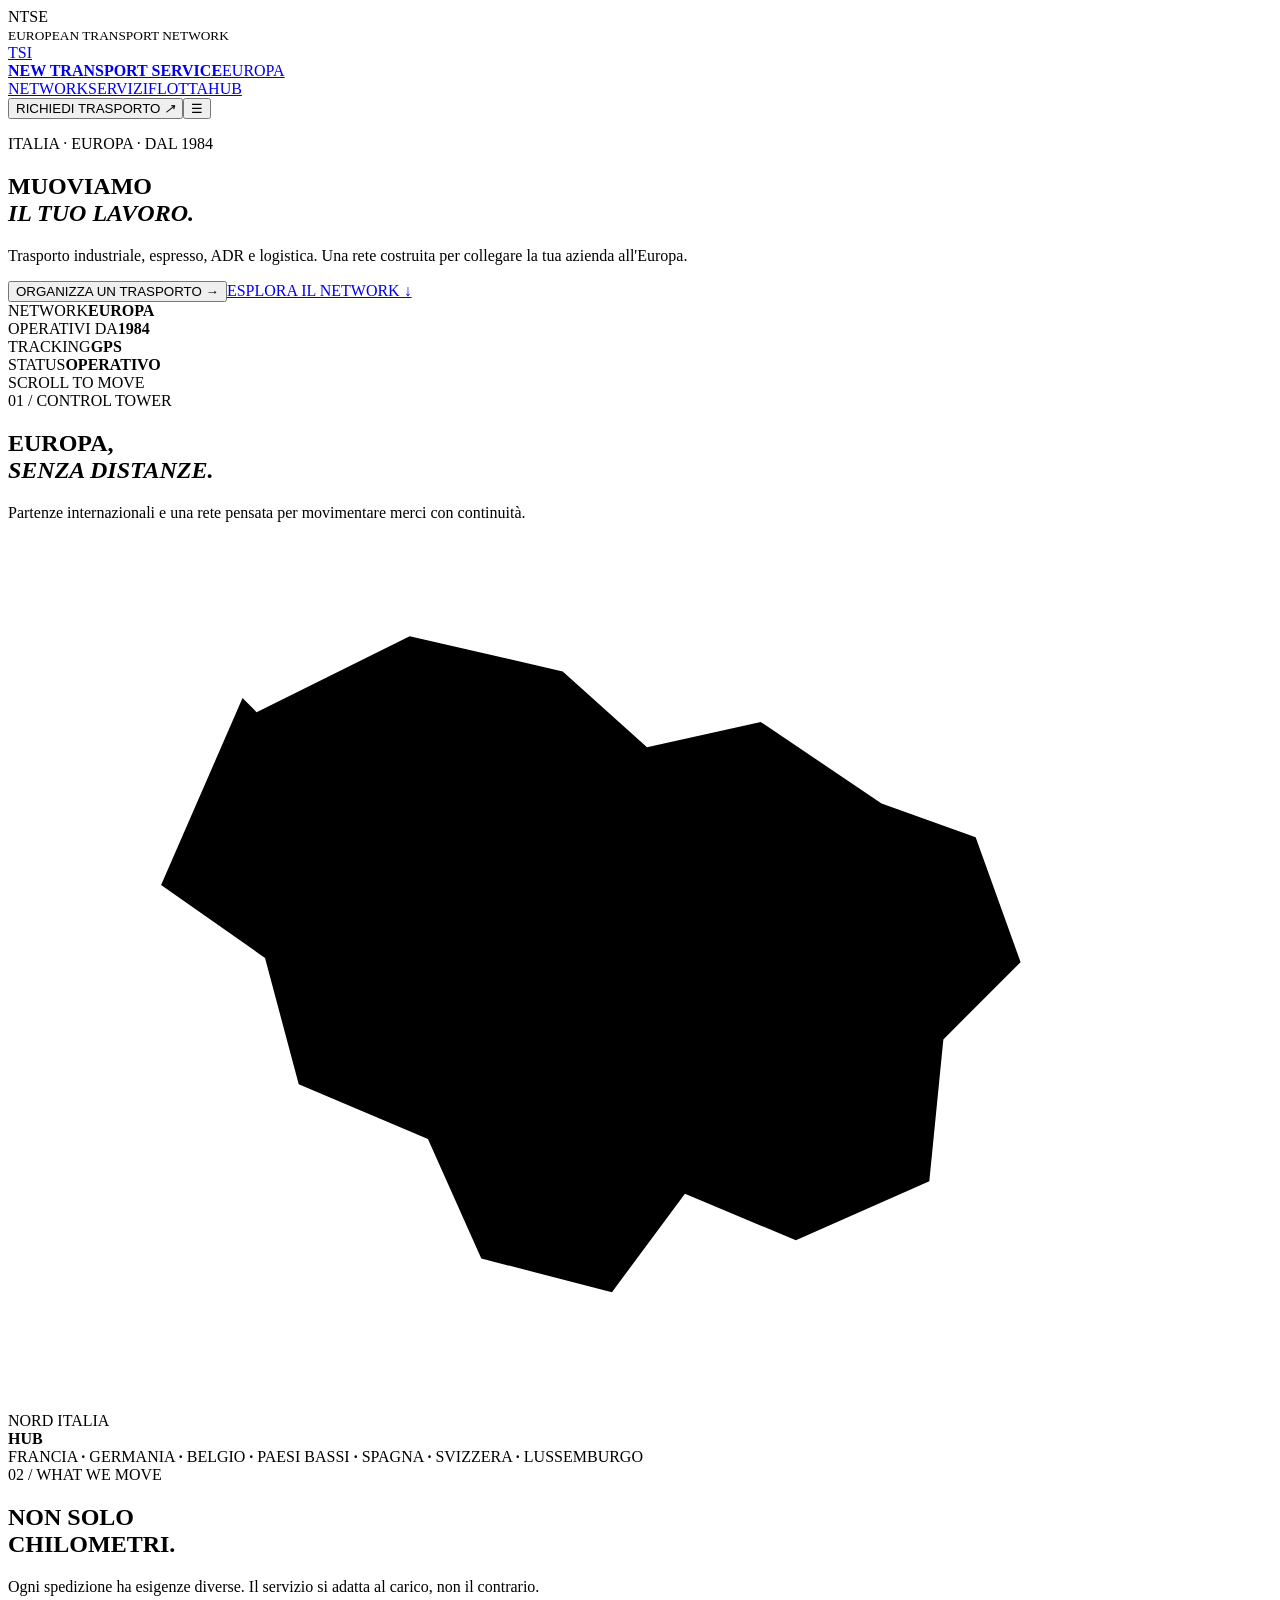
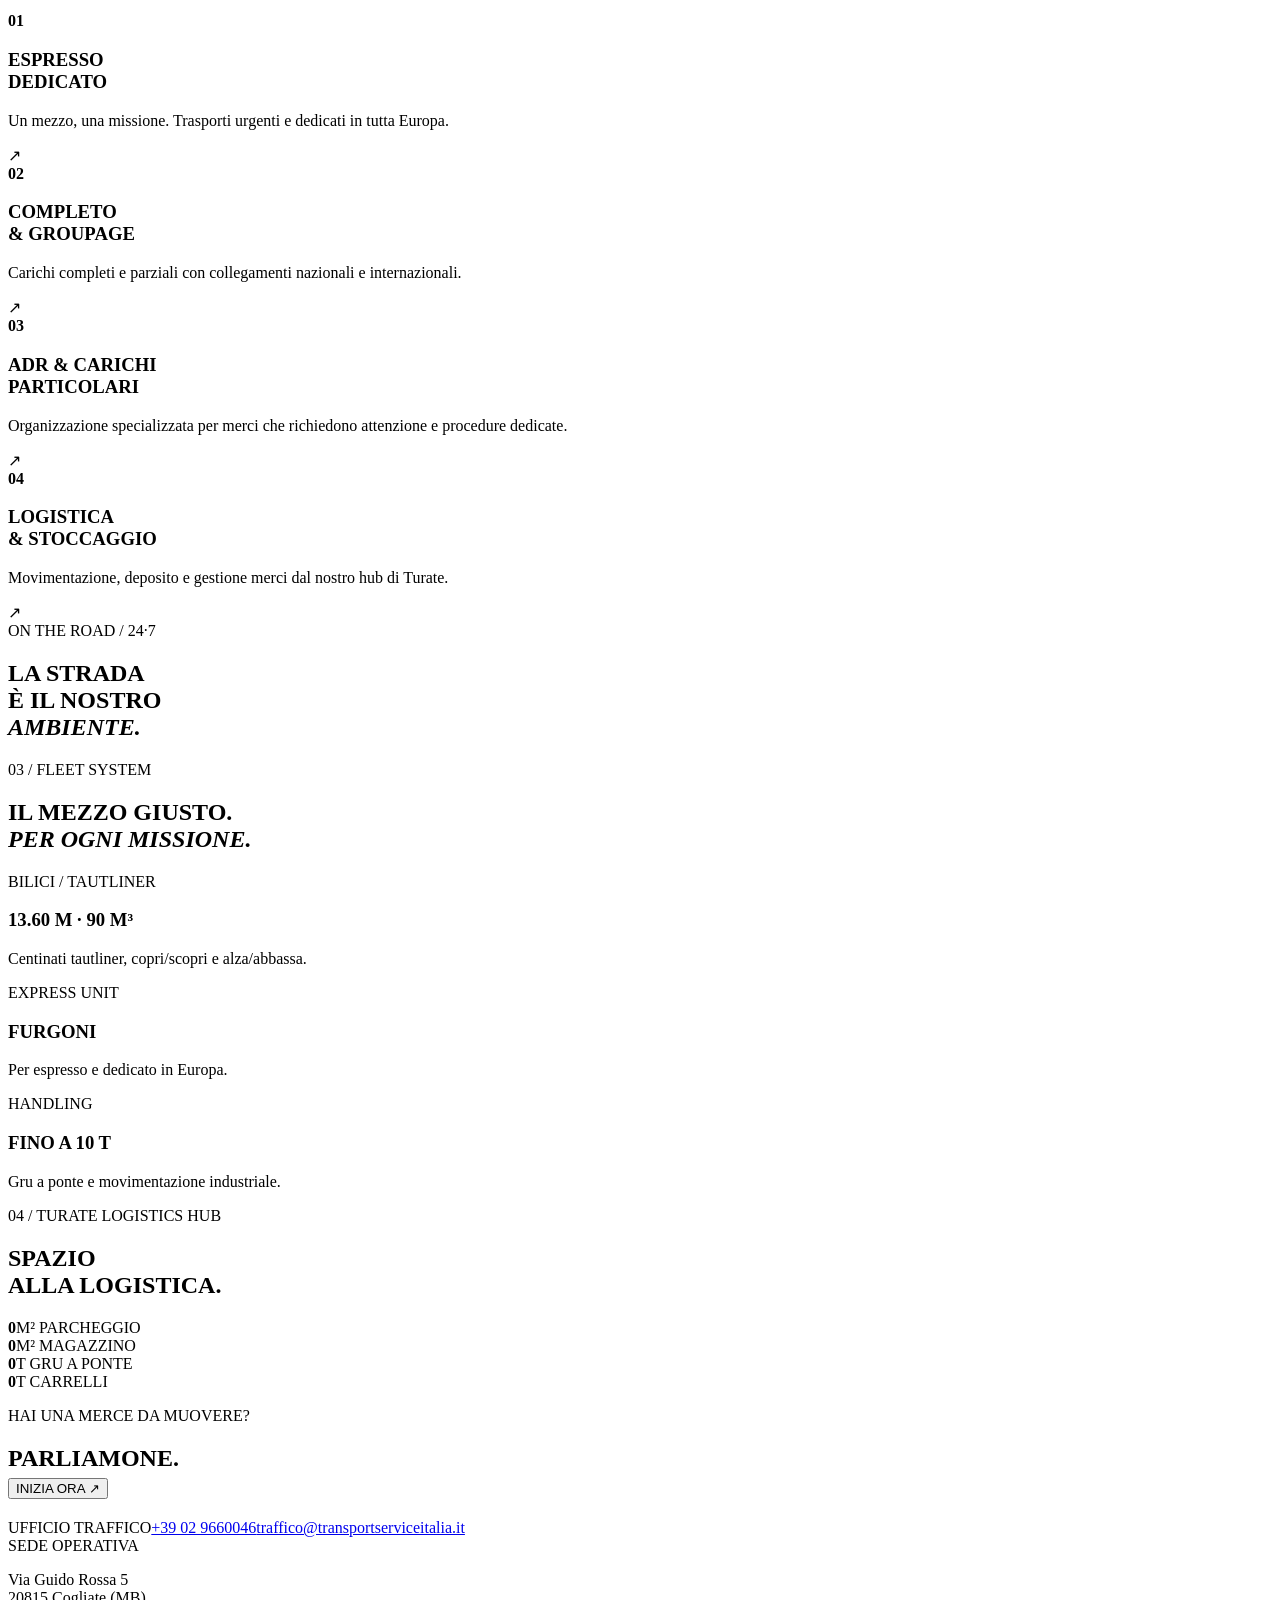
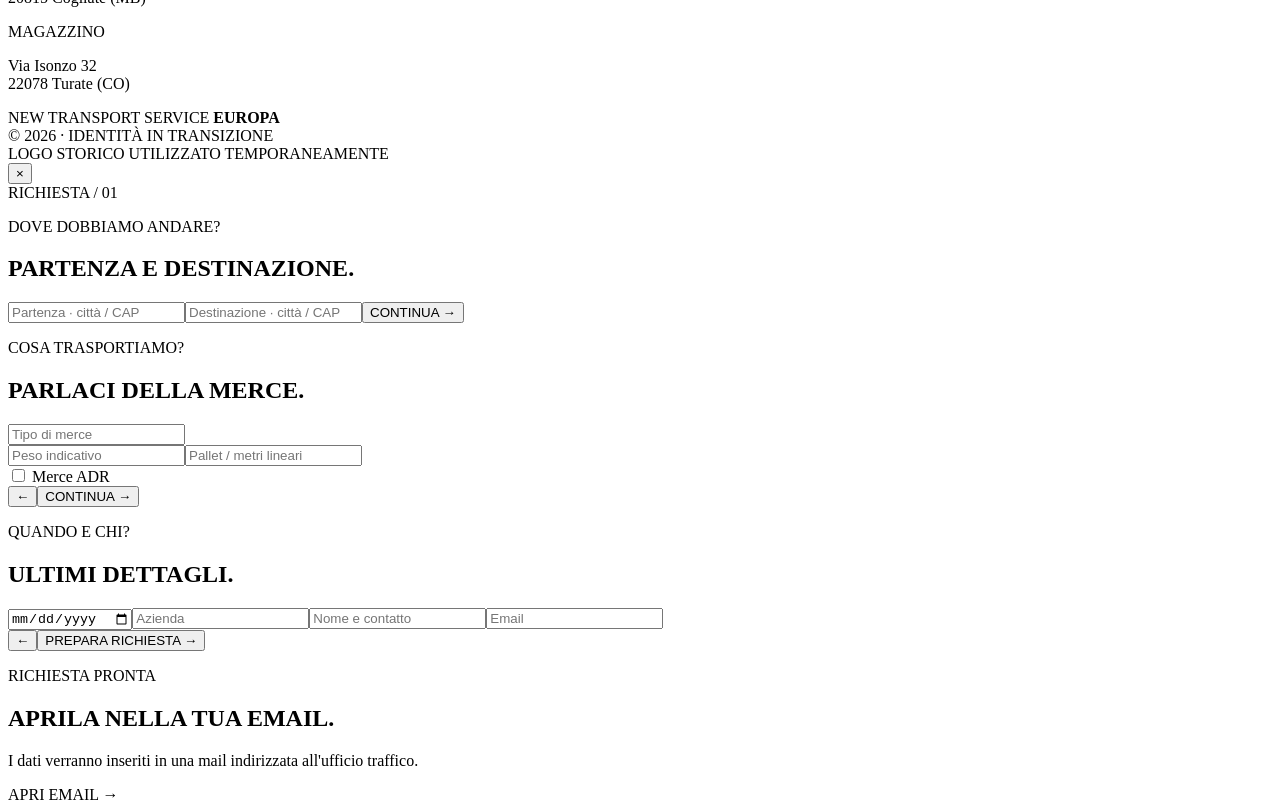
==== index.html @ 3806af00 "Add files via upload" ====
<!doctype html><html lang="it"><head><meta charset="utf-8"><meta name="viewport" content="width=device-width,initial-scale=1,viewport-fit=cover"><meta name="theme-color" content="#07090d"><title>New Transport Service Europa</title><meta name="description" content="Trasporti nazionali e internazionali, espresso, ADR, groupage e logistica in Europa."><link rel="stylesheet" href="assets/style.css"></head><body>
<div id="loader"><div class="loaderMark"><span>N</span><span>T</span><span>S</span><span>E</span></div><div class="loaderRoad"><i></i></div><small>EUROPEAN TRANSPORT NETWORK</small></div>
<div class="cursor"></div><header id="top"><a class="brand" href="#home"><div class="legacy">TSI</div><div><b>NEW TRANSPORT SERVICE</b><span>EUROPA</span></div></a><nav><a href="#network">NETWORK</a><a href="#services">SERVIZI</a><a href="#fleet">FLOTTA</a><a href="#hub">HUB</a></nav><button class="quoteOpen">RICHIEDI TRASPORTO <i>↗</i></button><button id="menu">☰</button></header>
<main><section id="home" class="hero"><div class="heroBg"></div><div class="grid"></div><div class="heroCopy"><p class="eyebrow">ITALIA · EUROPA · DAL 1984</p><h1>MUOVIAMO<br><em>IL TUO LAVORO.</em></h1><p class="lead">Trasporto industriale, espresso, ADR e logistica. Una rete costruita per collegare la tua azienda all'Europa.</p><div class="actions"><button class="primary quoteOpen">ORGANIZZA UN TRASPORTO <span>→</span></button><a href="#network">ESPLORA IL NETWORK ↓</a></div></div><div class="telemetry"><div><span>NETWORK</span><b>EUROPA</b></div><div><span>OPERATIVI DA</span><b>1984</b></div><div><span>TRACKING</span><b>GPS</b></div><div class="pulse"><i></i><span>STATUS</span><b>OPERATIVO</b></div></div><div class="scroll">SCROLL TO MOVE <i></i></div></section>
<section id="network" class="network"><div class="sectionHead"><span>01 / CONTROL TOWER</span><h2>EUROPA,<br><i>SENZA DISTANZE.</i></h2><p>Partenze internazionali e una rete pensata per movimentare merci con continuità.</p></div><div class="map"><svg viewBox="0 0 900 620" aria-label="Network europeo"><defs><filter id="glow"><feGaussianBlur stdDeviation="4" result="b"/><feMerge><feMergeNode in="b"/><feMergeNode in="SourceGraphic"/></feMerge></filter></defs><path class="continent" d="M177 124L286 70l109 25 60 54 81-18 86 58 67 24 32 89-55 55-10 101-95 42-79-33-52 70-93-24-38-85-92-39-24-90-74-52 58-133z"/><g class="routes"><path d="M440 430 Q380 340 310 265"/><path d="M440 430 Q440 310 455 190"/><path d="M440 430 Q525 330 600 250"/><path d="M440 430 Q335 390 245 370"/><path d="M440 430 Q510 400 615 400"/><path d="M440 430 Q390 290 370 210"/><path d="M440 430 Q480 350 520 330"/></g><g class="nodes"><circle cx="440" cy="430" r="9"/><circle cx="310" cy="265" r="6"/><circle cx="455" cy="190" r="6"/><circle cx="600" cy="250" r="6"/><circle cx="245" cy="370" r="6"/><circle cx="615" cy="400" r="6"/><circle cx="370" cy="210" r="6"/><circle cx="520" cy="330" r="6"/></g></svg><div class="mapLabel homeNode">NORD ITALIA<br><b>HUB</b></div><div class="countries">FRANCIA <b>·</b> GERMANIA <b>·</b> BELGIO <b>·</b> PAESI BASSI <b>·</b> SPAGNA <b>·</b> SVIZZERA <b>·</b> LUSSEMBURGO</div></div></section>
<section id="services" class="services"><div class="sticky"><span>02 / WHAT WE MOVE</span><h2>NON SOLO<br>CHILOMETRI.</h2><p>Ogni spedizione ha esigenze diverse. Il servizio si adatta al carico, non il contrario.</p></div><div class="serviceList"><article><b>01</b><div><h3>ESPRESSO<br>DEDICATO</h3><p>Un mezzo, una missione. Trasporti urgenti e dedicati in tutta Europa.</p></div><span>↗</span></article><article><b>02</b><div><h3>COMPLETO<br>& GROUPAGE</h3><p>Carichi completi e parziali con collegamenti nazionali e internazionali.</p></div><span>↗</span></article><article><b>03</b><div><h3>ADR & CARICHI<br>PARTICOLARI</h3><p>Organizzazione specializzata per merci che richiedono attenzione e procedure dedicate.</p></div><span>↗</span></article><article><b>04</b><div><h3>LOGISTICA<br>& STOCCAGGIO</h3><p>Movimentazione, deposito e gestione merci dal nostro hub di Turate.</p></div><span>↗</span></article></div></section>
<section class="cinema"><div class="photo p1"></div><div class="cinemaCopy"><span>ON THE ROAD / 24·7</span><h2>LA STRADA<br>È IL NOSTRO<br><i>AMBIENTE.</i></h2></div></section>
<section id="fleet" class="fleet"><div class="sectionHead"><span>03 / FLEET SYSTEM</span><h2>IL MEZZO GIUSTO.<br><i>PER OGNI MISSIONE.</i></h2></div><div class="fleetCards"><article class="big"><div class="fleetPhoto truck"></div><span>BILICI / TAUTLINER</span><h3>13.60 M · 90 M³</h3><p>Centinati tautliner, copri/scopri e alza/abbassa.</p></article><article><div class="fleetPhoto van"></div><span>EXPRESS UNIT</span><h3>FURGONI</h3><p>Per espresso e dedicato in Europa.</p></article><article><div class="fleetPhoto warehouse"></div><span>HANDLING</span><h3>FINO A 10 T</h3><p>Gru a ponte e movimentazione industriale.</p></article></div></section>
<section id="hub" class="hub"><div class="hubPhoto"></div><div class="hubOverlay"><span>04 / TURATE LOGISTICS HUB</span><h2>SPAZIO<br>ALLA LOGISTICA.</h2><div class="stats"><div><b data-count="4000">0</b><span>M² PARCHEGGIO</span></div><div><b data-count="1600">0</b><span>M² MAGAZZINO</span></div><div><b data-count="10">0</b><span>T GRU A PONTE</span></div><div><b data-count="5">0</b><span>T CARRELLI</span></div></div></div></section>
<section class="contact"><p>HAI UNA MERCE DA MUOVERE?</p><h2>PARLIAMONE.<br><button class="quoteOpen">INIZIA ORA ↗</button></h2><div class="contactGrid"><div><span>UFFICIO TRAFFICO</span><a href="tel:+39029660046">+39 02 9660046</a><a href="mailto:traffico@transportserviceitalia.it">traffico@transportserviceitalia.it</a></div><div><span>SEDE OPERATIVA</span><p>Via Guido Rossa 5<br>20815 Cogliate (MB)</p></div><div><span>MAGAZZINO</span><p>Via Isonzo 32<br>22078 Turate (CO)</p></div></div></section></main>
<footer><div class="footBrand">NEW TRANSPORT SERVICE <b>EUROPA</b></div><div>© 2026 · IDENTITÀ IN TRANSIZIONE</div><div>LOGO STORICO UTILIZZATO TEMPORANEAMENTE</div></footer>
<div id="quote"><button class="close">×</button><div class="quoteInner"><span id="stepLabel">RICHIESTA / 01</span><div class="progress"><i></i></div><form id="qform"><section class="qstep active"><p>DOVE DOBBIAMO ANDARE?</p><h2>PARTENZA E DESTINAZIONE.</h2><input name="partenza" required placeholder="Partenza · città / CAP"><input name="destinazione" required placeholder="Destinazione · città / CAP"><button type="button" class="next">CONTINUA →</button></section><section class="qstep"><p>COSA TRASPORTIAMO?</p><h2>PARLACI DELLA MERCE.</h2><input name="merce" required placeholder="Tipo di merce"><div class="split"><input name="peso" placeholder="Peso indicativo"><input name="pallet" placeholder="Pallet / metri lineari"></div><label class="check"><input type="checkbox" name="adr"> Merce ADR</label><div class="qnav"><button type="button" class="back">←</button><button type="button" class="next">CONTINUA →</button></div></section><section class="qstep"><p>QUANDO E CHI?</p><h2>ULTIMI DETTAGLI.</h2><input type="date" name="data"><input name="azienda" placeholder="Azienda"><input name="contatto" required placeholder="Nome e contatto"><input type="email" name="email" required placeholder="Email"><div class="qnav"><button type="button" class="back">←</button><button type="submit">PREPARA RICHIESTA →</button></div></section><section class="qstep done"><p>RICHIESTA PRONTA</p><h2>APRILA NELLA TUA EMAIL.</h2><p class="doneText">I dati verranno inseriti in una mail indirizzata all'ufficio traffico.</p><a id="mailgo" class="primary">APRI EMAIL →</a></section></form></div></div>
<script src="assets/app.js"></script></body></html>
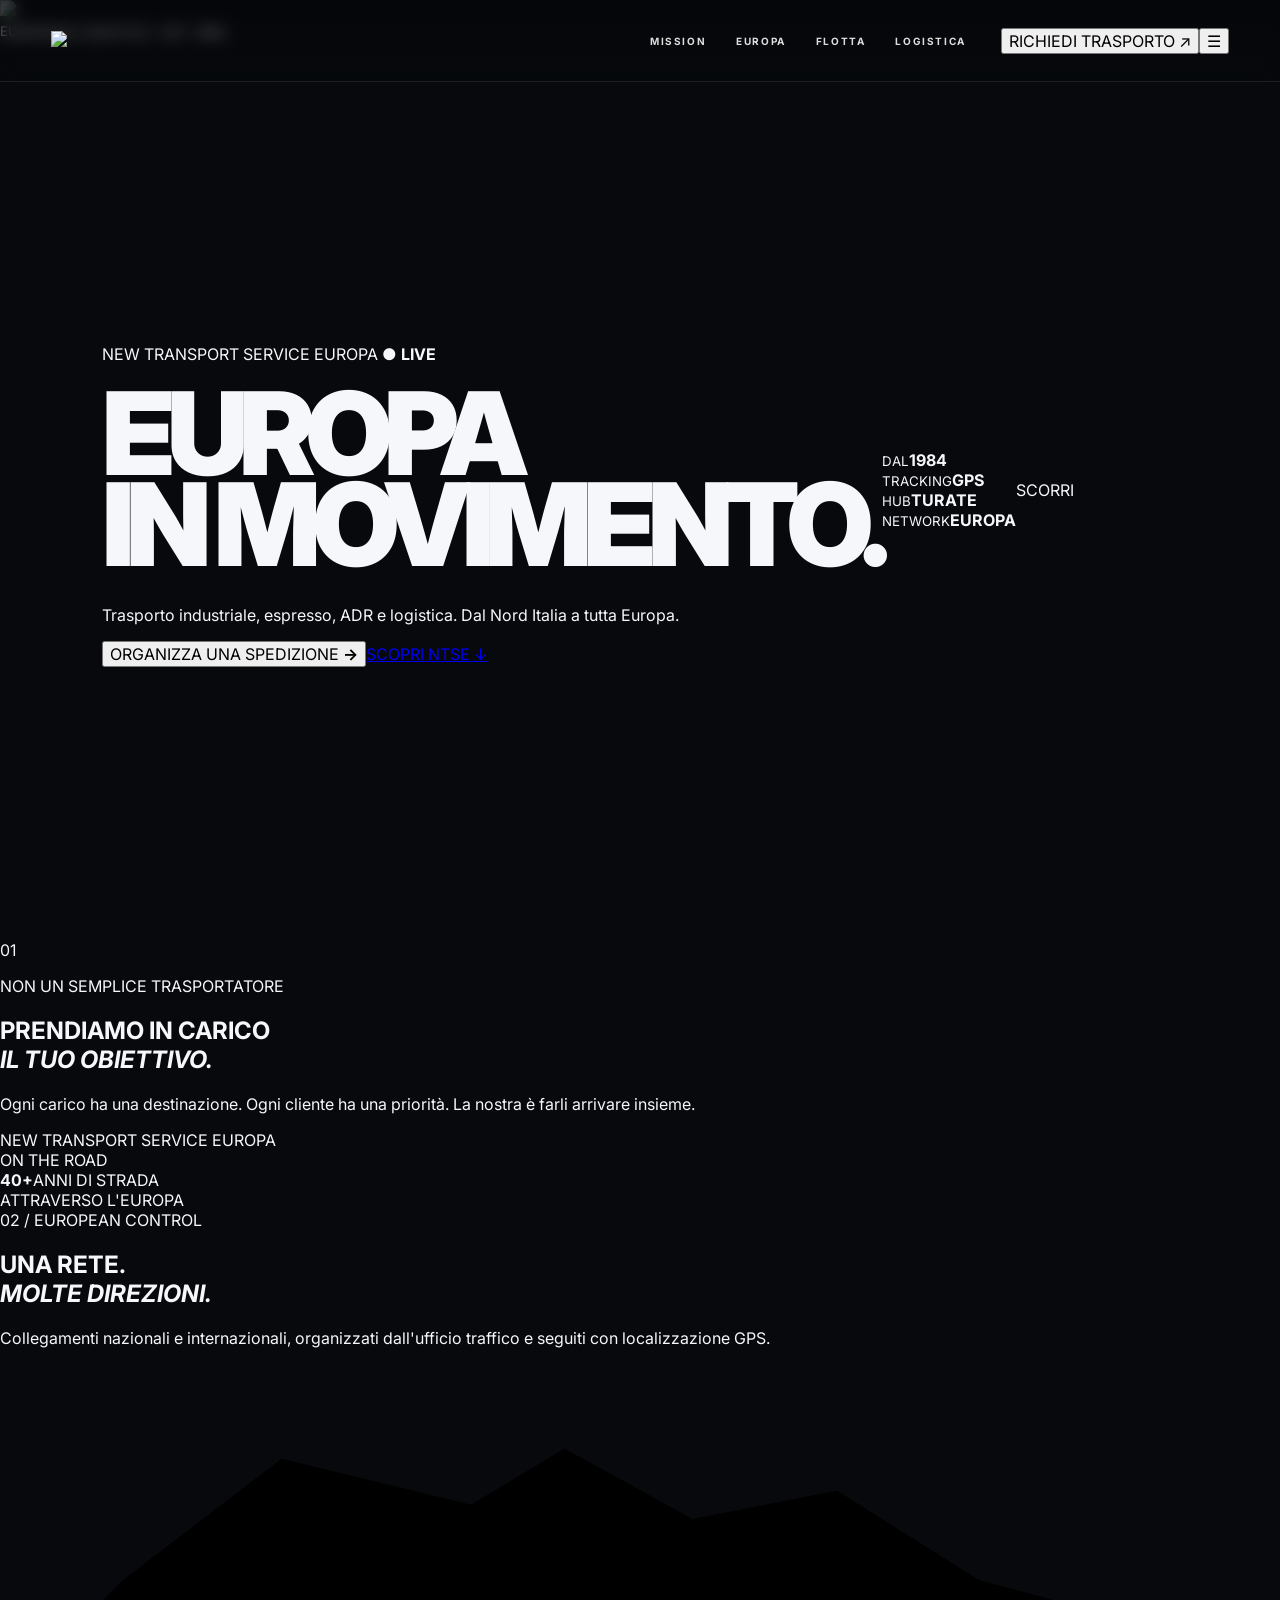
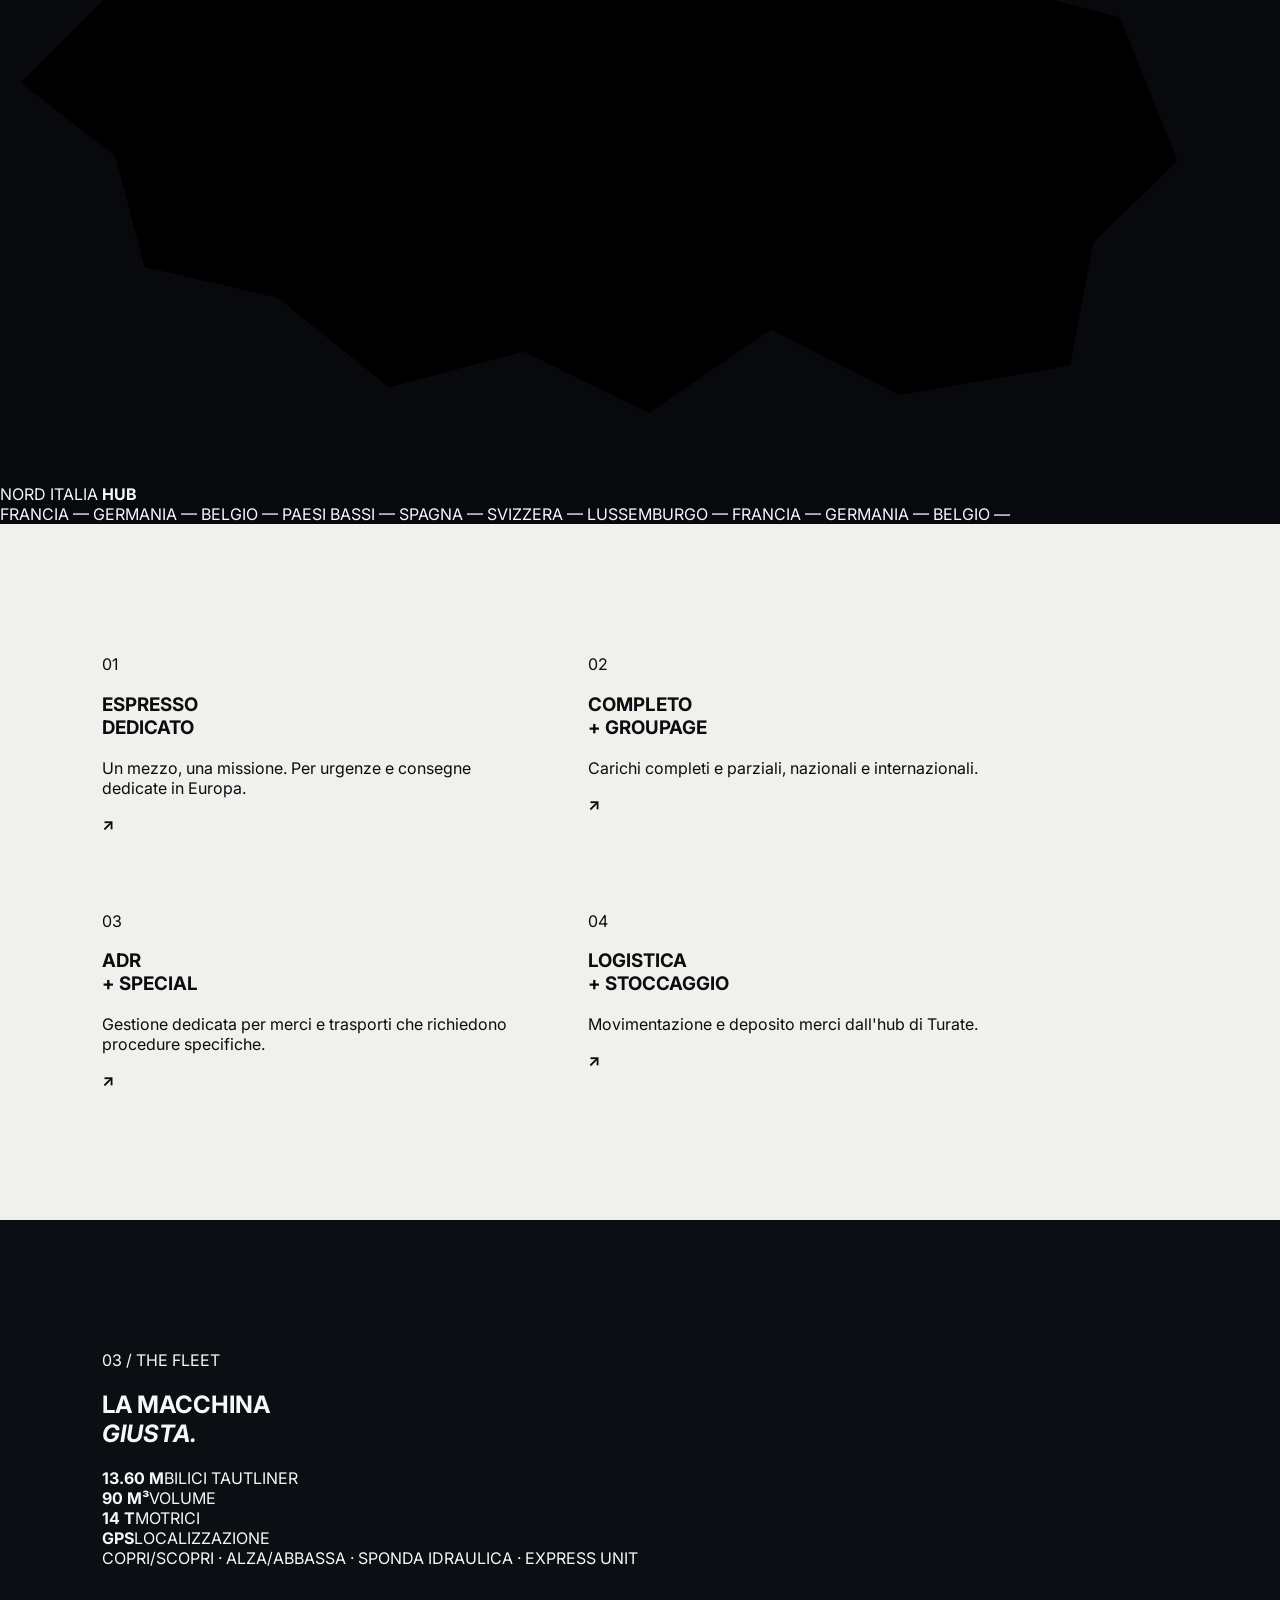
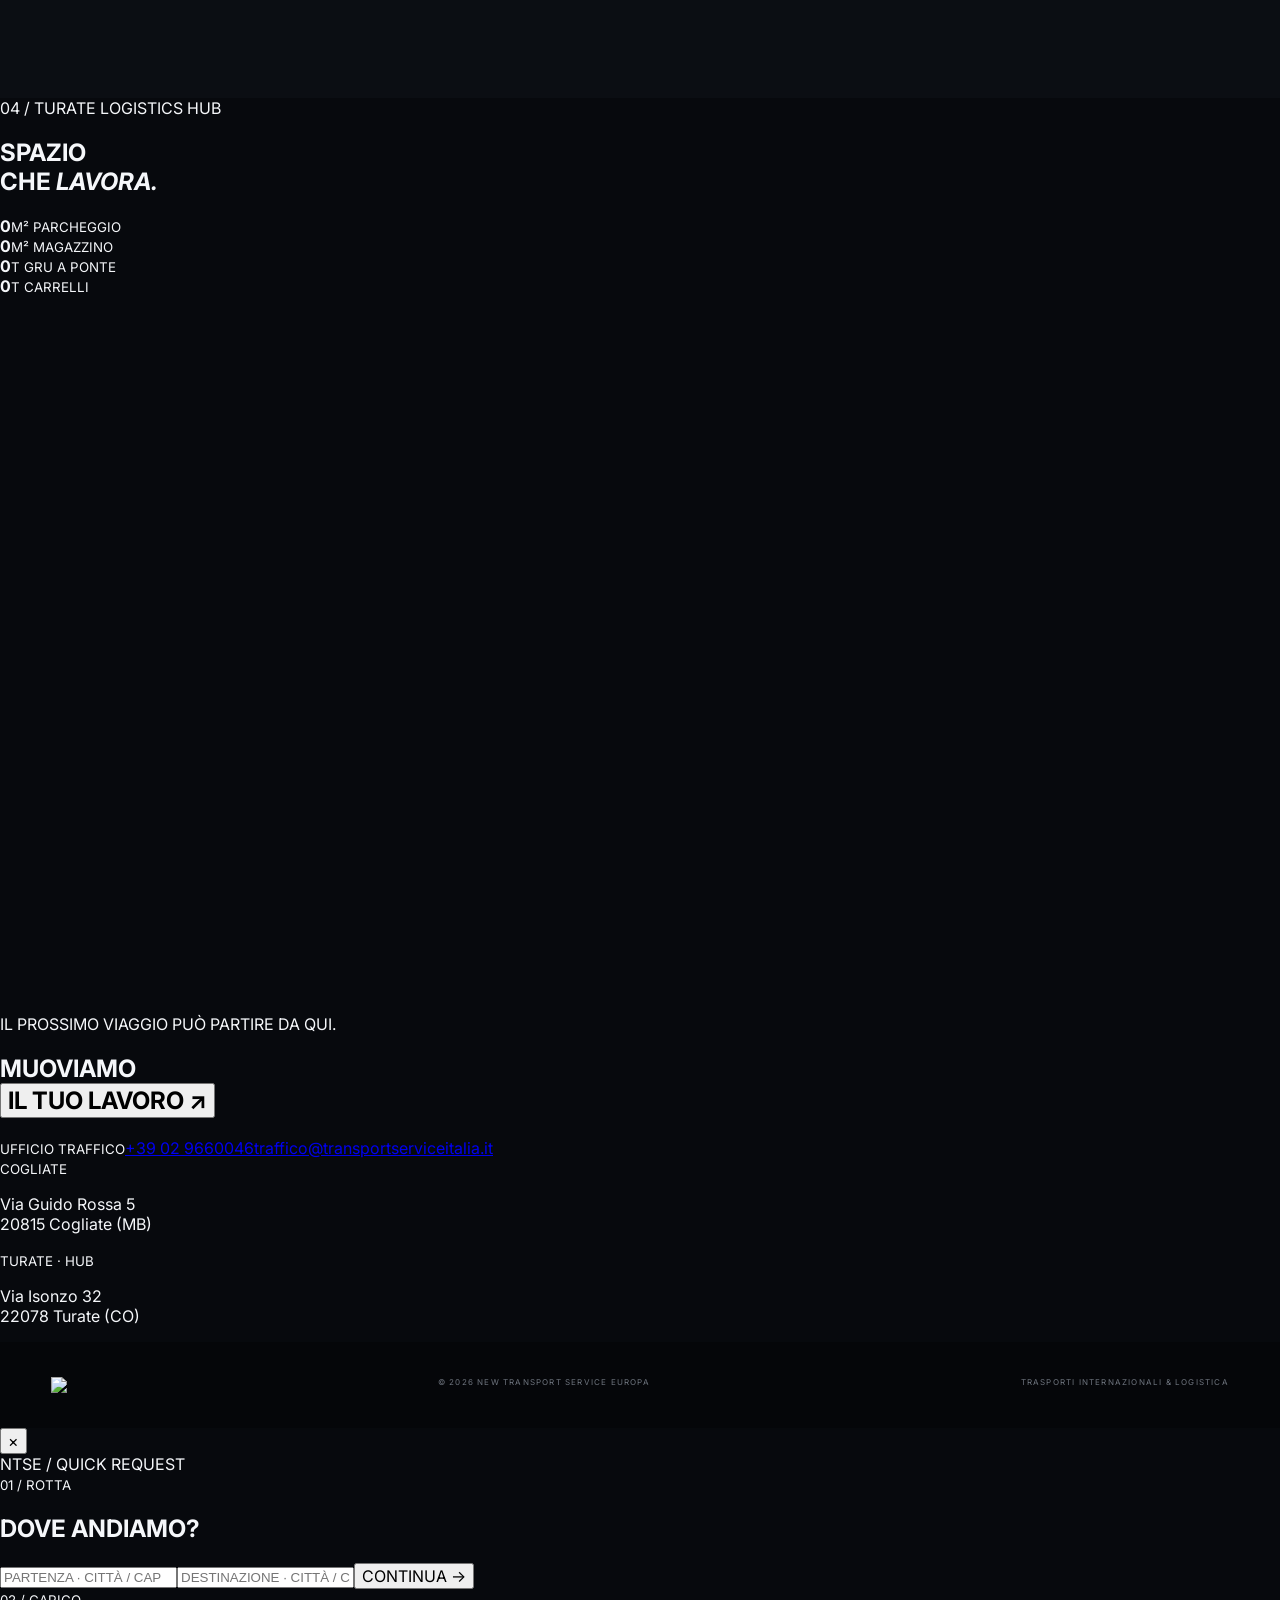
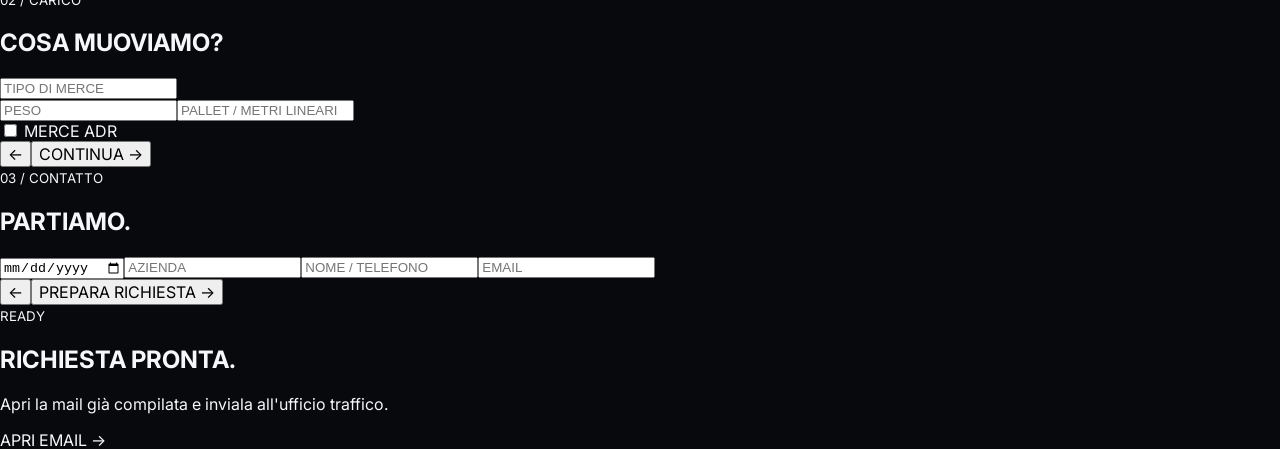
==== commit 73bedbb9: "Add files via upload" ====
--- a/index.html
+++ b/index.html
@@ -1,13 +1,12 @@
-<!doctype html><html lang="it"><head><meta charset="utf-8"><meta name="viewport" content="width=device-width,initial-scale=1,viewport-fit=cover"><meta name="theme-color" content="#07090d"><title>New Transport Service Europa</title><meta name="description" content="Trasporti nazionali e internazionali, espresso, ADR, groupage e logistica in Europa."><link rel="stylesheet" href="assets/style.css"></head><body>
-<div id="loader"><div class="loaderMark"><span>N</span><span>T</span><span>S</span><span>E</span></div><div class="loaderRoad"><i></i></div><small>EUROPEAN TRANSPORT NETWORK</small></div>
-<div class="cursor"></div><header id="top"><a class="brand" href="#home"><div class="legacy">TSI</div><div><b>NEW TRANSPORT SERVICE</b><span>EUROPA</span></div></a><nav><a href="#network">NETWORK</a><a href="#services">SERVIZI</a><a href="#fleet">FLOTTA</a><a href="#hub">HUB</a></nav><button class="quoteOpen">RICHIEDI TRASPORTO <i>↗</i></button><button id="menu">☰</button></header>
-<main><section id="home" class="hero"><div class="heroBg"></div><div class="grid"></div><div class="heroCopy"><p class="eyebrow">ITALIA · EUROPA · DAL 1984</p><h1>MUOVIAMO<br><em>IL TUO LAVORO.</em></h1><p class="lead">Trasporto industriale, espresso, ADR e logistica. Una rete costruita per collegare la tua azienda all'Europa.</p><div class="actions"><button class="primary quoteOpen">ORGANIZZA UN TRASPORTO <span>→</span></button><a href="#network">ESPLORA IL NETWORK ↓</a></div></div><div class="telemetry"><div><span>NETWORK</span><b>EUROPA</b></div><div><span>OPERATIVI DA</span><b>1984</b></div><div><span>TRACKING</span><b>GPS</b></div><div class="pulse"><i></i><span>STATUS</span><b>OPERATIVO</b></div></div><div class="scroll">SCROLL TO MOVE <i></i></div></section>
-<section id="network" class="network"><div class="sectionHead"><span>01 / CONTROL TOWER</span><h2>EUROPA,<br><i>SENZA DISTANZE.</i></h2><p>Partenze internazionali e una rete pensata per movimentare merci con continuità.</p></div><div class="map"><svg viewBox="0 0 900 620" aria-label="Network europeo"><defs><filter id="glow"><feGaussianBlur stdDeviation="4" result="b"/><feMerge><feMergeNode in="b"/><feMergeNode in="SourceGraphic"/></feMerge></filter></defs><path class="continent" d="M177 124L286 70l109 25 60 54 81-18 86 58 67 24 32 89-55 55-10 101-95 42-79-33-52 70-93-24-38-85-92-39-24-90-74-52 58-133z"/><g class="routes"><path d="M440 430 Q380 340 310 265"/><path d="M440 430 Q440 310 455 190"/><path d="M440 430 Q525 330 600 250"/><path d="M440 430 Q335 390 245 370"/><path d="M440 430 Q510 400 615 400"/><path d="M440 430 Q390 290 370 210"/><path d="M440 430 Q480 350 520 330"/></g><g class="nodes"><circle cx="440" cy="430" r="9"/><circle cx="310" cy="265" r="6"/><circle cx="455" cy="190" r="6"/><circle cx="600" cy="250" r="6"/><circle cx="245" cy="370" r="6"/><circle cx="615" cy="400" r="6"/><circle cx="370" cy="210" r="6"/><circle cx="520" cy="330" r="6"/></g></svg><div class="mapLabel homeNode">NORD ITALIA<br><b>HUB</b></div><div class="countries">FRANCIA <b>·</b> GERMANIA <b>·</b> BELGIO <b>·</b> PAESI BASSI <b>·</b> SPAGNA <b>·</b> SVIZZERA <b>·</b> LUSSEMBURGO</div></div></section>
-<section id="services" class="services"><div class="sticky"><span>02 / WHAT WE MOVE</span><h2>NON SOLO<br>CHILOMETRI.</h2><p>Ogni spedizione ha esigenze diverse. Il servizio si adatta al carico, non il contrario.</p></div><div class="serviceList"><article><b>01</b><div><h3>ESPRESSO<br>DEDICATO</h3><p>Un mezzo, una missione. Trasporti urgenti e dedicati in tutta Europa.</p></div><span>↗</span></article><article><b>02</b><div><h3>COMPLETO<br>& GROUPAGE</h3><p>Carichi completi e parziali con collegamenti nazionali e internazionali.</p></div><span>↗</span></article><article><b>03</b><div><h3>ADR & CARICHI<br>PARTICOLARI</h3><p>Organizzazione specializzata per merci che richiedono attenzione e procedure dedicate.</p></div><span>↗</span></article><article><b>04</b><div><h3>LOGISTICA<br>& STOCCAGGIO</h3><p>Movimentazione, deposito e gestione merci dal nostro hub di Turate.</p></div><span>↗</span></article></div></section>
-<section class="cinema"><div class="photo p1"></div><div class="cinemaCopy"><span>ON THE ROAD / 24·7</span><h2>LA STRADA<br>È IL NOSTRO<br><i>AMBIENTE.</i></h2></div></section>
-<section id="fleet" class="fleet"><div class="sectionHead"><span>03 / FLEET SYSTEM</span><h2>IL MEZZO GIUSTO.<br><i>PER OGNI MISSIONE.</i></h2></div><div class="fleetCards"><article class="big"><div class="fleetPhoto truck"></div><span>BILICI / TAUTLINER</span><h3>13.60 M · 90 M³</h3><p>Centinati tautliner, copri/scopri e alza/abbassa.</p></article><article><div class="fleetPhoto van"></div><span>EXPRESS UNIT</span><h3>FURGONI</h3><p>Per espresso e dedicato in Europa.</p></article><article><div class="fleetPhoto warehouse"></div><span>HANDLING</span><h3>FINO A 10 T</h3><p>Gru a ponte e movimentazione industriale.</p></article></div></section>
-<section id="hub" class="hub"><div class="hubPhoto"></div><div class="hubOverlay"><span>04 / TURATE LOGISTICS HUB</span><h2>SPAZIO<br>ALLA LOGISTICA.</h2><div class="stats"><div><b data-count="4000">0</b><span>M² PARCHEGGIO</span></div><div><b data-count="1600">0</b><span>M² MAGAZZINO</span></div><div><b data-count="10">0</b><span>T GRU A PONTE</span></div><div><b data-count="5">0</b><span>T CARRELLI</span></div></div></div></section>
-<section class="contact"><p>HAI UNA MERCE DA MUOVERE?</p><h2>PARLIAMONE.<br><button class="quoteOpen">INIZIA ORA ↗</button></h2><div class="contactGrid"><div><span>UFFICIO TRAFFICO</span><a href="tel:+39029660046">+39 02 9660046</a><a href="mailto:traffico@transportserviceitalia.it">traffico@transportserviceitalia.it</a></div><div><span>SEDE OPERATIVA</span><p>Via Guido Rossa 5<br>20815 Cogliate (MB)</p></div><div><span>MAGAZZINO</span><p>Via Isonzo 32<br>22078 Turate (CO)</p></div></div></section></main>
-<footer><div class="footBrand">NEW TRANSPORT SERVICE <b>EUROPA</b></div><div>© 2026 · IDENTITÀ IN TRANSIZIONE</div><div>LOGO STORICO UTILIZZATO TEMPORANEAMENTE</div></footer>
-<div id="quote"><button class="close">×</button><div class="quoteInner"><span id="stepLabel">RICHIESTA / 01</span><div class="progress"><i></i></div><form id="qform"><section class="qstep active"><p>DOVE DOBBIAMO ANDARE?</p><h2>PARTENZA E DESTINAZIONE.</h2><input name="partenza" required placeholder="Partenza · città / CAP"><input name="destinazione" required placeholder="Destinazione · città / CAP"><button type="button" class="next">CONTINUA →</button></section><section class="qstep"><p>COSA TRASPORTIAMO?</p><h2>PARLACI DELLA MERCE.</h2><input name="merce" required placeholder="Tipo di merce"><div class="split"><input name="peso" placeholder="Peso indicativo"><input name="pallet" placeholder="Pallet / metri lineari"></div><label class="check"><input type="checkbox" name="adr"> Merce ADR</label><div class="qnav"><button type="button" class="back">←</button><button type="button" class="next">CONTINUA →</button></div></section><section class="qstep"><p>QUANDO E CHI?</p><h2>ULTIMI DETTAGLI.</h2><input type="date" name="data"><input name="azienda" placeholder="Azienda"><input name="contatto" required placeholder="Nome e contatto"><input type="email" name="email" required placeholder="Email"><div class="qnav"><button type="button" class="back">←</button><button type="submit">PREPARA RICHIESTA →</button></div></section><section class="qstep done"><p>RICHIESTA PRONTA</p><h2>APRILA NELLA TUA EMAIL.</h2><p class="doneText">I dati verranno inseriti in una mail indirizzata all'ufficio traffico.</p><a id="mailgo" class="primary">APRI EMAIL →</a></section></form></div></div>
-<script src="assets/app.js"></script></body></html>
+<!doctype html><html lang="it"><head><meta charset="utf-8"><meta name="viewport" content="width=device-width,initial-scale=1,viewport-fit=cover"><meta name="theme-color" content="#070707"><title>New Transport Service Europa</title><meta name="description" content="New Transport Service Europa — trasporti internazionali, espresso, ADR, groupage e logistica."><link rel="stylesheet" href="assets/style.css"></head><body>
+<div class="boot"><img src="assets/img/ntse-logo.jpg"><div class="bootline"><i></i></div><small>EUROPEAN LOGISTICS · EST. 1984</small></div><div class="noise"></div><header><a href="#home" class="mark"><img src="assets/img/ntse-logo.jpg"></a><nav><a href="#mission">MISSION</a><a href="#network">EUROPA</a><a href="#fleet">FLOTTA</a><a href="#hub">LOGISTICA</a></nav><button class="cta openQuote">RICHIEDI TRASPORTO ↗</button><button class="burger">☰</button></header>
+<main><section class="hero" id="home"><div class="heroMedia"></div><div class="heroShade"></div><div class="route routeA"></div><div class="heroCopy"><div class="kicker">NEW TRANSPORT SERVICE EUROPA <b>● LIVE</b></div><h1><span>EUROPA</span><br>IN MOVIMENTO.</h1><p>Trasporto industriale, espresso, ADR e logistica. Dal Nord Italia a tutta Europa.</p><div class="heroActions"><button class="openQuote">ORGANIZZA UNA SPEDIZIONE <b>→</b></button><a href="#mission">SCOPRI NTSE ↓</a></div></div><div class="hud"><div><small>DAL</small><strong>1984</strong></div><div><small>TRACKING</small><strong>GPS</strong></div><div><small>HUB</small><strong>TURATE</strong></div><div><small>NETWORK</small><strong>EUROPA</strong></div></div><div class="scrollCue">SCORRI <i></i></div></section>
+<section class="manifest" id="mission"><div class="manifestNo">01</div><p class="over">NON UN SEMPLICE TRASPORTATORE</p><h2>PRENDIAMO IN CARICO<br><em>IL TUO OBIETTIVO.</em></h2><div class="manifestText"><p>Ogni carico ha una destinazione. Ogni cliente ha una priorità. La nostra è farli arrivare insieme.</p><span>NEW TRANSPORT SERVICE EUROPA</span></div></section>
+<section class="film"><div class="filmMedia"></div><div class="filmWord">ON THE ROAD</div><div class="filmCaption"><b>40+</b><span>ANNI DI STRADA<br>ATTRAVERSO L'EUROPA</span></div></section>
+<section class="control" id="network"><div class="controlTop"><div><span>02 / EUROPEAN CONTROL</span><h2>UNA RETE.<br><i>MOLTE DIREZIONI.</i></h2></div><p>Collegamenti nazionali e internazionali, organizzati dall'ufficio traffico e seguiti con localizzazione GPS.</p></div><div class="mapstage"><div class="radar"></div><svg viewBox="0 0 1000 560"><path class="land" d="M96 169L220 74l148 36 73-44 100 55 113-22 111 70 110 29 45 112-66 64-18 96-133 23-101-51-95 65-98-48-105 28-87-70-104-24-23-87-74-57z"/><g class="lines"><path d="M500 418 Q350 320 245 250"/><path d="M500 418 Q430 260 470 145"/><path d="M500 418 Q570 280 710 210"/><path d="M500 418 Q650 350 805 360"/><path d="M500 418 Q370 390 220 390"/><path d="M500 418 Q520 330 575 305"/></g><g class="dots"><circle cx="500" cy="418" r="10"/><circle cx="245" cy="250" r="5"/><circle cx="470" cy="145" r="5"/><circle cx="710" cy="210" r="5"/><circle cx="805" cy="360" r="5"/><circle cx="220" cy="390" r="5"/><circle cx="575" cy="305" r="5"/></g></svg><div class="hubtag">NORD ITALIA <b>HUB</b></div><div class="ticker"><div>FRANCIA — GERMANIA — BELGIO — PAESI BASSI — SPAGNA — SVIZZERA — LUSSEMBURGO — FRANCIA — GERMANIA — BELGIO —</div></div></div></section>
+<section class="services"><article><span>01</span><h3>ESPRESSO<br>DEDICATO</h3><p>Un mezzo, una missione. Per urgenze e consegne dedicate in Europa.</p><b>↗</b></article><article><span>02</span><h3>COMPLETO<br>+ GROUPAGE</h3><p>Carichi completi e parziali, nazionali e internazionali.</p><b>↗</b></article><article><span>03</span><h3>ADR<br>+ SPECIAL</h3><p>Gestione dedicata per merci e trasporti che richiedono procedure specifiche.</p><b>↗</b></article><article><span>04</span><h3>LOGISTICA<br>+ STOCCAGGIO</h3><p>Movimentazione e deposito merci dall'hub di Turate.</p><b>↗</b></article></section>
+<section class="fleet" id="fleet"><div class="fleetBg"></div><div class="fleetHead"><span>03 / THE FLEET</span><h2>LA MACCHINA<br><i>GIUSTA.</i></h2></div><div class="specs"><div><b>13.60 M</b><span>BILICI TAUTLINER</span></div><div><b>90 M³</b><span>VOLUME</span></div><div><b>14 T</b><span>MOTRICI</span></div><div><b>GPS</b><span>LOCALIZZAZIONE</span></div></div><div class="fleetNote">COPRI/SCOPRI · ALZA/ABBASSA · SPONDA IDRAULICA · EXPRESS UNIT</div></section>
+<section class="hub" id="hub"><div class="hubVisual"></div><div class="hubContent"><span>04 / TURATE LOGISTICS HUB</span><h2>SPAZIO<br>CHE <i>LAVORA.</i></h2><div class="numbers"><div><strong data-n="4000">0</strong><small>M² PARCHEGGIO</small></div><div><strong data-n="1600">0</strong><small>M² MAGAZZINO</small></div><div><strong data-n="10">0</strong><small>T GRU A PONTE</small></div><div><strong data-n="5">0</strong><small>T CARRELLI</small></div></div></div></section>
+<section class="final"><p>IL PROSSIMO VIAGGIO PUÒ PARTIRE DA QUI.</p><h2>MUOVIAMO<br><button class="openQuote">IL TUO LAVORO ↗</button></h2><div class="contacts"><div><small>UFFICIO TRAFFICO</small><a href="tel:+39029660046">+39 02 9660046</a><a href="mailto:traffico@transportserviceitalia.it">traffico@transportserviceitalia.it</a></div><div><small>COGLIATE</small><p>Via Guido Rossa 5<br>20815 Cogliate (MB)</p></div><div><small>TURATE · HUB</small><p>Via Isonzo 32<br>22078 Turate (CO)</p></div></div></section></main>
+<footer><img src="assets/img/ntse-logo.jpg"><span>© 2026 NEW TRANSPORT SERVICE EUROPA</span><span>TRASPORTI INTERNAZIONALI & LOGISTICA</span></footer>
+<div class="quote"><button class="qclose">×</button><div class="qwrap"><div class="qtop"><span>NTSE / QUICK REQUEST</span><i><b></b></i></div><form><section class="step on"><small>01 / ROTTA</small><h2>DOVE ANDIAMO?</h2><input name="from" required placeholder="PARTENZA · CITTÀ / CAP"><input name="to" required placeholder="DESTINAZIONE · CITTÀ / CAP"><button type="button" class="next">CONTINUA →</button></section><section class="step"><small>02 / CARICO</small><h2>COSA MUOVIAMO?</h2><input name="cargo" required placeholder="TIPO DI MERCE"><div class="twocol"><input name="weight" placeholder="PESO"><input name="pallet" placeholder="PALLET / METRI LINEARI"></div><label><input type="checkbox" name="adr"> MERCE ADR</label><div><button type="button" class="back">←</button><button type="button" class="next">CONTINUA →</button></div></section><section class="step"><small>03 / CONTATTO</small><h2>PARTIAMO.</h2><input type="date" name="date"><input name="company" placeholder="AZIENDA"><input name="name" required placeholder="NOME / TELEFONO"><input type="email" name="email" required placeholder="EMAIL"><div><button type="button" class="back">←</button><button type="submit">PREPARA RICHIESTA →</button></div></section><section class="step done"><small>READY</small><h2>RICHIESTA PRONTA.</h2><p>Apri la mail già compilata e inviala all'ufficio traffico.</p><a class="send">APRI EMAIL →</a></section></form></div></div><script src="assets/app.js"></script></body></html>
--- a/assets/style.css
+++ b/assets/style.css
@@ -0,0 +1 @@
+@import url('https://fonts.googleapis.com/css2?family=Inter:wght@400;500;600;700;800;900&display=swap');*{box-sizing:border-box}html{scroll-behavior:smooth}body{margin:0;background:#07090d;color:#f5f7fa;font-family:Inter,Arial,sans-serif;overflow-x:hidden}body.lock{overflow:hidden}::selection{background:#ff3b22;color:#fff}button,a{font:inherit}.cursor{position:fixed;width:18px;height:18px;border:1px solid #ff4b31;border-radius:50%;pointer-events:none;z-index:1000;transform:translate(-50%,-50%);transition:.08s;display:none}@media(pointer:fine){.cursor{display:block}}#loader{position:fixed;inset:0;background:#050609;z-index:9999;display:flex;flex-direction:column;align-items:center;justify-content:center;gap:25px;transition:opacity .8s,visibility .8s}.loaderMark{display:flex;gap:5px;font-weight:900;font-size:clamp(38px,7vw,90px);letter-spacing:-.08em}.loaderMark span{opacity:0;transform:translateY(25px);animation:loadletter .5s forwards}.loaderMark span:nth-child(2){animation-delay:.1s}.loaderMark span:nth-child(3){animation-delay:.2s}.loaderMark span:nth-child(4){animation-delay:.3s}@keyframes loadletter{to{opacity:1;transform:none}}.loaderRoad{width:260px;height:2px;background:#222;overflow:hidden}.loaderRoad i{display:block;height:100%;background:#ff452c;animation:road 1.2s ease forwards}@keyframes road{from{width:0}to{width:100%}}#loader small{letter-spacing:.35em;color:#727782;font-size:9px}header{position:fixed;z-index:100;left:0;right:0;top:0;height:82px;display:flex;align-items:center;padding:0 4vw;border-bottom:1px solid #ffffff18;background:linear-gradient(#050609cc,transparent);backdrop-filter:blur(8px);transition:.3s}header.scrolled{height:68px;background:#07090def}.brand{display:flex;align-items:center;gap:12px;color:#fff;text-decoration:none}.legacy{border:2px solid #ef3d28;color:#ef3d28;font-weight:900;font-style:italic;padding:7px 8px;transform:skew(-8deg)}.brand div:last-child{display:flex;flex-direction:column}.brand b{font-size:12px;letter-spacing:.04em}.brand span{font-size:9px;letter-spacing:.42em;color:#ff543c;margin-top:3px}nav{display:flex;gap:30px;margin-left:auto;margin-right:35px}nav a{font-size:10px;font-weight:700;letter-spacing:.16em;color:#ddd;text-decoration:none}.quoteOpen{background:none;color:#fff;border:1px solid #ffffff55;padding:13px 16px;font-size:10px;letter-spacing:.12em;font-weight:800;cursor:pointer}.quoteOpen i{color:#ff5038;font-style:normal;margin-left:12px}#menu{display:none;background:none;border:0;color:#fff;font-size:25px}.hero{height:100svh;min-height:650px;position:relative;overflow:hidden;display:flex;align-items:center}.heroBg,.photo,.fleetPhoto,.hubPhoto{background-size:cover;background-position:center}.heroBg{position:absolute;inset:-5%;background-image:linear-gradient(90deg,#050609f5 5%,#0506099e 48%,#05060935 80%),url('https://www.transportserviceitalia.it/wp-content/uploads/2024/10/Immagine-2024-10-15-090943-1500x630.jpg');transform:scale(1.05);animation:herozoom 15s ease-out forwards}@keyframes herozoom{to{transform:scale(1)}}.grid{position:absolute;inset:0;background-image:linear-gradient(#ffffff08 1px,transparent 1px),linear-gradient(90deg,#ffffff08 1px,transparent 1px);background-size:8.33vw 100%;mask-image:linear-gradient(90deg,#000,transparent 75%)}.heroCopy{position:relative;z-index:2;margin-left:8vw;max-width:1000px;padding-top:30px}.eyebrow,.sectionHead>span,.sticky>span,.hubOverlay>span{font-size:10px;letter-spacing:.28em;color:#ff5239;font-weight:800}.hero h1{font-size:clamp(62px,9vw,145px);line-height:.79;letter-spacing:-.075em;margin:24px 0 35px;font-weight:900}.hero h1 em,.sectionHead h2 i{font-style:normal;color:transparent;-webkit-text-stroke:1px #d6d8dc}.lead{font-size:clamp(15px,1.35vw,21px);line-height:1.55;color:#c6c9ce;max-width:650px}.actions{display:flex;align-items:center;gap:32px;margin-top:35px}.primary{border:0;background:#ef432d;color:#fff;padding:18px 22px;font-size:11px;font-weight:800;letter-spacing:.12em;text-decoration:none;cursor:pointer}.primary span{margin-left:20px}.actions>a{color:#c8cbd0;text-decoration:none;font-size:10px;letter-spacing:.15em}.telemetry{position:absolute;bottom:0;right:0;z-index:3;display:flex;background:#090c11df;border-top:1px solid #ffffff18}.telemetry div{width:150px;padding:18px 20px;border-left:1px solid #ffffff15;display:flex;flex-direction:column}.telemetry span{font-size:8px;letter-spacing:.2em;color:#777}.telemetry b{font-size:13px;margin-top:7px}.pulse i{width:6px;height:6px;border-radius:50%;background:#53d77a;position:absolute;margin-left:-10px;margin-top:3px;box-shadow:0 0 10px #53d77a}.scroll{position:absolute;bottom:30px;left:3vw;writing-mode:vertical-rl;font-size:8px;letter-spacing:.2em;color:#777}.scroll i{display:block;height:45px;border-left:1px solid #555;margin-top:10px}.network{min-height:900px;padding:130px 8vw 80px;background:radial-gradient(circle at 70% 45%,#18202b 0,#090c11 32%,#07090d 60%);position:relative}.sectionHead{max-width:800px}.sectionHead h2,.sticky h2{font-size:clamp(55px,7vw,110px);line-height:.88;letter-spacing:-.06em;margin:20px 0 25px}.sectionHead p,.sticky p{color:#90959e;max-width:500px;line-height:1.7}.map{height:570px;position:relative;margin-top:-100px;margin-left:32%}.map svg{width:100%;height:100%;overflow:visible}.continent{fill:#0c1118;stroke:#313a46;stroke-width:1}.routes path{fill:none;stroke:#ef4a33;stroke-width:2;stroke-dasharray:8 10;filter:url(#glow);animation:dash 8s linear infinite}@keyframes dash{to{stroke-dashoffset:-180}}.nodes circle{fill:#ff5138;filter:url(#glow)}.homeNode{position:absolute;left:47%;bottom:14%;font-size:9px;letter-spacing:.15em}.homeNode b{color:#ff4b34}.countries{position:absolute;bottom:0;left:0;right:0;text-align:center;font-size:10px;letter-spacing:.2em;color:#838993}.countries b{color:#ff4932;margin:0 8px}.services{display:grid;grid-template-columns:38% 62%;padding:130px 8vw;background:#f0f0ec;color:#0a0c10;gap:6vw}.sticky{position:sticky;top:120px;height:max-content}.sticky>span{color:#e3402c}.sticky h2{font-size:clamp(55px,5.8vw,92px)}.serviceList article{border-top:1px solid #bbb;display:grid;grid-template-columns:50px 1fr 30px;padding:35px 0 50px;transition:.35s}.serviceList article:hover{padding-left:18px;background:#e7e7e2}.serviceList article>b{font-size:10px;color:#e4422c}.serviceList h3{font-size:clamp(30px,3.2vw,55px);line-height:.9;letter-spacing:-.05em;margin:0 0 18px}.serviceList p{max-width:500px;color:#5b6067;line-height:1.6}.serviceList article>span{font-size:25px}.cinema{height:100svh;min-height:700px;position:relative;display:flex;align-items:center;overflow:hidden}.p1{position:absolute;inset:0;background-image:linear-gradient(90deg,#07090dcc,#07090d22),url('https://www.transportserviceitalia.it/wp-content/uploads/2024/10/98344773_2581466795503381_6693977526072508416_o-1440x630.jpg');background-attachment:fixed}.cinemaCopy{position:relative;margin-left:8vw}.cinemaCopy span{font-size:10px;letter-spacing:.25em;color:#ff4e35}.cinemaCopy h2{font-size:clamp(65px,9vw,145px);line-height:.8;letter-spacing:-.07em;margin:25px 0}.cinemaCopy h2 i{color:#ff4a32;font-style:normal}.fleet{padding:130px 8vw;background:#0b0e13}.fleetCards{display:grid;grid-template-columns:2fr 1fr 1fr;gap:14px;margin-top:70px}.fleetCards article{background:#11151c;padding-bottom:25px;overflow:hidden}.fleetPhoto{height:330px;transition:.6s}.fleetCards .big .fleetPhoto{height:500px}.fleetCards article:hover .fleetPhoto{transform:scale(1.035)}.truck{background-image:url('https://www.transportserviceitalia.it/wp-content/uploads/2024/10/Immagine-2024-10-15-095935-1500x630.jpg')}.van{background-image:url('https://www.transportserviceitalia.it/wp-content/uploads/2024/10/furgone-1500x630.jpg')}.warehouse{background-image:url('https://www.transportserviceitalia.it/wp-content/uploads/2024/10/muletti-1210x423.jpg')}.fleetCards span,.fleetCards h3,.fleetCards p{margin-left:22px;margin-right:22px}.fleetCards span{display:block;color:#ff4a33;font-size:9px;letter-spacing:.18em;margin-top:24px}.fleetCards h3{font-size:27px;margin-top:8px;margin-bottom:8px}.fleetCards p{font-size:12px;color:#858b95}.hub{height:900px;position:relative;overflow:hidden}.hubPhoto{position:absolute;inset:0;background-image:linear-gradient(90deg,#07090de8 0,#07090d80 55%,#07090d10),url('https://www.transportserviceitalia.it/wp-content/uploads/2015/10/20161201_171832_RichtoneHDR-2-1210x423.jpg');filter:saturate(.7)}.hubOverlay{position:relative;padding:140px 8vw}.hubOverlay h2{font-size:clamp(70px,9vw,145px);line-height:.82;letter-spacing:-.07em;max-width:900px}.stats{display:flex;gap:1px;margin-top:80px}.stats div{background:#080b10d9;border:1px solid #ffffff12;padding:25px 30px;min-width:180px}.stats b{font-size:42px}.stats b:after{content:'+';color:#ff4932}.stats span{display:block;color:#8c929b;font-size:8px;letter-spacing:.16em;margin-top:8px}.contact{padding:130px 8vw 70px;background:#ef432d;color:#fff}.contact>p{font-size:10px;letter-spacing:.25em}.contact h2{font-size:clamp(70px,10vw,155px);line-height:.82;letter-spacing:-.07em;margin:30px 0 100px}.contact h2 button{font-size:inherit;font-weight:inherit;letter-spacing:inherit;padding:0;border:0;border-bottom:4px solid #fff}.contactGrid{display:grid;grid-template-columns:2fr 1fr 1fr;border-top:1px solid #ffffff55;padding-top:30px}.contactGrid div{display:flex;flex-direction:column;gap:9px}.contactGrid span{font-size:8px;letter-spacing:.2em;color:#ffd3cc}.contactGrid a,.contactGrid p{color:#fff;text-decoration:none;font-size:13px;line-height:1.6;margin:0}footer{padding:35px 4vw;background:#050609;color:#6e747e;display:flex;justify-content:space-between;font-size:8px;letter-spacing:.15em}.footBrand{color:#fff}.footBrand b{color:#ff4932}#quote{position:fixed;inset:0;background:#080b10;z-index:500;transform:translateY(105%);transition:transform .7s cubic-bezier(.77,0,.18,1);overflow:auto}#quote.open{transform:none}#quote .close{position:absolute;right:4vw;top:35px;background:none;border:0;color:#fff;font-size:38px;cursor:pointer}.quoteInner{max-width:1050px;margin:0 auto;padding:100px 30px}.quoteInner>span{font-size:9px;letter-spacing:.25em;color:#ff4b33}.progress{height:2px;background:#242830;margin:25px 0 70px}.progress i{display:block;width:33.3%;height:100%;background:#ff4a33;transition:.4s}.qstep{display:none}.qstep.active{display:block;animation:step .5s}@keyframes step{from{opacity:0;transform:translateX(30px)}to{opacity:1;transform:none}}.qstep>p{color:#7d838d;font-size:10px;letter-spacing:.2em}.qstep h2{font-size:clamp(45px,7vw,90px);letter-spacing:-.06em;margin:15px 0 45px}.qstep input:not([type=checkbox]){display:block;width:100%;background:transparent;border:0;border-bottom:1px solid #353b45;padding:20px 5px;color:#fff;font-size:22px;outline:none}.qstep input:focus{border-color:#ff4a33}.split{display:grid;grid-template-columns:1fr 1fr;gap:20px}.qstep button,.mailgo{margin-top:40px;background:#ef432d;border:0;color:#fff;padding:17px 22px;font-size:10px;font-weight:800;letter-spacing:.12em;cursor:pointer;text-decoration:none;display:inline-block}.qnav{display:flex;gap:12px}.qnav .back{background:#242831}.check{display:block;margin-top:25px;color:#aab0b8}.doneText{font-size:16px!important;letter-spacing:0!important;max-width:550px}.reveal{opacity:0;transform:translateY(45px);transition:1s}.reveal.in{opacity:1;transform:none}@media(max-width:850px){header{height:68px;padding:0 20px}.brand b{font-size:10px}nav,header>.quoteOpen{display:none}#menu{display:block;margin-left:auto}.heroCopy{margin-left:24px;margin-right:20px}.hero h1{font-size:18vw}.heroBg{background-position:60% center}.telemetry{left:0;right:0}.telemetry div{width:25%;padding:13px 8px}.telemetry span{font-size:6px}.telemetry b{font-size:9px}.scroll{display:none}.actions{align-items:flex-start;flex-direction:column}.network{padding:100px 24px;min-height:820px}.map{margin:20px -90px 0 -70px;height:450px}.countries{left:80px;right:80px;line-height:2}.services{display:block;padding:90px 24px}.sticky{position:static;margin-bottom:70px}.serviceList article{grid-template-columns:35px 1fr 20px}.cinemaCopy{margin-left:24px}.p1{background-attachment:scroll;background-position:65%}.fleet{padding:90px 24px}.fleetCards{grid-template-columns:1fr}.fleetCards .big .fleetPhoto,.fleetPhoto{height:330px}.hub{height:auto;min-height:780px}.hubOverlay{padding:100px 24px}.stats{display:grid;grid-template-columns:1fr 1fr;margin-top:50px}.stats div{min-width:0;padding:20px 15px}.stats b{font-size:30px}.contact{padding:90px 24px 60px}.contact h2{margin-bottom:60px}.contactGrid{grid-template-columns:1fr;gap:35px}footer{flex-direction:column;gap:12px}.split{grid-template-columns:1fr}.quoteInner{padding:100px 24px}.qstep input:not([type=checkbox]){font-size:17px}}
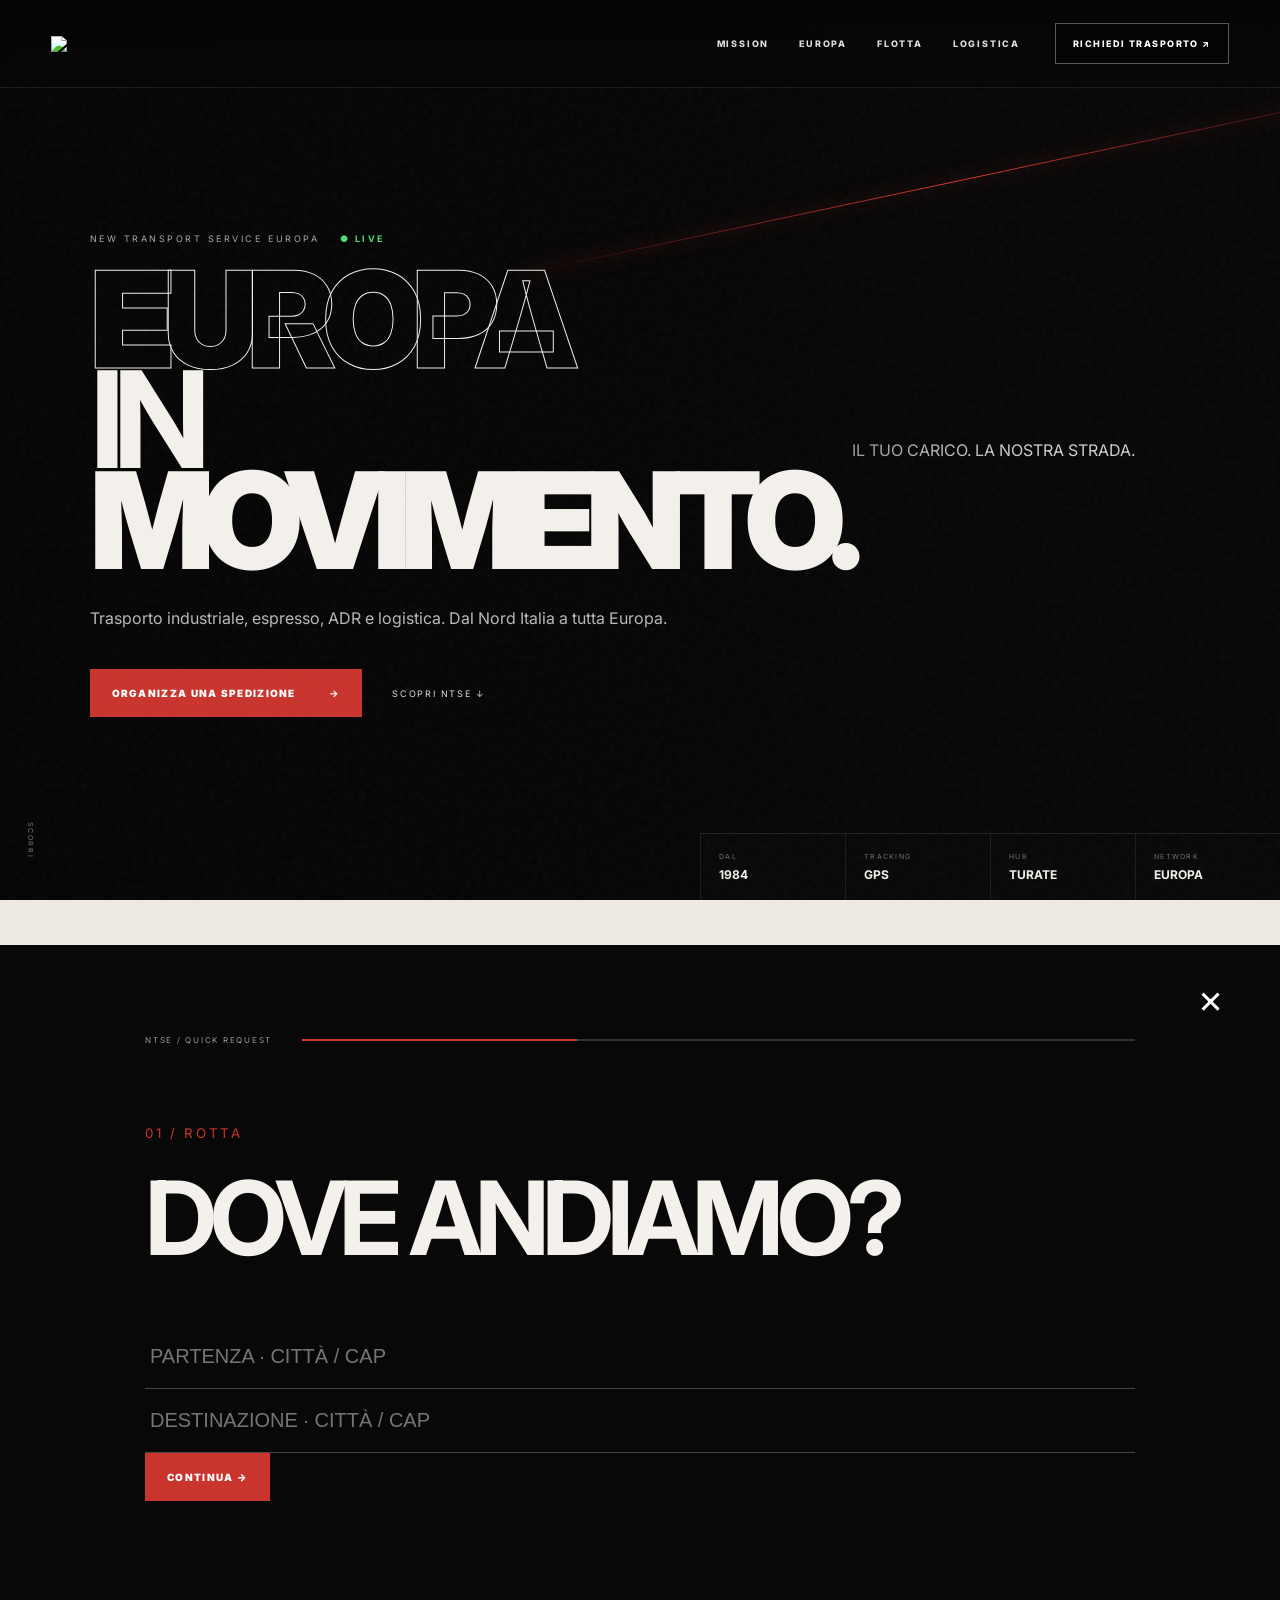
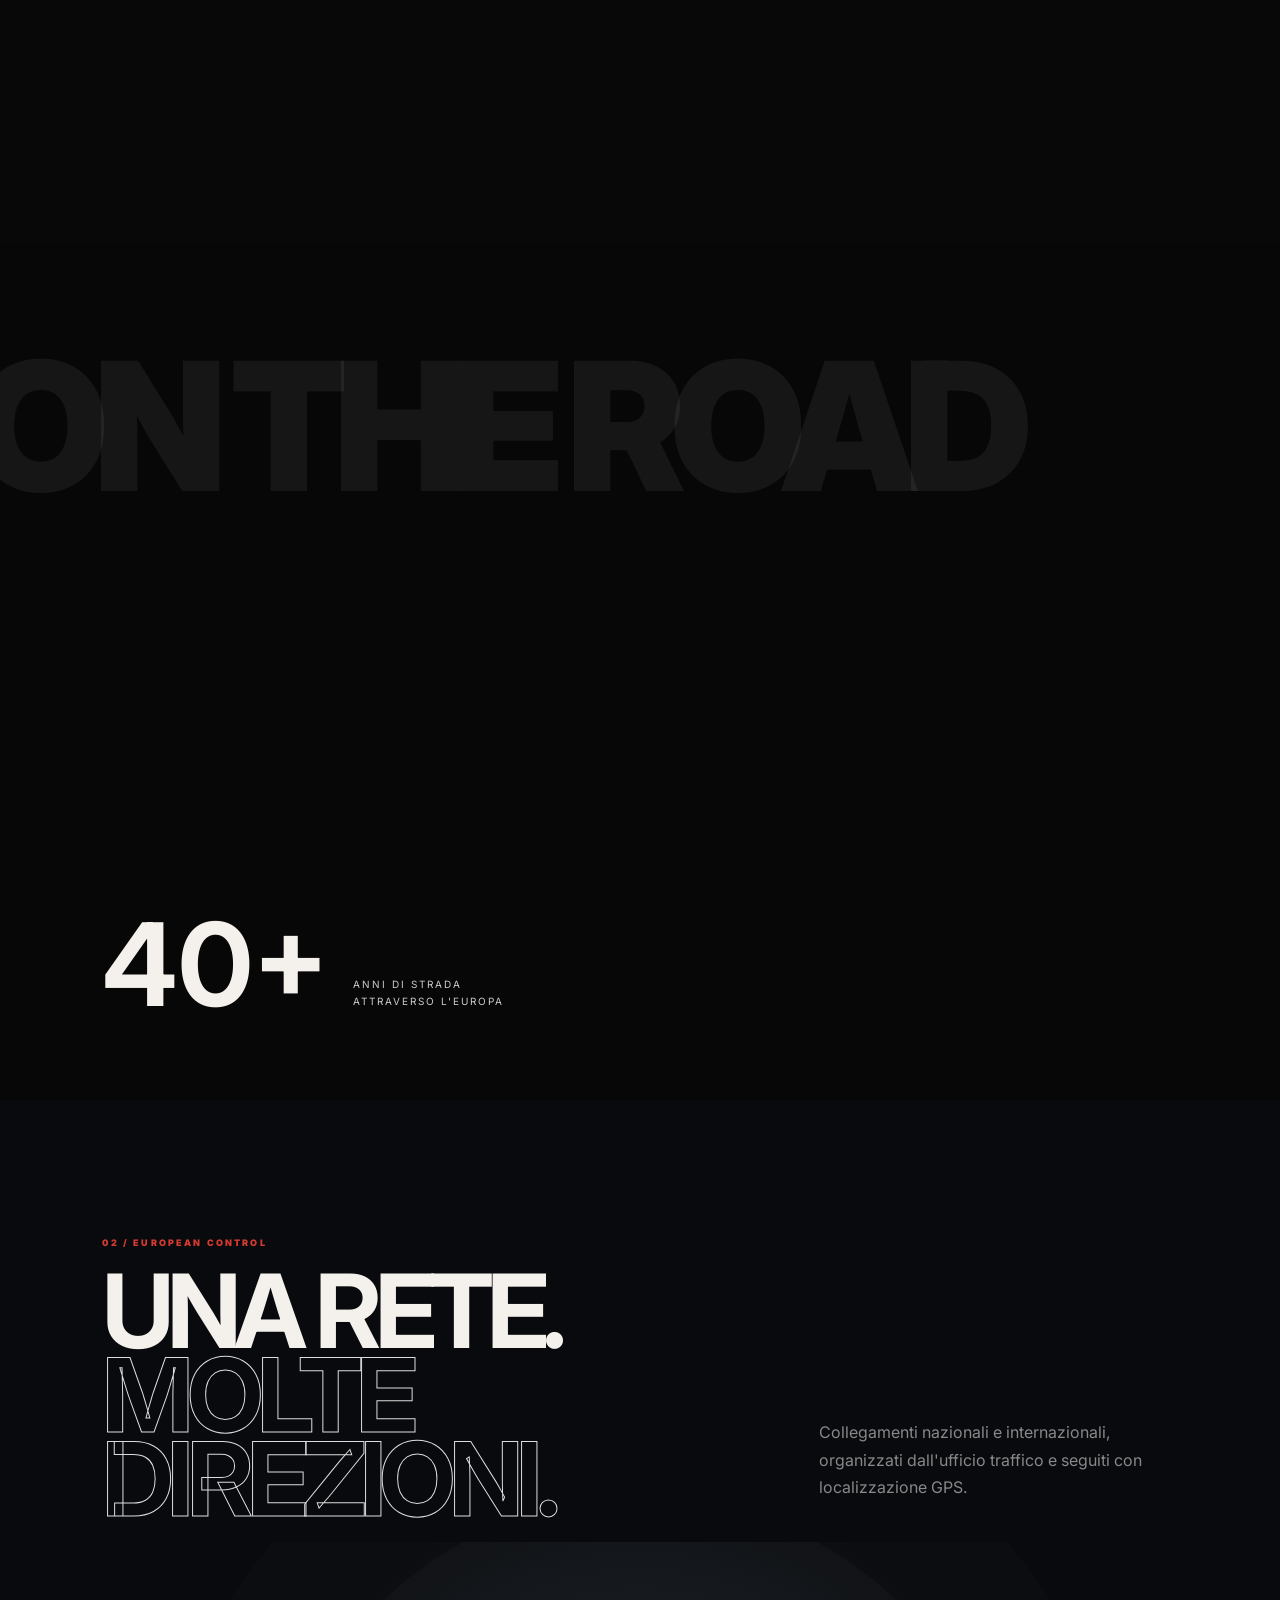
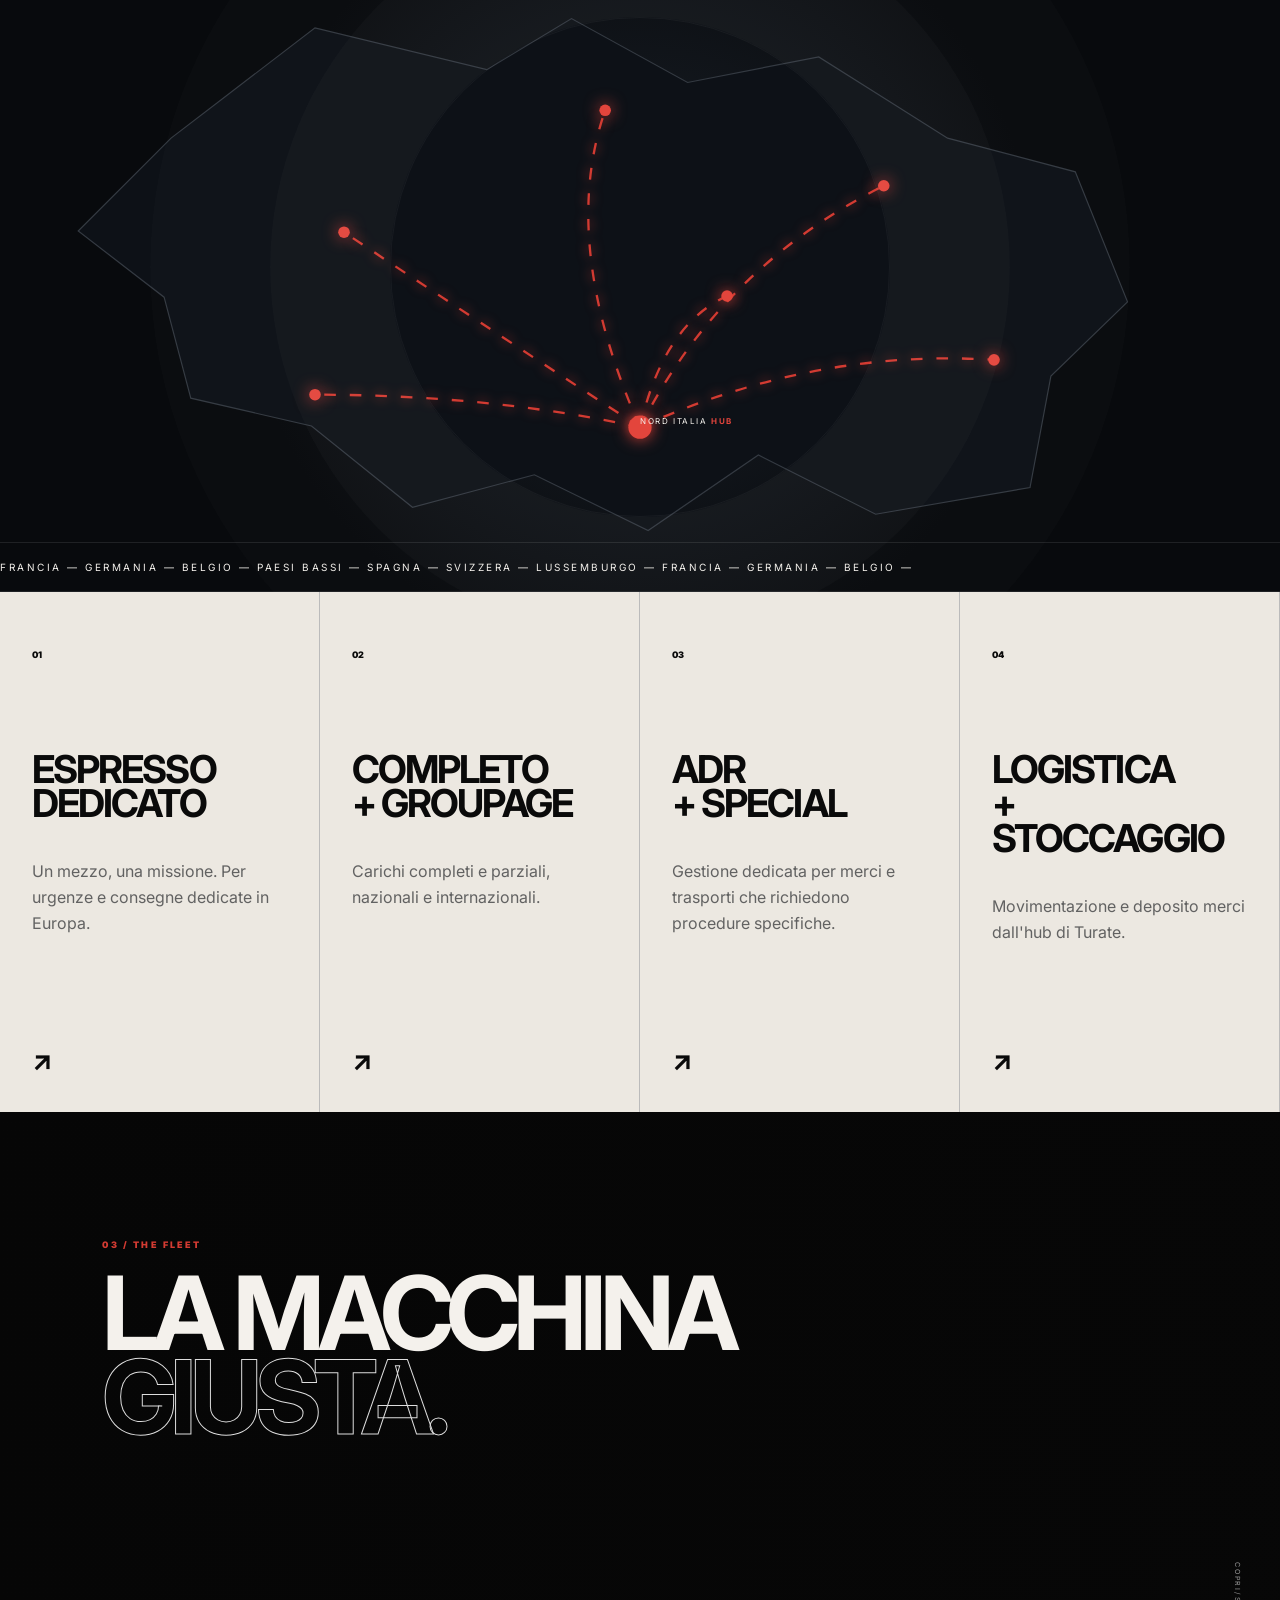
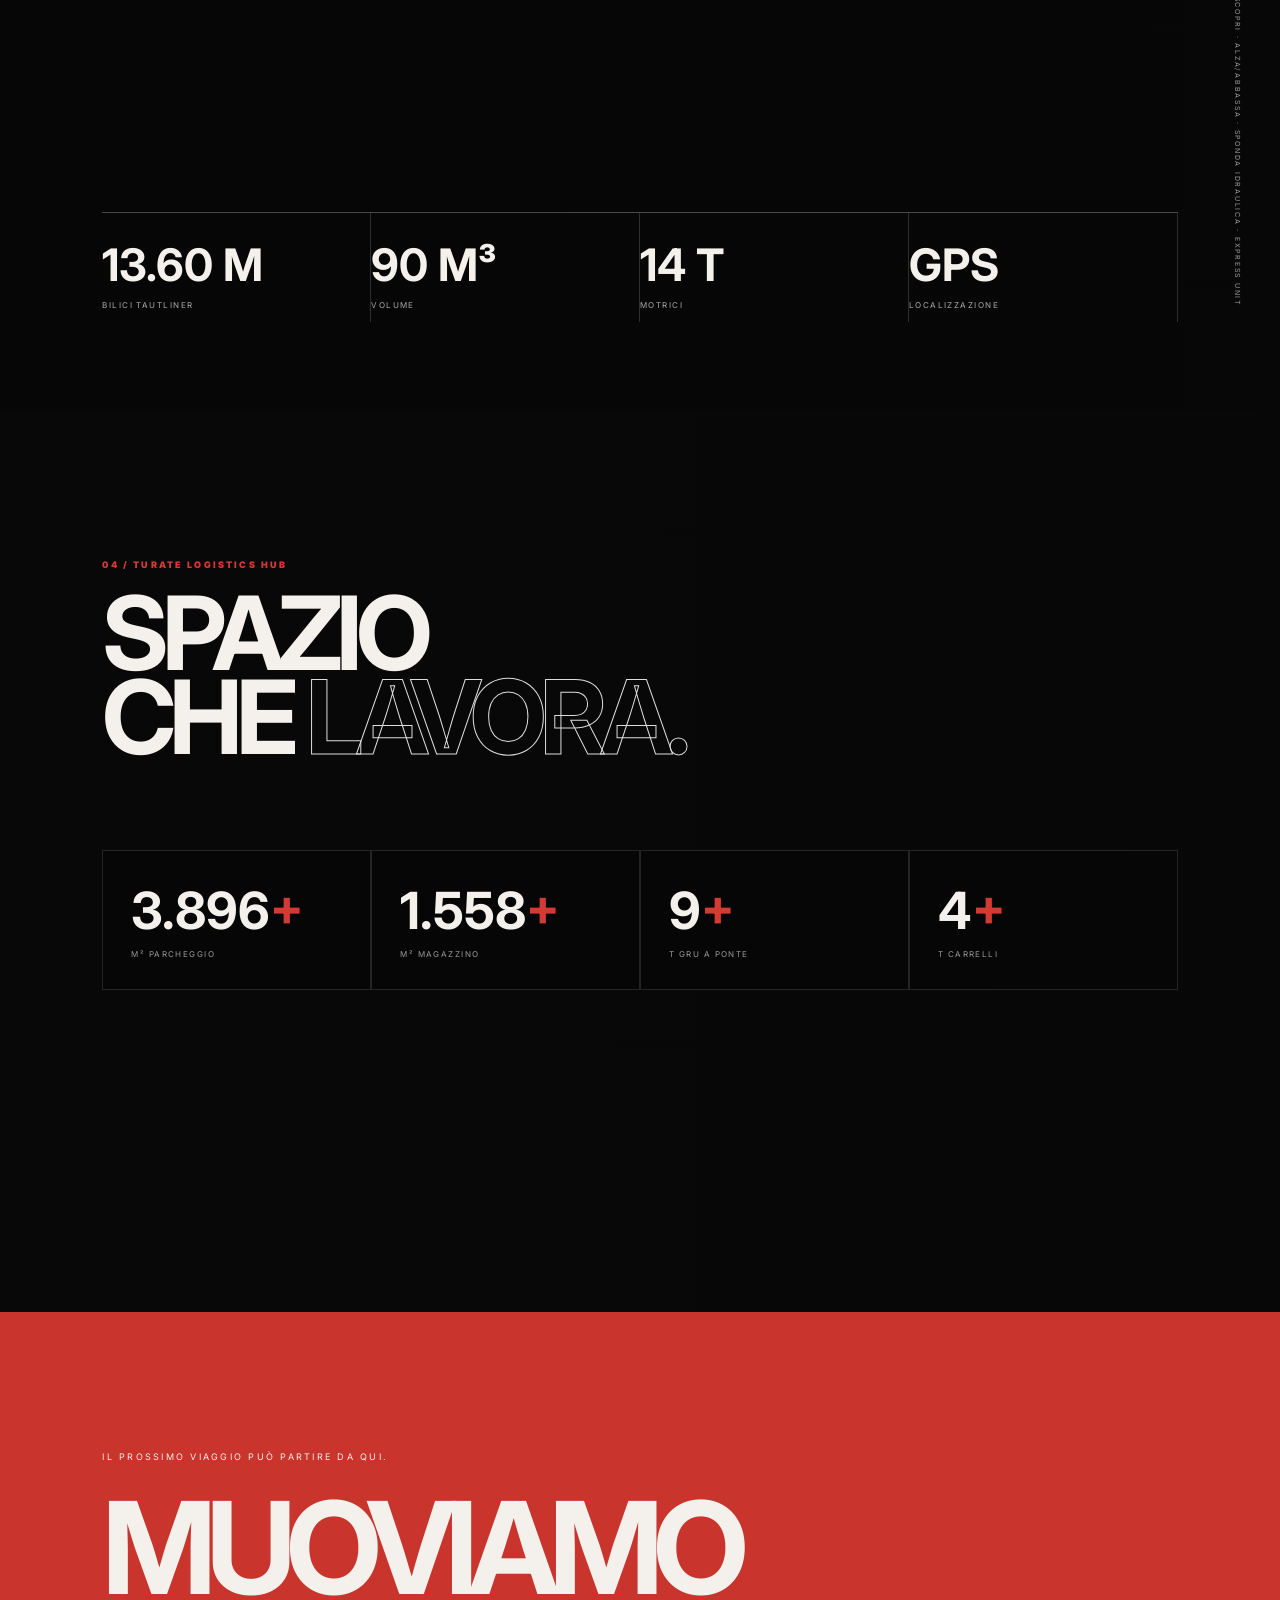
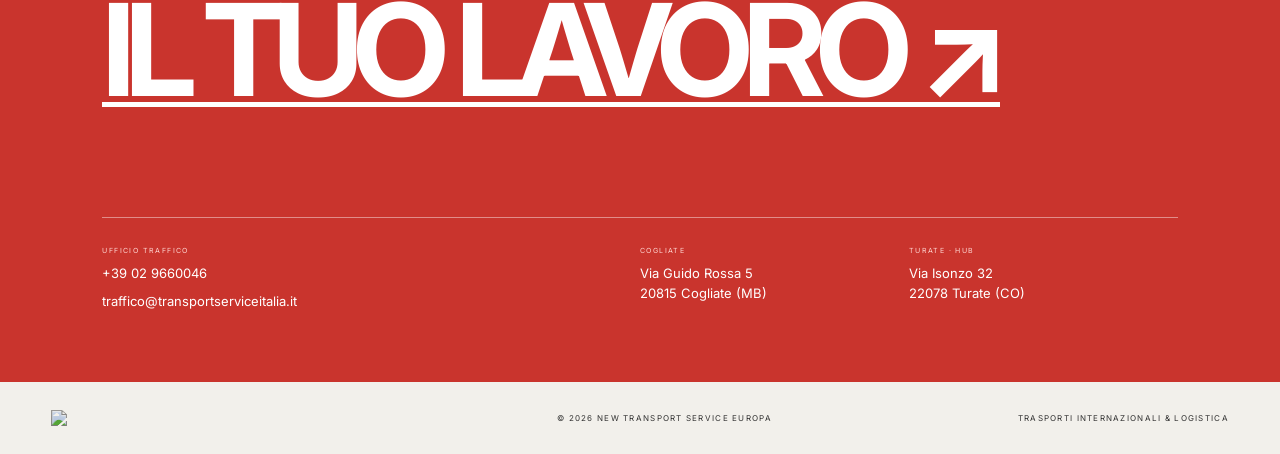
==== commit 97129a20: "Add files via upload" ====
--- a/index.html
+++ b/index.html
@@ -1,6 +1,6 @@
-<!doctype html><html lang="it"><head><meta charset="utf-8"><meta name="viewport" content="width=device-width,initial-scale=1,viewport-fit=cover"><meta name="theme-color" content="#070707"><title>New Transport Service Europa</title><meta name="description" content="New Transport Service Europa — trasporti internazionali, espresso, ADR, groupage e logistica."><link rel="stylesheet" href="assets/style.css"></head><body>
-<div class="boot"><img src="assets/img/ntse-logo.jpg"><div class="bootline"><i></i></div><small>EUROPEAN LOGISTICS · EST. 1984</small></div><div class="noise"></div><header><a href="#home" class="mark"><img src="assets/img/ntse-logo.jpg"></a><nav><a href="#mission">MISSION</a><a href="#network">EUROPA</a><a href="#fleet">FLOTTA</a><a href="#hub">LOGISTICA</a></nav><button class="cta openQuote">RICHIEDI TRASPORTO ↗</button><button class="burger">☰</button></header>
-<main><section class="hero" id="home"><div class="heroMedia"></div><div class="heroShade"></div><div class="route routeA"></div><div class="heroCopy"><div class="kicker">NEW TRANSPORT SERVICE EUROPA <b>● LIVE</b></div><h1><span>EUROPA</span><br>IN MOVIMENTO.</h1><p>Trasporto industriale, espresso, ADR e logistica. Dal Nord Italia a tutta Europa.</p><div class="heroActions"><button class="openQuote">ORGANIZZA UNA SPEDIZIONE <b>→</b></button><a href="#mission">SCOPRI NTSE ↓</a></div></div><div class="hud"><div><small>DAL</small><strong>1984</strong></div><div><small>TRACKING</small><strong>GPS</strong></div><div><small>HUB</small><strong>TURATE</strong></div><div><small>NETWORK</small><strong>EUROPA</strong></div></div><div class="scrollCue">SCORRI <i></i></div></section>
+<!doctype html><html lang="it"><head><meta charset="utf-8"><meta name="viewport" content="width=device-width,initial-scale=1,viewport-fit=cover"><meta name="theme-color" content="#070707"><title>New Transport Service Europa</title><meta name="description" content="New Transport Service Europa — trasporti internazionali, espresso, ADR, groupage e logistica."><link rel="stylesheet" href="assets/style.css?v=20260923-1"></head><body>
+<div class="boot"><img src="assets/img/ntse-logo.png"><div class="bootline"><i></i></div><small>EUROPEAN LOGISTICS · EST. 1984</small></div><div class="noise"></div><header><a href="#home" class="mark"><img src="assets/img/ntse-logo.png"></a><nav><a href="#mission">MISSION</a><a href="#network">EUROPA</a><a href="#fleet">FLOTTA</a><a href="#hub">LOGISTICA</a></nav><button class="cta openQuote">RICHIEDI TRASPORTO ↗</button><button class="burger">☰</button></header>
+<main><section class="hero" id="home"><div class="heroMedia"></div><div class="heroShade"></div><div class="route routeA"></div><div class="heroCopy"><div class="kicker">NEW TRANSPORT SERVICE EUROPA <b>● LIVE</b></div><h1><span>EUROPA</span><br><b class="heroRed">IN</b><br>MOVIMENTO.</h1><p>Trasporto industriale, espresso, ADR e logistica. Dal Nord Italia a tutta Europa.</p><div class="flagline" aria-hidden="true"><i></i><i></i><i></i></div><div class="heroActions"><button class="openQuote">ORGANIZZA UNA SPEDIZIONE <b>→</b></button><a href="#mission">SCOPRI NTSE ↓</a></div></div><div class="hud"><div><small>DAL</small><strong>1984</strong></div><div><small>TRACKING</small><strong>GPS</strong></div><div><small>HUB</small><strong>TURATE</strong></div><div><small>NETWORK</small><strong>EUROPA</strong></div></div><div class="heroMotto">IL TUO CARICO. LA NOSTRA STRADA.<div class="flagline bottom" aria-hidden="true"><i></i><i></i><i></i></div></div><div class="scrollCue">SCORRI <i></i></div></section>
 <section class="manifest" id="mission"><div class="manifestNo">01</div><p class="over">NON UN SEMPLICE TRASPORTATORE</p><h2>PRENDIAMO IN CARICO<br><em>IL TUO OBIETTIVO.</em></h2><div class="manifestText"><p>Ogni carico ha una destinazione. Ogni cliente ha una priorità. La nostra è farli arrivare insieme.</p><span>NEW TRANSPORT SERVICE EUROPA</span></div></section>
 <section class="film"><div class="filmMedia"></div><div class="filmWord">ON THE ROAD</div><div class="filmCaption"><b>40+</b><span>ANNI DI STRADA<br>ATTRAVERSO L'EUROPA</span></div></section>
 <section class="control" id="network"><div class="controlTop"><div><span>02 / EUROPEAN CONTROL</span><h2>UNA RETE.<br><i>MOLTE DIREZIONI.</i></h2></div><p>Collegamenti nazionali e internazionali, organizzati dall'ufficio traffico e seguiti con localizzazione GPS.</p></div><div class="mapstage"><div class="radar"></div><svg viewBox="0 0 1000 560"><path class="land" d="M96 169L220 74l148 36 73-44 100 55 113-22 111 70 110 29 45 112-66 64-18 96-133 23-101-51-95 65-98-48-105 28-87-70-104-24-23-87-74-57z"/><g class="lines"><path d="M500 418 Q350 320 245 250"/><path d="M500 418 Q430 260 470 145"/><path d="M500 418 Q570 280 710 210"/><path d="M500 418 Q650 350 805 360"/><path d="M500 418 Q370 390 220 390"/><path d="M500 418 Q520 330 575 305"/></g><g class="dots"><circle cx="500" cy="418" r="10"/><circle cx="245" cy="250" r="5"/><circle cx="470" cy="145" r="5"/><circle cx="710" cy="210" r="5"/><circle cx="805" cy="360" r="5"/><circle cx="220" cy="390" r="5"/><circle cx="575" cy="305" r="5"/></g></svg><div class="hubtag">NORD ITALIA <b>HUB</b></div><div class="ticker"><div>FRANCIA — GERMANIA — BELGIO — PAESI BASSI — SPAGNA — SVIZZERA — LUSSEMBURGO — FRANCIA — GERMANIA — BELGIO —</div></div></div></section>
@@ -8,5 +8,8 @@
 <section class="fleet" id="fleet"><div class="fleetBg"></div><div class="fleetHead"><span>03 / THE FLEET</span><h2>LA MACCHINA<br><i>GIUSTA.</i></h2></div><div class="specs"><div><b>13.60 M</b><span>BILICI TAUTLINER</span></div><div><b>90 M³</b><span>VOLUME</span></div><div><b>14 T</b><span>MOTRICI</span></div><div><b>GPS</b><span>LOCALIZZAZIONE</span></div></div><div class="fleetNote">COPRI/SCOPRI · ALZA/ABBASSA · SPONDA IDRAULICA · EXPRESS UNIT</div></section>
 <section class="hub" id="hub"><div class="hubVisual"></div><div class="hubContent"><span>04 / TURATE LOGISTICS HUB</span><h2>SPAZIO<br>CHE <i>LAVORA.</i></h2><div class="numbers"><div><strong data-n="4000">0</strong><small>M² PARCHEGGIO</small></div><div><strong data-n="1600">0</strong><small>M² MAGAZZINO</small></div><div><strong data-n="10">0</strong><small>T GRU A PONTE</small></div><div><strong data-n="5">0</strong><small>T CARRELLI</small></div></div></div></section>
 <section class="final"><p>IL PROSSIMO VIAGGIO PUÒ PARTIRE DA QUI.</p><h2>MUOVIAMO<br><button class="openQuote">IL TUO LAVORO ↗</button></h2><div class="contacts"><div><small>UFFICIO TRAFFICO</small><a href="tel:+39029660046">+39 02 9660046</a><a href="mailto:traffico@transportserviceitalia.it">traffico@transportserviceitalia.it</a></div><div><small>COGLIATE</small><p>Via Guido Rossa 5<br>20815 Cogliate (MB)</p></div><div><small>TURATE · HUB</small><p>Via Isonzo 32<br>22078 Turate (CO)</p></div></div></section></main>
-<footer><img src="assets/img/ntse-logo.jpg"><span>© 2026 NEW TRANSPORT SERVICE EUROPA</span><span>TRASPORTI INTERNAZIONALI & LOGISTICA</span></footer>
-<div class="quote"><button class="qclose">×</button><div class="qwrap"><div class="qtop"><span>NTSE / QUICK REQUEST</span><i><b></b></i></div><form><section class="step on"><small>01 / ROTTA</small><h2>DOVE ANDIAMO?</h2><input name="from" required placeholder="PARTENZA · CITTÀ / CAP"><input name="to" required placeholder="DESTINAZIONE · CITTÀ / CAP"><button type="button" class="next">CONTINUA →</button></section><section class="step"><small>02 / CARICO</small><h2>COSA MUOVIAMO?</h2><input name="cargo" required placeholder="TIPO DI MERCE"><div class="twocol"><input name="weight" placeholder="PESO"><input name="pallet" placeholder="PALLET / METRI LINEARI"></div><label><input type="checkbox" name="adr"> MERCE ADR</label><div><button type="button" class="back">←</button><button type="button" class="next">CONTINUA →</button></div></section><section class="step"><small>03 / CONTATTO</small><h2>PARTIAMO.</h2><input type="date" name="date"><input name="company" placeholder="AZIENDA"><input name="name" required placeholder="NOME / TELEFONO"><input type="email" name="email" required placeholder="EMAIL"><div><button type="button" class="back">←</button><button type="submit">PREPARA RICHIESTA →</button></div></section><section class="step done"><small>READY</small><h2>RICHIESTA PRONTA.</h2><p>Apri la mail già compilata e inviala all'ufficio traffico.</p><a class="send">APRI EMAIL →</a></section></form></div></div><script src="assets/app.js"></script></body></html>
+<footer><img src="assets/img/ntse-logo.png"><span>© 2026 NEW TRANSPORT SERVICE EUROPA</span><span>TRASPORTI INTERNAZIONALI & LOGISTICA</span></footer>
+<div class="quote"><button class="qclose">×</button><div class="qwrap"><div class="qtop"><span>NTSE / QUICK REQUEST</span><i><b></b></i></div><form><section class="step on"><small>01 / ROTTA</small><h2>DOVE ANDIAMO?</h2><input name="from" required placeholder="PARTENZA · CITTÀ / CAP"><input name="to" required placeholder="DESTINAZIONE · CITTÀ / CAP"><button type="button" class="next">CONTINUA →</button></section><section class="step"><small>02 / CARICO</small><h2>COSA MUOVIAMO?</h2><input name="cargo" required placeholder="TIPO DI MERCE"><div class="twocol"><input name="weight" placeholder="PESO"><input name="pallet" placeholder="PALLET / METRI LINEARI"></div><label><input type="checkbox" name="adr"> MERCE ADR</label><div><button type="button" class="back">←</button><button type="button" class="next">CONTINUA →</button></div></section><section class="step"><small>03 / CONTATTO</small><h2>PARTIAMO.</h2><input type="date" name="date"><input name="company" placeholder="AZIENDA"><input name="name" required placeholder="NOME / TELEFONO"><input type="email" name="email" required placeholder="EMAIL"><div><button type="button" class="back">←</button><button type="submit">PREPARA RICHIESTA →</button></div></section><section class="step done"><small>READY</small><h2>RICHIESTA PRONTA.</h2><p>Apri la mail già compilata e inviala all'ufficio traffico.</p><a class="send">APRI EMAIL →</a></section></form></div></div><script src="assets/app.js?v=20260923-1"></script><script>
+if('serviceWorker' in navigator){navigator.serviceWorker.getRegistrations().then(r=>r.forEach(x=>x.unregister()));}
+if('caches' in window){caches.keys().then(k=>Promise.all(k.map(x=>caches.delete(x))));}
+</script></body></html>
--- a/assets/style.css
+++ b/assets/style.css
@@ -1 +1 @@
-@import url('https://fonts.googleapis.com/css2?family=Inter:wght@400;500;600;700;800;900&display=swap');*{box-sizing:border-box}html{scroll-behavior:smooth}body{margin:0;background:#07090d;color:#f5f7fa;font-family:Inter,Arial,sans-serif;overflow-x:hidden}body.lock{overflow:hidden}::selection{background:#ff3b22;color:#fff}button,a{font:inherit}.cursor{position:fixed;width:18px;height:18px;border:1px solid #ff4b31;border-radius:50%;pointer-events:none;z-index:1000;transform:translate(-50%,-50%);transition:.08s;display:none}@media(pointer:fine){.cursor{display:block}}#loader{position:fixed;inset:0;background:#050609;z-index:9999;display:flex;flex-direction:column;align-items:center;justify-content:center;gap:25px;transition:opacity .8s,visibility .8s}.loaderMark{display:flex;gap:5px;font-weight:900;font-size:clamp(38px,7vw,90px);letter-spacing:-.08em}.loaderMark span{opacity:0;transform:translateY(25px);animation:loadletter .5s forwards}.loaderMark span:nth-child(2){animation-delay:.1s}.loaderMark span:nth-child(3){animation-delay:.2s}.loaderMark span:nth-child(4){animation-delay:.3s}@keyframes loadletter{to{opacity:1;transform:none}}.loaderRoad{width:260px;height:2px;background:#222;overflow:hidden}.loaderRoad i{display:block;height:100%;background:#ff452c;animation:road 1.2s ease forwards}@keyframes road{from{width:0}to{width:100%}}#loader small{letter-spacing:.35em;color:#727782;font-size:9px}header{position:fixed;z-index:100;left:0;right:0;top:0;height:82px;display:flex;align-items:center;padding:0 4vw;border-bottom:1px solid #ffffff18;background:linear-gradient(#050609cc,transparent);backdrop-filter:blur(8px);transition:.3s}header.scrolled{height:68px;background:#07090def}.brand{display:flex;align-items:center;gap:12px;color:#fff;text-decoration:none}.legacy{border:2px solid #ef3d28;color:#ef3d28;font-weight:900;font-style:italic;padding:7px 8px;transform:skew(-8deg)}.brand div:last-child{display:flex;flex-direction:column}.brand b{font-size:12px;letter-spacing:.04em}.brand span{font-size:9px;letter-spacing:.42em;color:#ff543c;margin-top:3px}nav{display:flex;gap:30px;margin-left:auto;margin-right:35px}nav a{font-size:10px;font-weight:700;letter-spacing:.16em;color:#ddd;text-decoration:none}.quoteOpen{background:none;color:#fff;border:1px solid #ffffff55;padding:13px 16px;font-size:10px;letter-spacing:.12em;font-weight:800;cursor:pointer}.quoteOpen i{color:#ff5038;font-style:normal;margin-left:12px}#menu{display:none;background:none;border:0;color:#fff;font-size:25px}.hero{height:100svh;min-height:650px;position:relative;overflow:hidden;display:flex;align-items:center}.heroBg,.photo,.fleetPhoto,.hubPhoto{background-size:cover;background-position:center}.heroBg{position:absolute;inset:-5%;background-image:linear-gradient(90deg,#050609f5 5%,#0506099e 48%,#05060935 80%),url('https://www.transportserviceitalia.it/wp-content/uploads/2024/10/Immagine-2024-10-15-090943-1500x630.jpg');transform:scale(1.05);animation:herozoom 15s ease-out forwards}@keyframes herozoom{to{transform:scale(1)}}.grid{position:absolute;inset:0;background-image:linear-gradient(#ffffff08 1px,transparent 1px),linear-gradient(90deg,#ffffff08 1px,transparent 1px);background-size:8.33vw 100%;mask-image:linear-gradient(90deg,#000,transparent 75%)}.heroCopy{position:relative;z-index:2;margin-left:8vw;max-width:1000px;padding-top:30px}.eyebrow,.sectionHead>span,.sticky>span,.hubOverlay>span{font-size:10px;letter-spacing:.28em;color:#ff5239;font-weight:800}.hero h1{font-size:clamp(62px,9vw,145px);line-height:.79;letter-spacing:-.075em;margin:24px 0 35px;font-weight:900}.hero h1 em,.sectionHead h2 i{font-style:normal;color:transparent;-webkit-text-stroke:1px #d6d8dc}.lead{font-size:clamp(15px,1.35vw,21px);line-height:1.55;color:#c6c9ce;max-width:650px}.actions{display:flex;align-items:center;gap:32px;margin-top:35px}.primary{border:0;background:#ef432d;color:#fff;padding:18px 22px;font-size:11px;font-weight:800;letter-spacing:.12em;text-decoration:none;cursor:pointer}.primary span{margin-left:20px}.actions>a{color:#c8cbd0;text-decoration:none;font-size:10px;letter-spacing:.15em}.telemetry{position:absolute;bottom:0;right:0;z-index:3;display:flex;background:#090c11df;border-top:1px solid #ffffff18}.telemetry div{width:150px;padding:18px 20px;border-left:1px solid #ffffff15;display:flex;flex-direction:column}.telemetry span{font-size:8px;letter-spacing:.2em;color:#777}.telemetry b{font-size:13px;margin-top:7px}.pulse i{width:6px;height:6px;border-radius:50%;background:#53d77a;position:absolute;margin-left:-10px;margin-top:3px;box-shadow:0 0 10px #53d77a}.scroll{position:absolute;bottom:30px;left:3vw;writing-mode:vertical-rl;font-size:8px;letter-spacing:.2em;color:#777}.scroll i{display:block;height:45px;border-left:1px solid #555;margin-top:10px}.network{min-height:900px;padding:130px 8vw 80px;background:radial-gradient(circle at 70% 45%,#18202b 0,#090c11 32%,#07090d 60%);position:relative}.sectionHead{max-width:800px}.sectionHead h2,.sticky h2{font-size:clamp(55px,7vw,110px);line-height:.88;letter-spacing:-.06em;margin:20px 0 25px}.sectionHead p,.sticky p{color:#90959e;max-width:500px;line-height:1.7}.map{height:570px;position:relative;margin-top:-100px;margin-left:32%}.map svg{width:100%;height:100%;overflow:visible}.continent{fill:#0c1118;stroke:#313a46;stroke-width:1}.routes path{fill:none;stroke:#ef4a33;stroke-width:2;stroke-dasharray:8 10;filter:url(#glow);animation:dash 8s linear infinite}@keyframes dash{to{stroke-dashoffset:-180}}.nodes circle{fill:#ff5138;filter:url(#glow)}.homeNode{position:absolute;left:47%;bottom:14%;font-size:9px;letter-spacing:.15em}.homeNode b{color:#ff4b34}.countries{position:absolute;bottom:0;left:0;right:0;text-align:center;font-size:10px;letter-spacing:.2em;color:#838993}.countries b{color:#ff4932;margin:0 8px}.services{display:grid;grid-template-columns:38% 62%;padding:130px 8vw;background:#f0f0ec;color:#0a0c10;gap:6vw}.sticky{position:sticky;top:120px;height:max-content}.sticky>span{color:#e3402c}.sticky h2{font-size:clamp(55px,5.8vw,92px)}.serviceList article{border-top:1px solid #bbb;display:grid;grid-template-columns:50px 1fr 30px;padding:35px 0 50px;transition:.35s}.serviceList article:hover{padding-left:18px;background:#e7e7e2}.serviceList article>b{font-size:10px;color:#e4422c}.serviceList h3{font-size:clamp(30px,3.2vw,55px);line-height:.9;letter-spacing:-.05em;margin:0 0 18px}.serviceList p{max-width:500px;color:#5b6067;line-height:1.6}.serviceList article>span{font-size:25px}.cinema{height:100svh;min-height:700px;position:relative;display:flex;align-items:center;overflow:hidden}.p1{position:absolute;inset:0;background-image:linear-gradient(90deg,#07090dcc,#07090d22),url('https://www.transportserviceitalia.it/wp-content/uploads/2024/10/98344773_2581466795503381_6693977526072508416_o-1440x630.jpg');background-attachment:fixed}.cinemaCopy{position:relative;margin-left:8vw}.cinemaCopy span{font-size:10px;letter-spacing:.25em;color:#ff4e35}.cinemaCopy h2{font-size:clamp(65px,9vw,145px);line-height:.8;letter-spacing:-.07em;margin:25px 0}.cinemaCopy h2 i{color:#ff4a32;font-style:normal}.fleet{padding:130px 8vw;background:#0b0e13}.fleetCards{display:grid;grid-template-columns:2fr 1fr 1fr;gap:14px;margin-top:70px}.fleetCards article{background:#11151c;padding-bottom:25px;overflow:hidden}.fleetPhoto{height:330px;transition:.6s}.fleetCards .big .fleetPhoto{height:500px}.fleetCards article:hover .fleetPhoto{transform:scale(1.035)}.truck{background-image:url('https://www.transportserviceitalia.it/wp-content/uploads/2024/10/Immagine-2024-10-15-095935-1500x630.jpg')}.van{background-image:url('https://www.transportserviceitalia.it/wp-content/uploads/2024/10/furgone-1500x630.jpg')}.warehouse{background-image:url('https://www.transportserviceitalia.it/wp-content/uploads/2024/10/muletti-1210x423.jpg')}.fleetCards span,.fleetCards h3,.fleetCards p{margin-left:22px;margin-right:22px}.fleetCards span{display:block;color:#ff4a33;font-size:9px;letter-spacing:.18em;margin-top:24px}.fleetCards h3{font-size:27px;margin-top:8px;margin-bottom:8px}.fleetCards p{font-size:12px;color:#858b95}.hub{height:900px;position:relative;overflow:hidden}.hubPhoto{position:absolute;inset:0;background-image:linear-gradient(90deg,#07090de8 0,#07090d80 55%,#07090d10),url('https://www.transportserviceitalia.it/wp-content/uploads/2015/10/20161201_171832_RichtoneHDR-2-1210x423.jpg');filter:saturate(.7)}.hubOverlay{position:relative;padding:140px 8vw}.hubOverlay h2{font-size:clamp(70px,9vw,145px);line-height:.82;letter-spacing:-.07em;max-width:900px}.stats{display:flex;gap:1px;margin-top:80px}.stats div{background:#080b10d9;border:1px solid #ffffff12;padding:25px 30px;min-width:180px}.stats b{font-size:42px}.stats b:after{content:'+';color:#ff4932}.stats span{display:block;color:#8c929b;font-size:8px;letter-spacing:.16em;margin-top:8px}.contact{padding:130px 8vw 70px;background:#ef432d;color:#fff}.contact>p{font-size:10px;letter-spacing:.25em}.contact h2{font-size:clamp(70px,10vw,155px);line-height:.82;letter-spacing:-.07em;margin:30px 0 100px}.contact h2 button{font-size:inherit;font-weight:inherit;letter-spacing:inherit;padding:0;border:0;border-bottom:4px solid #fff}.contactGrid{display:grid;grid-template-columns:2fr 1fr 1fr;border-top:1px solid #ffffff55;padding-top:30px}.contactGrid div{display:flex;flex-direction:column;gap:9px}.contactGrid span{font-size:8px;letter-spacing:.2em;color:#ffd3cc}.contactGrid a,.contactGrid p{color:#fff;text-decoration:none;font-size:13px;line-height:1.6;margin:0}footer{padding:35px 4vw;background:#050609;color:#6e747e;display:flex;justify-content:space-between;font-size:8px;letter-spacing:.15em}.footBrand{color:#fff}.footBrand b{color:#ff4932}#quote{position:fixed;inset:0;background:#080b10;z-index:500;transform:translateY(105%);transition:transform .7s cubic-bezier(.77,0,.18,1);overflow:auto}#quote.open{transform:none}#quote .close{position:absolute;right:4vw;top:35px;background:none;border:0;color:#fff;font-size:38px;cursor:pointer}.quoteInner{max-width:1050px;margin:0 auto;padding:100px 30px}.quoteInner>span{font-size:9px;letter-spacing:.25em;color:#ff4b33}.progress{height:2px;background:#242830;margin:25px 0 70px}.progress i{display:block;width:33.3%;height:100%;background:#ff4a33;transition:.4s}.qstep{display:none}.qstep.active{display:block;animation:step .5s}@keyframes step{from{opacity:0;transform:translateX(30px)}to{opacity:1;transform:none}}.qstep>p{color:#7d838d;font-size:10px;letter-spacing:.2em}.qstep h2{font-size:clamp(45px,7vw,90px);letter-spacing:-.06em;margin:15px 0 45px}.qstep input:not([type=checkbox]){display:block;width:100%;background:transparent;border:0;border-bottom:1px solid #353b45;padding:20px 5px;color:#fff;font-size:22px;outline:none}.qstep input:focus{border-color:#ff4a33}.split{display:grid;grid-template-columns:1fr 1fr;gap:20px}.qstep button,.mailgo{margin-top:40px;background:#ef432d;border:0;color:#fff;padding:17px 22px;font-size:10px;font-weight:800;letter-spacing:.12em;cursor:pointer;text-decoration:none;display:inline-block}.qnav{display:flex;gap:12px}.qnav .back{background:#242831}.check{display:block;margin-top:25px;color:#aab0b8}.doneText{font-size:16px!important;letter-spacing:0!important;max-width:550px}.reveal{opacity:0;transform:translateY(45px);transition:1s}.reveal.in{opacity:1;transform:none}@media(max-width:850px){header{height:68px;padding:0 20px}.brand b{font-size:10px}nav,header>.quoteOpen{display:none}#menu{display:block;margin-left:auto}.heroCopy{margin-left:24px;margin-right:20px}.hero h1{font-size:18vw}.heroBg{background-position:60% center}.telemetry{left:0;right:0}.telemetry div{width:25%;padding:13px 8px}.telemetry span{font-size:6px}.telemetry b{font-size:9px}.scroll{display:none}.actions{align-items:flex-start;flex-direction:column}.network{padding:100px 24px;min-height:820px}.map{margin:20px -90px 0 -70px;height:450px}.countries{left:80px;right:80px;line-height:2}.services{display:block;padding:90px 24px}.sticky{position:static;margin-bottom:70px}.serviceList article{grid-template-columns:35px 1fr 20px}.cinemaCopy{margin-left:24px}.p1{background-attachment:scroll;background-position:65%}.fleet{padding:90px 24px}.fleetCards{grid-template-columns:1fr}.fleetCards .big .fleetPhoto,.fleetPhoto{height:330px}.hub{height:auto;min-height:780px}.hubOverlay{padding:100px 24px}.stats{display:grid;grid-template-columns:1fr 1fr;margin-top:50px}.stats div{min-width:0;padding:20px 15px}.stats b{font-size:30px}.contact{padding:90px 24px 60px}.contact h2{margin-bottom:60px}.contactGrid{grid-template-columns:1fr;gap:35px}footer{flex-direction:column;gap:12px}.split{grid-template-columns:1fr}.quoteInner{padding:100px 24px}.qstep input:not([type=checkbox]){font-size:17px}}
+@import url('https://fonts.googleapis.com/css2?family=Inter:wght@400;600;700;800;900&display=swap');*{box-sizing:border-box}html{scroll-behavior:smooth}body{margin:0;background:#070707;color:#f4f1ec;font-family:Inter,Arial,sans-serif;overflow-x:hidden}body.lock{overflow:hidden}button,a{font:inherit}.noise{position:fixed;inset:0;pointer-events:none;z-index:999;opacity:.035;background-image:url("data:image/svg+xml,%3Csvg viewBox='0 0 180 180' xmlns='http://www.w3.org/2000/svg'%3E%3Cfilter id='n'%3E%3CfeTurbulence type='fractalNoise' baseFrequency='.9' numOctaves='3' stitchTiles='stitch'/%3E%3C/filter%3E%3Crect width='100%25' height='100%25' filter='url(%23n)'/%3E%3C/svg%3E")}.boot{position:fixed;inset:0;z-index:2000;background:#f5f3ee;display:flex;flex-direction:column;align-items:center;justify-content:center;transition:opacity .8s,visibility .8s}.boot img{width:min(760px,82vw);mix-blend-mode:multiply}.bootline{width:min(600px,70vw);height:2px;background:#ddd;margin-top:35px}.bootline i{display:block;height:100%;background:#c8322b;animation:load 1.2s forwards}@keyframes load{from{width:0}to{width:100%}}.boot small{color:#777;letter-spacing:.35em;margin-top:20px;font-size:9px}header{position:fixed;z-index:1000;top:0;left:0;right:0;height:88px;display:flex;align-items:center;padding:0 4vw;border-bottom:1px solid #ffffff18;background:linear-gradient(#050505e8,transparent);backdrop-filter:blur(10px);transition:.3s}header.solid{height:70px;background:#090909ed}.mark img{width:230px;display:block;mix-blend-mode:screen;filter:contrast(1.4)}nav{margin-left:auto;display:flex;gap:30px}nav a{color:#ddd;text-decoration:none;font-size:9px;font-weight:800;letter-spacing:.2em}.cta{margin-left:35px;border:1px solid #fff5;background:#0004;color:#fff;padding:14px 17px;font-size:9px;font-weight:800;letter-spacing:.16em}.burger{display:none;margin-left:auto;background:none;border:0;color:#fff;font-size:25px}.hero{height:100svh;min-height:720px;position:relative;overflow:hidden;display:flex;align-items:center}.heroMedia,.filmMedia,.fleetBg,.hubVisual{position:absolute;inset:0;background-size:cover;background-position:center}.heroMedia{inset:-5%;background-image:url('https://www.transportserviceitalia.it/wp-content/uploads/2024/10/Immagine-2024-10-15-090943-1500x630.jpg');transform:scale(1.08)}.heroShade{position:absolute;inset:0;background:linear-gradient(90deg,#050505f8 4%,#050505a8 48%,#05050525 80%),linear-gradient(0deg,#070707 0%,transparent 25%)}.route{position:absolute;right:-10vw;top:20%;width:70vw;height:1px;background:linear-gradient(90deg,transparent,#d7372f,transparent);transform:rotate(-12deg);box-shadow:0 0 18px #d7372f}.heroCopy{position:relative;z-index:2;margin-left:7vw;padding-top:50px}.kicker{font-size:9px;letter-spacing:.28em;color:#aaa}.kicker b{color:#4dde78;margin-left:15px}.hero h1{font-size:clamp(70px,10.5vw,168px);line-height:.75;letter-spacing:-.085em;margin:25px 0 35px;font-weight:900}.hero h1 span{color:transparent;-webkit-text-stroke:1px #eee}.heroCopy>p{max-width:610px;color:#b9b9b9;font-size:clamp(15px,1.25vw,20px);line-height:1.6}.heroActions{display:flex;gap:30px;align-items:center;margin-top:38px}.heroActions button,.quote form button{background:#c9342d;border:0;color:#fff;padding:18px 22px;font-size:10px;font-weight:900;letter-spacing:.13em;cursor:pointer}.heroActions button b{margin-left:30px}.heroActions a{color:#ddd;text-decoration:none;font-size:9px;letter-spacing:.18em}.hud{position:absolute;right:0;bottom:0;display:grid;grid-template-columns:repeat(4,145px);background:#080808df;border-top:1px solid #ffffff1b}.hud div{padding:18px;border-left:1px solid #ffffff15}.hud small{display:block;color:#6e6e6e;font-size:7px;letter-spacing:.18em}.hud strong{display:block;font-size:12px;margin-top:6px}.scrollCue{position:absolute;left:2vw;bottom:30px;writing-mode:vertical-rl;font-size:7px;letter-spacing:.25em;color:#777}.scrollCue i{height:55px;border-left:1px solid #777;margin-top:12px}.manifest{min-height:100svh;padding:150px 8vw 110px;background:#eeeae3;color:#0a0a0a;position:relative}.manifestNo{position:absolute;right:6vw;top:80px;font-size:22vw;font-weight:900;color:#dedad3;line-height:1}.over{position:relative;font-size:9px;letter-spacing:.25em;color:#c9342d;font-weight:900}.manifest h2{position:relative;font-size:clamp(62px,9vw,145px);line-height:.82;letter-spacing:-.075em;margin:80px 0}.manifest h2 em{font-style:normal;color:transparent;-webkit-text-stroke:1.5px #111}.manifestText{margin-left:48%;max-width:620px;border-top:1px solid #999;padding-top:28px}.manifestText p{font-size:clamp(20px,2vw,30px);line-height:1.35}.manifestText span{display:block;margin-top:40px;font-size:8px;letter-spacing:.25em;color:#777}.film{height:100svh;min-height:720px;position:relative;overflow:hidden}.filmMedia{background-image:linear-gradient(90deg,#000b,#0001),url('https://www.transportserviceitalia.it/wp-content/uploads/2024/10/98344773_2581466795503381_6693977526072508416_o-1440x630.jpg');background-attachment:fixed}.filmWord{position:absolute;left:-2vw;top:13%;font-size:14vw;font-weight:900;letter-spacing:-.08em;color:#ffffff10;white-space:nowrap}.filmCaption{position:absolute;left:8vw;bottom:10%;display:flex;align-items:end;gap:25px}.filmCaption b{font-size:9vw;line-height:.8}.filmCaption span{font-size:10px;letter-spacing:.2em;line-height:1.7;color:#ccc}.control{padding:130px 0 0;background:#080a0d}.controlTop{padding:0 8vw;display:grid;grid-template-columns:2fr 1fr;align-items:end}.controlTop span,.fleetHead span,.hubContent>span{color:#d33b32;font-size:9px;font-weight:900;letter-spacing:.24em}.controlTop h2,.fleetHead h2,.hubContent h2{font-size:clamp(60px,8vw,125px);line-height:.82;letter-spacing:-.07em;margin:20px 0}.controlTop h2 i,.fleetHead h2 i,.hubContent h2 i{font-style:normal;color:transparent;-webkit-text-stroke:1px #ddd}.controlTop>p{color:#888;line-height:1.7;padding-bottom:25px}.mapstage{height:650px;position:relative;overflow:hidden;background:radial-gradient(circle at 50% 50%,#1a2028,#080a0d 55%)}.mapstage svg{width:100%;height:100%}.land{fill:#0d1117;stroke:#343a42}.lines path{fill:none;stroke:#d33b32;stroke-width:2;stroke-dasharray:10 12;animation:dash 7s linear infinite;filter:drop-shadow(0 0 5px #d33b32)}@keyframes dash{to{stroke-dashoffset:-200}}.dots circle{fill:#e3453c;filter:drop-shadow(0 0 7px #e3453c)}.radar{position:absolute;width:500px;height:500px;border:1px solid #ffffff0b;border-radius:50%;left:50%;top:50%;transform:translate(-50%,-50%);box-shadow:0 0 0 120px #ffffff05,0 0 0 240px #ffffff03}.hubtag{position:absolute;left:50%;top:73%;font-size:8px;letter-spacing:.2em}.hubtag b{color:#e3453c}.ticker{position:absolute;bottom:0;left:0;right:0;border-top:1px solid #ffffff18;border-bottom:1px solid #ffffff18;overflow:hidden;padding:18px 0}.ticker div{font-size:10px;letter-spacing:.25em;white-space:nowrap;animation:tick 24s linear infinite}@keyframes tick{to{transform:translateX(-50%)}}.services{display:grid;grid-template-columns:repeat(4,1fr);background:#ece8e1;color:#0a0a0a}.services article{min-height:520px;padding:50px 32px;border-right:1px solid #bbb;position:relative;transition:.4s}.services article:hover{background:#c9342d;color:#fff;transform:translateY(-15px)}.services span{font-size:9px;font-weight:900}.services h3{font-size:clamp(30px,3vw,48px);line-height:.9;letter-spacing:-.05em;margin-top:90px}.services p{line-height:1.6;color:#626262}.services article:hover p{color:#ffe8e5}.services article>b{position:absolute;bottom:35px;font-size:28px}.fleet{height:100svh;min-height:760px;position:relative;overflow:hidden}.fleetBg{background-image:linear-gradient(90deg,#060606f5 0,#06060690 45%,#06060622),url('https://www.transportserviceitalia.it/wp-content/uploads/2024/10/Immagine-2024-10-15-095935-1500x630.jpg')}.fleetHead{position:relative;padding:120px 8vw}.specs{position:absolute;left:8vw;right:8vw;bottom:90px;display:grid;grid-template-columns:repeat(4,1fr);border-top:1px solid #ffffff44}.specs div{padding:25px 20px 10px 0;border-right:1px solid #ffffff28}.specs b{display:block;font-size:clamp(28px,3.5vw,55px)}.specs span{font-size:8px;letter-spacing:.18em;color:#aaa}.fleetNote{position:absolute;right:3vw;top:50%;writing-mode:vertical-rl;font-size:7px;letter-spacing:.25em;color:#999}.hub{min-height:900px;position:relative;overflow:hidden}.hubVisual{background-image:linear-gradient(90deg,#080808ef,#08080877),url('https://www.transportserviceitalia.it/wp-content/uploads/2015/10/20161201_171832_RichtoneHDR-2-1210x423.jpg')}.hubContent{position:relative;padding:140px 8vw}.numbers{display:grid;grid-template-columns:repeat(4,1fr);margin-top:90px}.numbers div{padding:28px;border:1px solid #ffffff1f;background:#070707b5}.numbers strong{display:block;font-size:clamp(35px,4vw,65px)}.numbers strong:after{content:'+';color:#d33b32}.numbers small{font-size:8px;letter-spacing:.18em;color:#999}.final{background:#c9342d;padding:130px 8vw 70px}.final>p{font-size:9px;letter-spacing:.25em}.final h2{font-size:clamp(70px,10vw,160px);line-height:.8;letter-spacing:-.08em;margin:35px 0 110px}.final h2 button{font-size:inherit;font-weight:inherit;letter-spacing:inherit;color:#fff;background:none;border:0;border-bottom:5px solid #fff;padding:0;cursor:pointer}.contacts{display:grid;grid-template-columns:2fr 1fr 1fr;border-top:1px solid #ffffff70;padding-top:28px}.contacts div{display:flex;flex-direction:column;gap:8px}.contacts small{font-size:7px;letter-spacing:.2em;color:#ffd5d1}.contacts a,.contacts p{color:#fff;text-decoration:none;font-size:13px;line-height:1.6;margin:0}footer{background:#f2f0eb;color:#333;display:flex;align-items:center;justify-content:space-between;padding:28px 4vw;font-size:8px;letter-spacing:.16em}footer img{width:260px;mix-blend-mode:multiply}.quote{position:fixed;inset:0;z-index:1500;background:#080808;transform:translateY(105%);transition:.7s cubic-bezier(.77,0,.18,1);overflow:auto}.quote.open{transform:none}.qclose{position:absolute;right:4vw;top:28px;color:#fff;background:none;border:0;font-size:40px}.qwrap{max-width:1050px;margin:auto;padding:90px 30px}.qtop{display:flex;align-items:center;gap:30px;font-size:8px;letter-spacing:.22em;color:#999}.qtop i{height:2px;background:#333;flex:1}.qtop i b{display:block;width:33%;height:100%;background:#c9342d;transition:.4s}.step{display:none}.step.on{display:block;animation:enter .5s}@keyframes enter{from{opacity:0;transform:translateX(35px)}to{opacity:1;transform:none}}.step small{display:block;margin-top:80px;color:#c9342d;letter-spacing:.2em}.step h2{font-size:clamp(55px,8vw,110px);letter-spacing:-.07em;margin:15px 0 45px}.step input:not([type=checkbox]){display:block;width:100%;padding:20px 5px;background:none;border:0;border-bottom:1px solid #444;color:#fff;font-size:20px;outline:none}.step input:focus{border-color:#c9342d}.twocol{display:grid;grid-template-columns:1fr 1fr;gap:20px}.step label{display:block;margin:25px 0;color:#aaa}.step .back{background:#282828}.done p{color:#aaa}.send{display:inline-block;margin-top:30px;padding:18px 22px;background:#c9342d;color:#fff;text-decoration:none;font-size:10px;font-weight:900;letter-spacing:.15em}.reveal{opacity:0;transform:translateY(50px);transition:1s}.reveal.in{opacity:1;transform:none}@media(max-width:850px){header{height:68px;padding:0 18px}.mark img{width:170px}nav,.cta{display:none}.burger{display:block}.heroCopy{margin-left:22px;margin-right:18px}.hero h1{font-size:19vw}.heroMedia{background-position:62% center}.hud{left:0;grid-template-columns:repeat(4,1fr)}.hud div{padding:12px 7px}.hud strong{font-size:9px}.scrollCue{display:none}.heroActions{align-items:flex-start;flex-direction:column}.manifest{padding:110px 22px 80px}.manifest h2{font-size:17vw;margin:70px 0}.manifestText{margin-left:0}.filmMedia{background-attachment:scroll;background-position:65%}.filmCaption{left:22px}.filmCaption b{font-size:22vw}.controlTop{padding:90px 22px 20px;display:block}.mapstage{height:500px}.mapstage svg{width:150%;margin-left:-25%}.services{grid-template-columns:1fr}.services article{min-height:330px}.services h3{margin-top:55px}.fleetHead{padding:100px 22px}.fleetBg{background-position:62%}.specs{left:22px;right:22px;bottom:55px;grid-template-columns:1fr 1fr}.specs div{padding:15px 8px}.fleetNote{display:none}.hub{min-height:820px}.hubContent{padding:110px 22px}.numbers{grid-template-columns:1fr 1fr;margin-top:60px}.numbers div{padding:18px 12px}.final{padding:90px 22px 55px}.final h2{font-size:18vw;margin-bottom:70px}.contacts{grid-template-columns:1fr;gap:35px}footer{flex-direction:column;gap:18px;align-items:flex-start}.qwrap{padding:80px 22px}.twocol{grid-template-columns:1fr}}
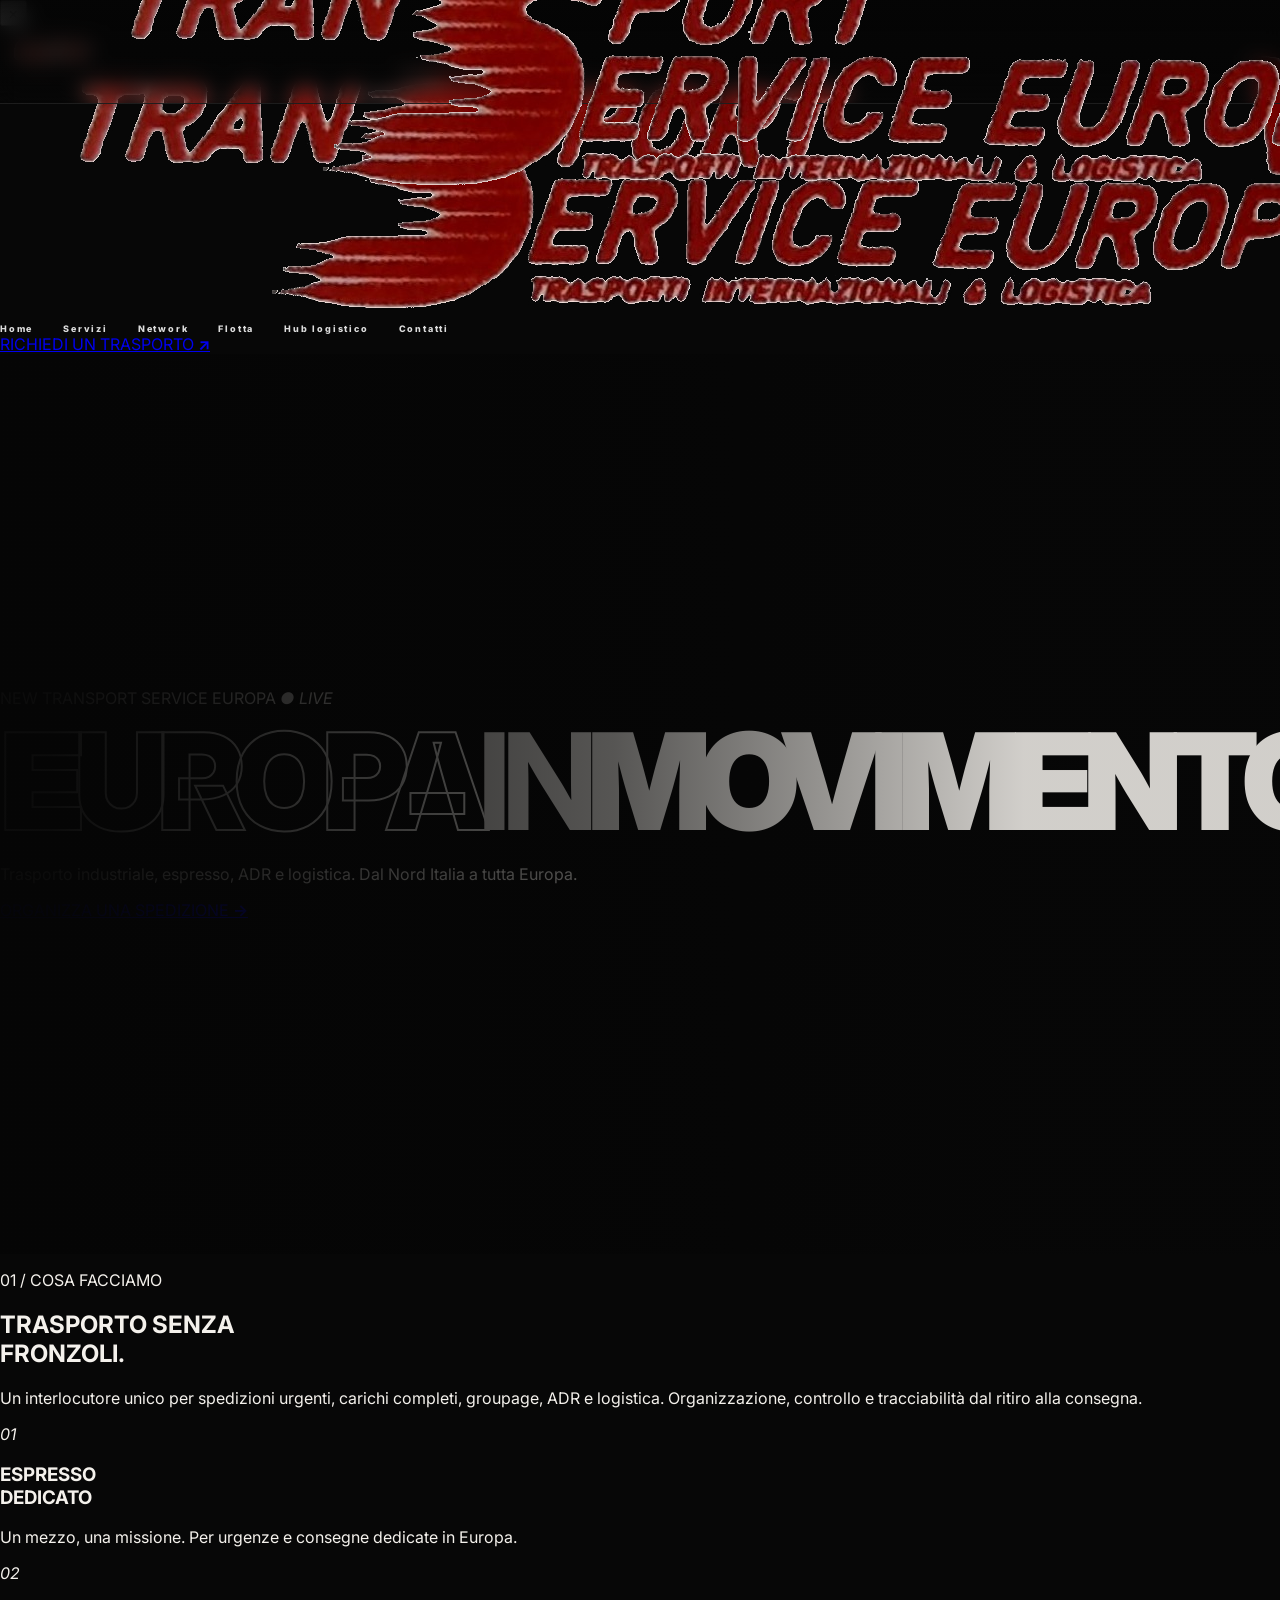
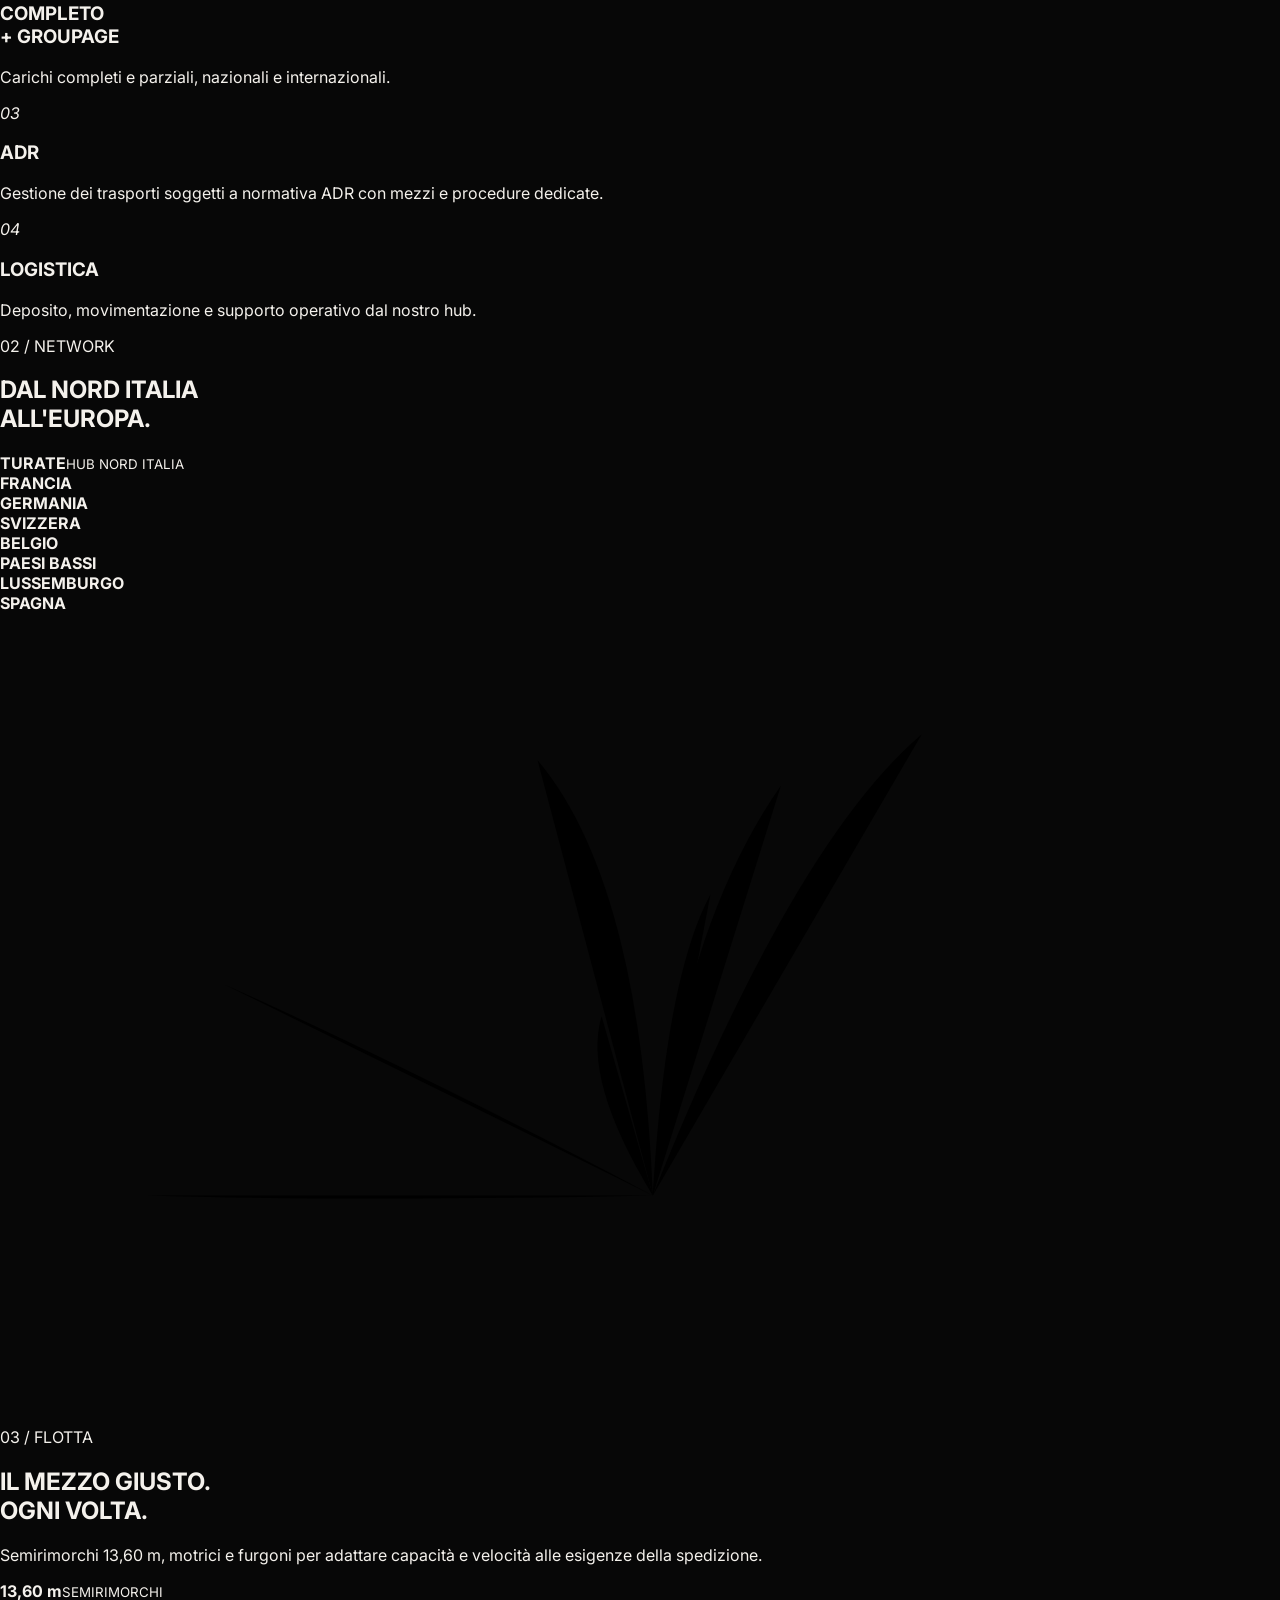
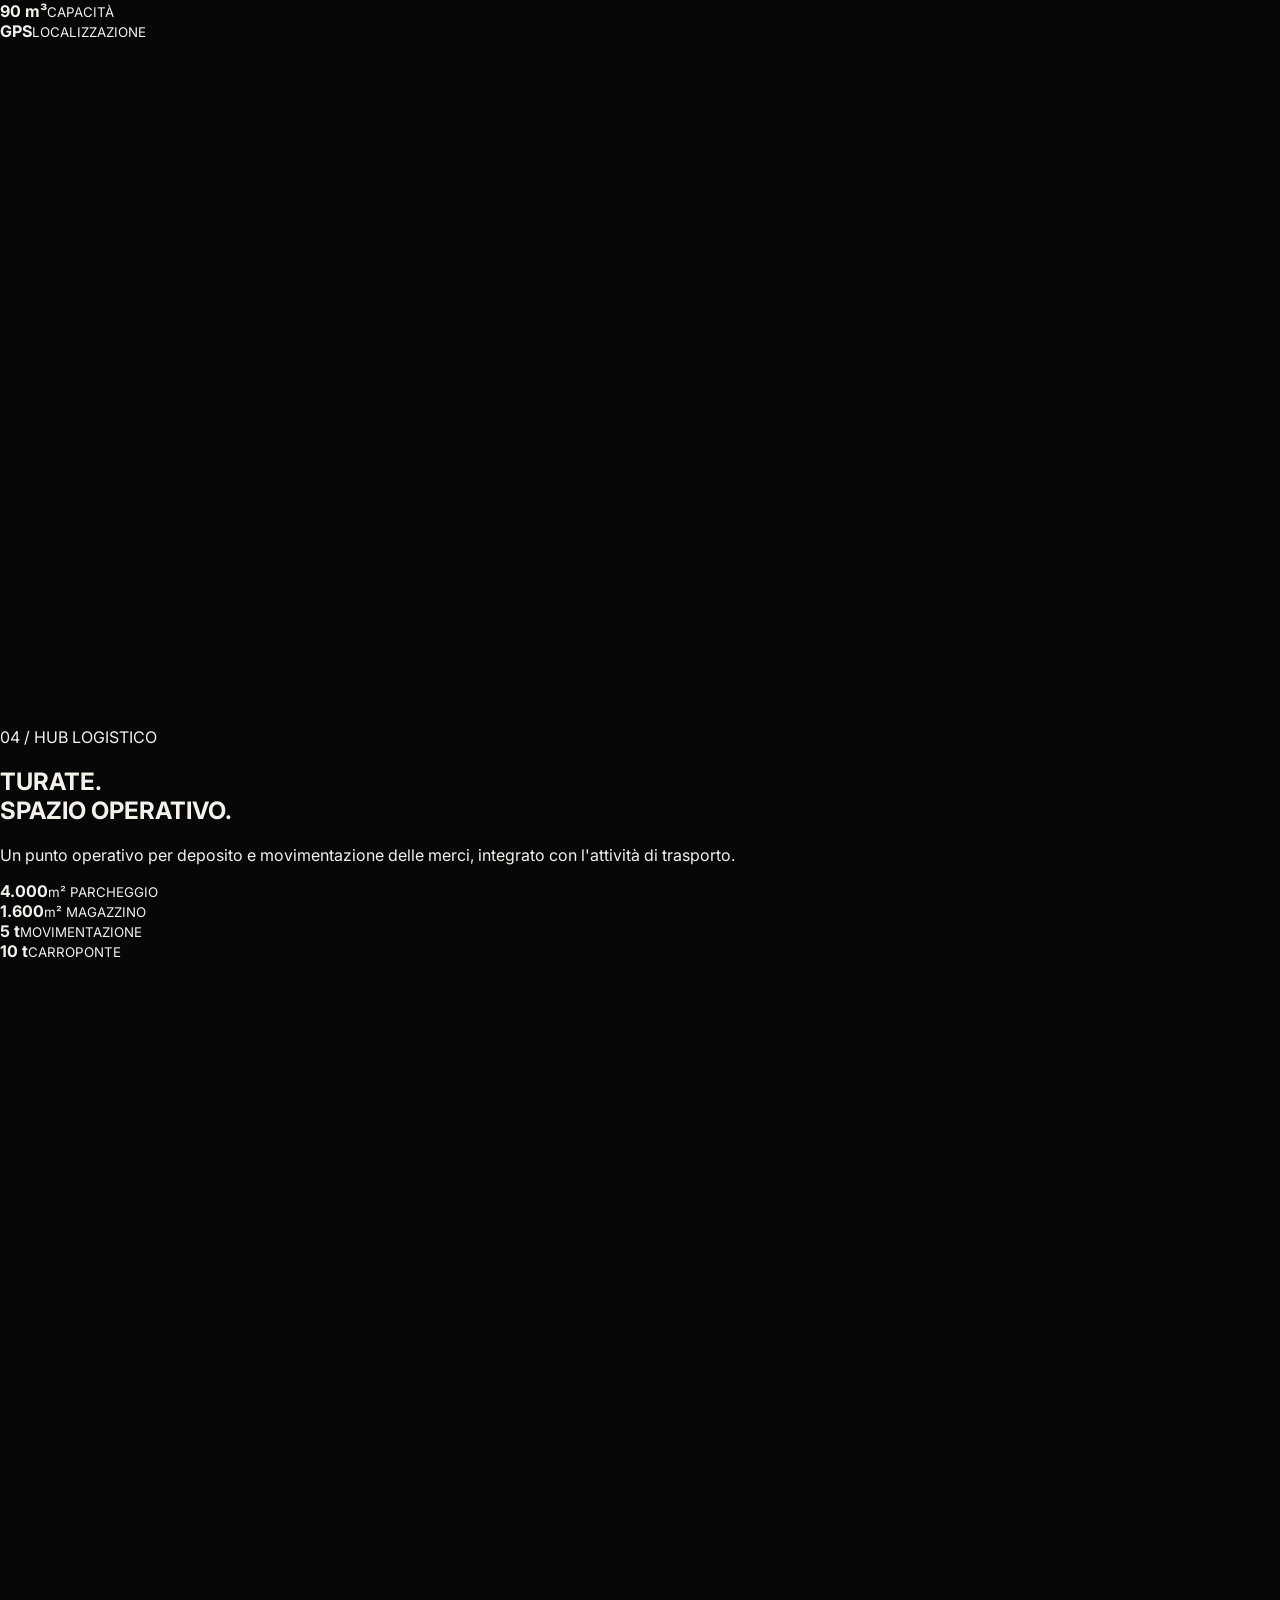
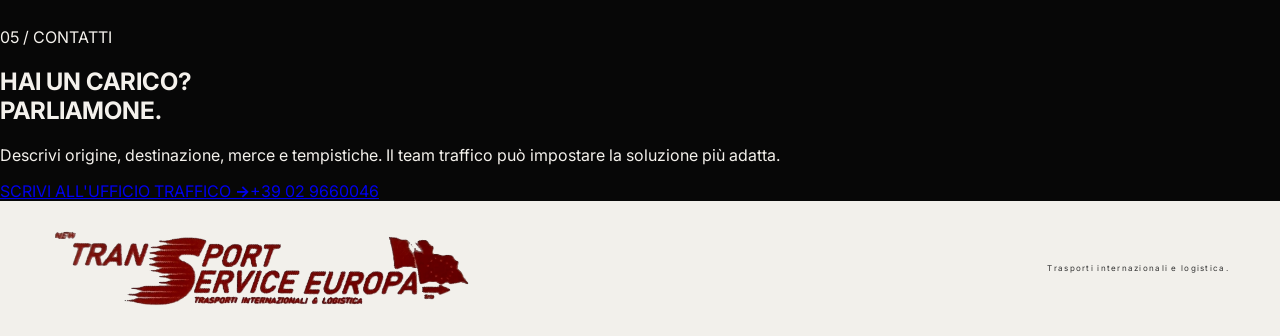
==== commit 94d10213: "Add files via upload" ====
--- a/index.html
+++ b/index.html
@@ -1,15 +1,91 @@
-<!doctype html><html lang="it"><head><meta charset="utf-8"><meta name="viewport" content="width=device-width,initial-scale=1,viewport-fit=cover"><meta name="theme-color" content="#070707"><title>New Transport Service Europa</title><meta name="description" content="New Transport Service Europa — trasporti internazionali, espresso, ADR, groupage e logistica."><link rel="stylesheet" href="assets/style.css?v=20260923-1"></head><body>
-<div class="boot"><img src="assets/img/ntse-logo.png"><div class="bootline"><i></i></div><small>EUROPEAN LOGISTICS · EST. 1984</small></div><div class="noise"></div><header><a href="#home" class="mark"><img src="assets/img/ntse-logo.png"></a><nav><a href="#mission">MISSION</a><a href="#network">EUROPA</a><a href="#fleet">FLOTTA</a><a href="#hub">LOGISTICA</a></nav><button class="cta openQuote">RICHIEDI TRASPORTO ↗</button><button class="burger">☰</button></header>
-<main><section class="hero" id="home"><div class="heroMedia"></div><div class="heroShade"></div><div class="route routeA"></div><div class="heroCopy"><div class="kicker">NEW TRANSPORT SERVICE EUROPA <b>● LIVE</b></div><h1><span>EUROPA</span><br><b class="heroRed">IN</b><br>MOVIMENTO.</h1><p>Trasporto industriale, espresso, ADR e logistica. Dal Nord Italia a tutta Europa.</p><div class="flagline" aria-hidden="true"><i></i><i></i><i></i></div><div class="heroActions"><button class="openQuote">ORGANIZZA UNA SPEDIZIONE <b>→</b></button><a href="#mission">SCOPRI NTSE ↓</a></div></div><div class="hud"><div><small>DAL</small><strong>1984</strong></div><div><small>TRACKING</small><strong>GPS</strong></div><div><small>HUB</small><strong>TURATE</strong></div><div><small>NETWORK</small><strong>EUROPA</strong></div></div><div class="heroMotto">IL TUO CARICO. LA NOSTRA STRADA.<div class="flagline bottom" aria-hidden="true"><i></i><i></i><i></i></div></div><div class="scrollCue">SCORRI <i></i></div></section>
-<section class="manifest" id="mission"><div class="manifestNo">01</div><p class="over">NON UN SEMPLICE TRASPORTATORE</p><h2>PRENDIAMO IN CARICO<br><em>IL TUO OBIETTIVO.</em></h2><div class="manifestText"><p>Ogni carico ha una destinazione. Ogni cliente ha una priorità. La nostra è farli arrivare insieme.</p><span>NEW TRANSPORT SERVICE EUROPA</span></div></section>
-<section class="film"><div class="filmMedia"></div><div class="filmWord">ON THE ROAD</div><div class="filmCaption"><b>40+</b><span>ANNI DI STRADA<br>ATTRAVERSO L'EUROPA</span></div></section>
-<section class="control" id="network"><div class="controlTop"><div><span>02 / EUROPEAN CONTROL</span><h2>UNA RETE.<br><i>MOLTE DIREZIONI.</i></h2></div><p>Collegamenti nazionali e internazionali, organizzati dall'ufficio traffico e seguiti con localizzazione GPS.</p></div><div class="mapstage"><div class="radar"></div><svg viewBox="0 0 1000 560"><path class="land" d="M96 169L220 74l148 36 73-44 100 55 113-22 111 70 110 29 45 112-66 64-18 96-133 23-101-51-95 65-98-48-105 28-87-70-104-24-23-87-74-57z"/><g class="lines"><path d="M500 418 Q350 320 245 250"/><path d="M500 418 Q430 260 470 145"/><path d="M500 418 Q570 280 710 210"/><path d="M500 418 Q650 350 805 360"/><path d="M500 418 Q370 390 220 390"/><path d="M500 418 Q520 330 575 305"/></g><g class="dots"><circle cx="500" cy="418" r="10"/><circle cx="245" cy="250" r="5"/><circle cx="470" cy="145" r="5"/><circle cx="710" cy="210" r="5"/><circle cx="805" cy="360" r="5"/><circle cx="220" cy="390" r="5"/><circle cx="575" cy="305" r="5"/></g></svg><div class="hubtag">NORD ITALIA <b>HUB</b></div><div class="ticker"><div>FRANCIA — GERMANIA — BELGIO — PAESI BASSI — SPAGNA — SVIZZERA — LUSSEMBURGO — FRANCIA — GERMANIA — BELGIO —</div></div></div></section>
-<section class="services"><article><span>01</span><h3>ESPRESSO<br>DEDICATO</h3><p>Un mezzo, una missione. Per urgenze e consegne dedicate in Europa.</p><b>↗</b></article><article><span>02</span><h3>COMPLETO<br>+ GROUPAGE</h3><p>Carichi completi e parziali, nazionali e internazionali.</p><b>↗</b></article><article><span>03</span><h3>ADR<br>+ SPECIAL</h3><p>Gestione dedicata per merci e trasporti che richiedono procedure specifiche.</p><b>↗</b></article><article><span>04</span><h3>LOGISTICA<br>+ STOCCAGGIO</h3><p>Movimentazione e deposito merci dall'hub di Turate.</p><b>↗</b></article></section>
-<section class="fleet" id="fleet"><div class="fleetBg"></div><div class="fleetHead"><span>03 / THE FLEET</span><h2>LA MACCHINA<br><i>GIUSTA.</i></h2></div><div class="specs"><div><b>13.60 M</b><span>BILICI TAUTLINER</span></div><div><b>90 M³</b><span>VOLUME</span></div><div><b>14 T</b><span>MOTRICI</span></div><div><b>GPS</b><span>LOCALIZZAZIONE</span></div></div><div class="fleetNote">COPRI/SCOPRI · ALZA/ABBASSA · SPONDA IDRAULICA · EXPRESS UNIT</div></section>
-<section class="hub" id="hub"><div class="hubVisual"></div><div class="hubContent"><span>04 / TURATE LOGISTICS HUB</span><h2>SPAZIO<br>CHE <i>LAVORA.</i></h2><div class="numbers"><div><strong data-n="4000">0</strong><small>M² PARCHEGGIO</small></div><div><strong data-n="1600">0</strong><small>M² MAGAZZINO</small></div><div><strong data-n="10">0</strong><small>T GRU A PONTE</small></div><div><strong data-n="5">0</strong><small>T CARRELLI</small></div></div></div></section>
-<section class="final"><p>IL PROSSIMO VIAGGIO PUÒ PARTIRE DA QUI.</p><h2>MUOVIAMO<br><button class="openQuote">IL TUO LAVORO ↗</button></h2><div class="contacts"><div><small>UFFICIO TRAFFICO</small><a href="tel:+39029660046">+39 02 9660046</a><a href="mailto:traffico@transportserviceitalia.it">traffico@transportserviceitalia.it</a></div><div><small>COGLIATE</small><p>Via Guido Rossa 5<br>20815 Cogliate (MB)</p></div><div><small>TURATE · HUB</small><p>Via Isonzo 32<br>22078 Turate (CO)</p></div></div></section></main>
-<footer><img src="assets/img/ntse-logo.png"><span>© 2026 NEW TRANSPORT SERVICE EUROPA</span><span>TRASPORTI INTERNAZIONALI & LOGISTICA</span></footer>
-<div class="quote"><button class="qclose">×</button><div class="qwrap"><div class="qtop"><span>NTSE / QUICK REQUEST</span><i><b></b></i></div><form><section class="step on"><small>01 / ROTTA</small><h2>DOVE ANDIAMO?</h2><input name="from" required placeholder="PARTENZA · CITTÀ / CAP"><input name="to" required placeholder="DESTINAZIONE · CITTÀ / CAP"><button type="button" class="next">CONTINUA →</button></section><section class="step"><small>02 / CARICO</small><h2>COSA MUOVIAMO?</h2><input name="cargo" required placeholder="TIPO DI MERCE"><div class="twocol"><input name="weight" placeholder="PESO"><input name="pallet" placeholder="PALLET / METRI LINEARI"></div><label><input type="checkbox" name="adr"> MERCE ADR</label><div><button type="button" class="back">←</button><button type="button" class="next">CONTINUA →</button></div></section><section class="step"><small>03 / CONTATTO</small><h2>PARTIAMO.</h2><input type="date" name="date"><input name="company" placeholder="AZIENDA"><input name="name" required placeholder="NOME / TELEFONO"><input type="email" name="email" required placeholder="EMAIL"><div><button type="button" class="back">←</button><button type="submit">PREPARA RICHIESTA →</button></div></section><section class="step done"><small>READY</small><h2>RICHIESTA PRONTA.</h2><p>Apri la mail già compilata e inviala all'ufficio traffico.</p><a class="send">APRI EMAIL →</a></section></form></div></div><script src="assets/app.js?v=20260923-1"></script><script>
-if('serviceWorker' in navigator){navigator.serviceWorker.getRegistrations().then(r=>r.forEach(x=>x.unregister()));}
-if('caches' in window){caches.keys().then(k=>Promise.all(k.map(x=>caches.delete(x))));}
-</script></body></html>
+<!doctype html>
+<html lang="it">
+<head>
+<meta charset="utf-8">
+<meta name="viewport" content="width=device-width,initial-scale=1,viewport-fit=cover">
+<meta name="theme-color" content="#080808">
+<title>New Transport Service Europa</title>
+<meta name="description" content="Trasporti internazionali, espresso dedicato, groupage, ADR e logistica in Europa.">
+<link rel="stylesheet" href="assets/style.css?v=20260923-serious1">
+</head>
+<body>
+<header class="topbar">
+  <a class="brand" href="#home" aria-label="New Transport Service Europa"><img src="assets/img/ntse-logo.png" alt="New Transport Service Europa"></a>
+  <button class="menuBtn" aria-label="Apri menu"><span></span><span></span><span></span></button>
+</header>
+
+<div class="menuPanel" aria-hidden="true">
+  <button class="menuClose" aria-label="Chiudi menu">×</button>
+  <img src="assets/img/ntse-logo.png" alt="" class="menuLogo">
+  <nav>
+    <a href="#home">Home</a><a href="#servizi">Servizi</a><a href="#network">Network</a>
+    <a href="#flotta">Flotta</a><a href="#hub">Hub logistico</a><a href="#contatti">Contatti</a>
+  </nav>
+  <a class="redBtn" href="#contatti">RICHIEDI UN TRASPORTO <b>↗</b></a>
+</div>
+
+<main>
+<section class="hero" id="home">
+  <div class="heroBg"></div><div class="heroShade"></div>
+  <div class="heroInner">
+    <div class="eyebrow">NEW TRANSPORT SERVICE EUROPA <em>● LIVE</em></div>
+    <h1><span>EUROPA</span><strong>IN</strong>MOVIMENTO.</h1>
+    <p>Trasporto industriale, espresso, ADR e logistica. Dal Nord Italia a tutta Europa.</p>
+    <a class="redBtn heroBtn" href="#contatti">ORGANIZZA UNA SPEDIZIONE <b>→</b></a>
+  </div>
+  <div class="facts"><div><small>DAL</small><b>1984</b></div><div><small>TRACKING</small><b>GPS</b></div><div><small>HUB</small><b>TURATE</b></div><div><small>NETWORK</small><b>EUROPA</b></div></div>
+</section>
+
+<section class="intro" id="servizi">
+  <p class="sectionTag">01 / COSA FACCIAMO</p>
+  <h2>TRASPORTO SENZA<br><span>FRONZOLI.</span></h2>
+  <p class="lead">Un interlocutore unico per spedizioni urgenti, carichi completi, groupage, ADR e logistica. Organizzazione, controllo e tracciabilità dal ritiro alla consegna.</p>
+  <div class="serviceGrid">
+    <article><i>01</i><h3>ESPRESSO<br>DEDICATO</h3><p>Un mezzo, una missione. Per urgenze e consegne dedicate in Europa.</p></article>
+    <article><i>02</i><h3>COMPLETO<br>+ GROUPAGE</h3><p>Carichi completi e parziali, nazionali e internazionali.</p></article>
+    <article><i>03</i><h3>ADR</h3><p>Gestione dei trasporti soggetti a normativa ADR con mezzi e procedure dedicate.</p></article>
+    <article><i>04</i><h3>LOGISTICA</h3><p>Deposito, movimentazione e supporto operativo dal nostro hub.</p></article>
+  </div>
+</section>
+
+<section class="network" id="network">
+  <div class="sectionHead"><p class="sectionTag">02 / NETWORK</p><h2>DAL NORD ITALIA<br><span>ALL'EUROPA.</span></h2></div>
+  <div class="networkCard">
+    <div class="hubDot"><b>TURATE</b><small>HUB NORD ITALIA</small></div>
+    <div class="dest d1"><b>FRANCIA</b><span></span></div>
+    <div class="dest d2"><b>GERMANIA</b><span></span></div>
+    <div class="dest d3"><b>SVIZZERA</b><span></span></div>
+    <div class="dest d4"><b>BELGIO</b><span></span></div>
+    <div class="dest d5"><b>PAESI BASSI</b><span></span></div>
+    <div class="dest d6"><b>LUSSEMBURGO</b><span></span></div>
+    <div class="dest d7"><b>SPAGNA</b><span></span></div>
+    <svg viewBox="0 0 1000 620" preserveAspectRatio="none" aria-hidden="true">
+      <g class="routes">
+       <path d="M510 455 Q330 360 175 290"/><path d="M510 455 Q530 250 610 135"/><path d="M510 455 Q455 365 470 315"/>
+       <path d="M510 455 Q500 210 420 115"/><path d="M510 455 Q620 180 720 95"/><path d="M510 455 Q520 285 555 220"/><path d="M510 455 Q285 460 115 455"/>
+      </g>
+    </svg>
+  </div>
+</section>
+
+<section class="fleet" id="flotta">
+  <div><p class="sectionTag">03 / FLOTTA</p><h2>IL MEZZO GIUSTO.<br><span>OGNI VOLTA.</span></h2>
+  <p class="lead">Semirimorchi 13,60 m, motrici e furgoni per adattare capacità e velocità alle esigenze della spedizione.</p></div>
+  <div class="fleetStats"><div><b>13,60 m</b><small>SEMIRIMORCHI</small></div><div><b>90 m³</b><small>CAPACITÀ</small></div><div><b>GPS</b><small>LOCALIZZAZIONE</small></div></div>
+</section>
+
+<section class="hub" id="hub">
+ <div class="hubCopy"><p class="sectionTag">04 / HUB LOGISTICO</p><h2>TURATE.<br><span>SPAZIO OPERATIVO.</span></h2>
+ <p class="lead">Un punto operativo per deposito e movimentazione delle merci, integrato con l'attività di trasporto.</p></div>
+ <div class="hubStats"><div><b>4.000</b><small>m² PARCHEGGIO</small></div><div><b>1.600</b><small>m² MAGAZZINO</small></div><div><b>5 t</b><small>MOVIMENTAZIONE</small></div><div><b>10 t</b><small>CARROPONTE</small></div></div>
+</section>
+
+<section class="contact" id="contatti">
+ <p class="sectionTag">05 / CONTATTI</p><h2>HAI UN CARICO?<br><span>PARLIAMONE.</span></h2>
+ <p class="lead">Descrivi origine, destinazione, merce e tempistiche. Il team traffico può impostare la soluzione più adatta.</p>
+ <div class="contactActions"><a class="redBtn" href="mailto:traffico@transportserviceitalia.it">SCRIVI ALL'UFFICIO TRAFFICO <b>→</b></a><a class="ghostBtn" href="tel:+39029660046">+39 02 9660046</a></div>
+</section>
+</main>
+<footer><img src="assets/img/ntse-logo.png" alt="New Transport Service Europa"><p>Trasporti internazionali e logistica.</p></footer>
+<script src="assets/app.js?v=20260923-serious1"></script>
+</body></html>
--- a/assets/style.css
+++ b/assets/style.css
@@ -1 +1,50 @@
 @import url('https://fonts.googleapis.com/css2?family=Inter:wght@400;600;700;800;900&display=swap');*{box-sizing:border-box}html{scroll-behavior:smooth}body{margin:0;background:#070707;color:#f4f1ec;font-family:Inter,Arial,sans-serif;overflow-x:hidden}body.lock{overflow:hidden}button,a{font:inherit}.noise{position:fixed;inset:0;pointer-events:none;z-index:999;opacity:.035;background-image:url("data:image/svg+xml,%3Csvg viewBox='0 0 180 180' xmlns='http://www.w3.org/2000/svg'%3E%3Cfilter id='n'%3E%3CfeTurbulence type='fractalNoise' baseFrequency='.9' numOctaves='3' stitchTiles='stitch'/%3E%3C/filter%3E%3Crect width='100%25' height='100%25' filter='url(%23n)'/%3E%3C/svg%3E")}.boot{position:fixed;inset:0;z-index:2000;background:#f5f3ee;display:flex;flex-direction:column;align-items:center;justify-content:center;transition:opacity .8s,visibility .8s}.boot img{width:min(760px,82vw);mix-blend-mode:multiply}.bootline{width:min(600px,70vw);height:2px;background:#ddd;margin-top:35px}.bootline i{display:block;height:100%;background:#c8322b;animation:load 1.2s forwards}@keyframes load{from{width:0}to{width:100%}}.boot small{color:#777;letter-spacing:.35em;margin-top:20px;font-size:9px}header{position:fixed;z-index:1000;top:0;left:0;right:0;height:88px;display:flex;align-items:center;padding:0 4vw;border-bottom:1px solid #ffffff18;background:linear-gradient(#050505e8,transparent);backdrop-filter:blur(10px);transition:.3s}header.solid{height:70px;background:#090909ed}.mark img{width:230px;display:block;mix-blend-mode:screen;filter:contrast(1.4)}nav{margin-left:auto;display:flex;gap:30px}nav a{color:#ddd;text-decoration:none;font-size:9px;font-weight:800;letter-spacing:.2em}.cta{margin-left:35px;border:1px solid #fff5;background:#0004;color:#fff;padding:14px 17px;font-size:9px;font-weight:800;letter-spacing:.16em}.burger{display:none;margin-left:auto;background:none;border:0;color:#fff;font-size:25px}.hero{height:100svh;min-height:720px;position:relative;overflow:hidden;display:flex;align-items:center}.heroMedia,.filmMedia,.fleetBg,.hubVisual{position:absolute;inset:0;background-size:cover;background-position:center}.heroMedia{inset:-5%;background-image:url('https://www.transportserviceitalia.it/wp-content/uploads/2024/10/Immagine-2024-10-15-090943-1500x630.jpg');transform:scale(1.08)}.heroShade{position:absolute;inset:0;background:linear-gradient(90deg,#050505f8 4%,#050505a8 48%,#05050525 80%),linear-gradient(0deg,#070707 0%,transparent 25%)}.route{position:absolute;right:-10vw;top:20%;width:70vw;height:1px;background:linear-gradient(90deg,transparent,#d7372f,transparent);transform:rotate(-12deg);box-shadow:0 0 18px #d7372f}.heroCopy{position:relative;z-index:2;margin-left:7vw;padding-top:50px}.kicker{font-size:9px;letter-spacing:.28em;color:#aaa}.kicker b{color:#4dde78;margin-left:15px}.hero h1{font-size:clamp(70px,10.5vw,168px);line-height:.75;letter-spacing:-.085em;margin:25px 0 35px;font-weight:900}.hero h1 span{color:transparent;-webkit-text-stroke:1px #eee}.heroCopy>p{max-width:610px;color:#b9b9b9;font-size:clamp(15px,1.25vw,20px);line-height:1.6}.heroActions{display:flex;gap:30px;align-items:center;margin-top:38px}.heroActions button,.quote form button{background:#c9342d;border:0;color:#fff;padding:18px 22px;font-size:10px;font-weight:900;letter-spacing:.13em;cursor:pointer}.heroActions button b{margin-left:30px}.heroActions a{color:#ddd;text-decoration:none;font-size:9px;letter-spacing:.18em}.hud{position:absolute;right:0;bottom:0;display:grid;grid-template-columns:repeat(4,145px);background:#080808df;border-top:1px solid #ffffff1b}.hud div{padding:18px;border-left:1px solid #ffffff15}.hud small{display:block;color:#6e6e6e;font-size:7px;letter-spacing:.18em}.hud strong{display:block;font-size:12px;margin-top:6px}.scrollCue{position:absolute;left:2vw;bottom:30px;writing-mode:vertical-rl;font-size:7px;letter-spacing:.25em;color:#777}.scrollCue i{height:55px;border-left:1px solid #777;margin-top:12px}.manifest{min-height:100svh;padding:150px 8vw 110px;background:#eeeae3;color:#0a0a0a;position:relative}.manifestNo{position:absolute;right:6vw;top:80px;font-size:22vw;font-weight:900;color:#dedad3;line-height:1}.over{position:relative;font-size:9px;letter-spacing:.25em;color:#c9342d;font-weight:900}.manifest h2{position:relative;font-size:clamp(62px,9vw,145px);line-height:.82;letter-spacing:-.075em;margin:80px 0}.manifest h2 em{font-style:normal;color:transparent;-webkit-text-stroke:1.5px #111}.manifestText{margin-left:48%;max-width:620px;border-top:1px solid #999;padding-top:28px}.manifestText p{font-size:clamp(20px,2vw,30px);line-height:1.35}.manifestText span{display:block;margin-top:40px;font-size:8px;letter-spacing:.25em;color:#777}.film{height:100svh;min-height:720px;position:relative;overflow:hidden}.filmMedia{background-image:linear-gradient(90deg,#000b,#0001),url('https://www.transportserviceitalia.it/wp-content/uploads/2024/10/98344773_2581466795503381_6693977526072508416_o-1440x630.jpg');background-attachment:fixed}.filmWord{position:absolute;left:-2vw;top:13%;font-size:14vw;font-weight:900;letter-spacing:-.08em;color:#ffffff10;white-space:nowrap}.filmCaption{position:absolute;left:8vw;bottom:10%;display:flex;align-items:end;gap:25px}.filmCaption b{font-size:9vw;line-height:.8}.filmCaption span{font-size:10px;letter-spacing:.2em;line-height:1.7;color:#ccc}.control{padding:130px 0 0;background:#080a0d}.controlTop{padding:0 8vw;display:grid;grid-template-columns:2fr 1fr;align-items:end}.controlTop span,.fleetHead span,.hubContent>span{color:#d33b32;font-size:9px;font-weight:900;letter-spacing:.24em}.controlTop h2,.fleetHead h2,.hubContent h2{font-size:clamp(60px,8vw,125px);line-height:.82;letter-spacing:-.07em;margin:20px 0}.controlTop h2 i,.fleetHead h2 i,.hubContent h2 i{font-style:normal;color:transparent;-webkit-text-stroke:1px #ddd}.controlTop>p{color:#888;line-height:1.7;padding-bottom:25px}.mapstage{height:650px;position:relative;overflow:hidden;background:radial-gradient(circle at 50% 50%,#1a2028,#080a0d 55%)}.mapstage svg{width:100%;height:100%}.land{fill:#0d1117;stroke:#343a42}.lines path{fill:none;stroke:#d33b32;stroke-width:2;stroke-dasharray:10 12;animation:dash 7s linear infinite;filter:drop-shadow(0 0 5px #d33b32)}@keyframes dash{to{stroke-dashoffset:-200}}.dots circle{fill:#e3453c;filter:drop-shadow(0 0 7px #e3453c)}.radar{position:absolute;width:500px;height:500px;border:1px solid #ffffff0b;border-radius:50%;left:50%;top:50%;transform:translate(-50%,-50%);box-shadow:0 0 0 120px #ffffff05,0 0 0 240px #ffffff03}.hubtag{position:absolute;left:50%;top:73%;font-size:8px;letter-spacing:.2em}.hubtag b{color:#e3453c}.ticker{position:absolute;bottom:0;left:0;right:0;border-top:1px solid #ffffff18;border-bottom:1px solid #ffffff18;overflow:hidden;padding:18px 0}.ticker div{font-size:10px;letter-spacing:.25em;white-space:nowrap;animation:tick 24s linear infinite}@keyframes tick{to{transform:translateX(-50%)}}.services{display:grid;grid-template-columns:repeat(4,1fr);background:#ece8e1;color:#0a0a0a}.services article{min-height:520px;padding:50px 32px;border-right:1px solid #bbb;position:relative;transition:.4s}.services article:hover{background:#c9342d;color:#fff;transform:translateY(-15px)}.services span{font-size:9px;font-weight:900}.services h3{font-size:clamp(30px,3vw,48px);line-height:.9;letter-spacing:-.05em;margin-top:90px}.services p{line-height:1.6;color:#626262}.services article:hover p{color:#ffe8e5}.services article>b{position:absolute;bottom:35px;font-size:28px}.fleet{height:100svh;min-height:760px;position:relative;overflow:hidden}.fleetBg{background-image:linear-gradient(90deg,#060606f5 0,#06060690 45%,#06060622),url('https://www.transportserviceitalia.it/wp-content/uploads/2024/10/Immagine-2024-10-15-095935-1500x630.jpg')}.fleetHead{position:relative;padding:120px 8vw}.specs{position:absolute;left:8vw;right:8vw;bottom:90px;display:grid;grid-template-columns:repeat(4,1fr);border-top:1px solid #ffffff44}.specs div{padding:25px 20px 10px 0;border-right:1px solid #ffffff28}.specs b{display:block;font-size:clamp(28px,3.5vw,55px)}.specs span{font-size:8px;letter-spacing:.18em;color:#aaa}.fleetNote{position:absolute;right:3vw;top:50%;writing-mode:vertical-rl;font-size:7px;letter-spacing:.25em;color:#999}.hub{min-height:900px;position:relative;overflow:hidden}.hubVisual{background-image:linear-gradient(90deg,#080808ef,#08080877),url('https://www.transportserviceitalia.it/wp-content/uploads/2015/10/20161201_171832_RichtoneHDR-2-1210x423.jpg')}.hubContent{position:relative;padding:140px 8vw}.numbers{display:grid;grid-template-columns:repeat(4,1fr);margin-top:90px}.numbers div{padding:28px;border:1px solid #ffffff1f;background:#070707b5}.numbers strong{display:block;font-size:clamp(35px,4vw,65px)}.numbers strong:after{content:'+';color:#d33b32}.numbers small{font-size:8px;letter-spacing:.18em;color:#999}.final{background:#c9342d;padding:130px 8vw 70px}.final>p{font-size:9px;letter-spacing:.25em}.final h2{font-size:clamp(70px,10vw,160px);line-height:.8;letter-spacing:-.08em;margin:35px 0 110px}.final h2 button{font-size:inherit;font-weight:inherit;letter-spacing:inherit;color:#fff;background:none;border:0;border-bottom:5px solid #fff;padding:0;cursor:pointer}.contacts{display:grid;grid-template-columns:2fr 1fr 1fr;border-top:1px solid #ffffff70;padding-top:28px}.contacts div{display:flex;flex-direction:column;gap:8px}.contacts small{font-size:7px;letter-spacing:.2em;color:#ffd5d1}.contacts a,.contacts p{color:#fff;text-decoration:none;font-size:13px;line-height:1.6;margin:0}footer{background:#f2f0eb;color:#333;display:flex;align-items:center;justify-content:space-between;padding:28px 4vw;font-size:8px;letter-spacing:.16em}footer img{width:260px;mix-blend-mode:multiply}.quote{position:fixed;inset:0;z-index:1500;background:#080808;transform:translateY(105%);transition:.7s cubic-bezier(.77,0,.18,1);overflow:auto}.quote.open{transform:none}.qclose{position:absolute;right:4vw;top:28px;color:#fff;background:none;border:0;font-size:40px}.qwrap{max-width:1050px;margin:auto;padding:90px 30px}.qtop{display:flex;align-items:center;gap:30px;font-size:8px;letter-spacing:.22em;color:#999}.qtop i{height:2px;background:#333;flex:1}.qtop i b{display:block;width:33%;height:100%;background:#c9342d;transition:.4s}.step{display:none}.step.on{display:block;animation:enter .5s}@keyframes enter{from{opacity:0;transform:translateX(35px)}to{opacity:1;transform:none}}.step small{display:block;margin-top:80px;color:#c9342d;letter-spacing:.2em}.step h2{font-size:clamp(55px,8vw,110px);letter-spacing:-.07em;margin:15px 0 45px}.step input:not([type=checkbox]){display:block;width:100%;padding:20px 5px;background:none;border:0;border-bottom:1px solid #444;color:#fff;font-size:20px;outline:none}.step input:focus{border-color:#c9342d}.twocol{display:grid;grid-template-columns:1fr 1fr;gap:20px}.step label{display:block;margin:25px 0;color:#aaa}.step .back{background:#282828}.done p{color:#aaa}.send{display:inline-block;margin-top:30px;padding:18px 22px;background:#c9342d;color:#fff;text-decoration:none;font-size:10px;font-weight:900;letter-spacing:.15em}.reveal{opacity:0;transform:translateY(50px);transition:1s}.reveal.in{opacity:1;transform:none}@media(max-width:850px){header{height:68px;padding:0 18px}.mark img{width:170px}nav,.cta{display:none}.burger{display:block}.heroCopy{margin-left:22px;margin-right:18px}.hero h1{font-size:19vw}.heroMedia{background-position:62% center}.hud{left:0;grid-template-columns:repeat(4,1fr)}.hud div{padding:12px 7px}.hud strong{font-size:9px}.scrollCue{display:none}.heroActions{align-items:flex-start;flex-direction:column}.manifest{padding:110px 22px 80px}.manifest h2{font-size:17vw;margin:70px 0}.manifestText{margin-left:0}.filmMedia{background-attachment:scroll;background-position:65%}.filmCaption{left:22px}.filmCaption b{font-size:22vw}.controlTop{padding:90px 22px 20px;display:block}.mapstage{height:500px}.mapstage svg{width:150%;margin-left:-25%}.services{grid-template-columns:1fr}.services article{min-height:330px}.services h3{margin-top:55px}.fleetHead{padding:100px 22px}.fleetBg{background-position:62%}.specs{left:22px;right:22px;bottom:55px;grid-template-columns:1fr 1fr}.specs div{padding:15px 8px}.fleetNote{display:none}.hub{min-height:820px}.hubContent{padding:110px 22px}.numbers{grid-template-columns:1fr 1fr;margin-top:60px}.numbers div{padding:18px 12px}.final{padding:90px 22px 55px}.final h2{font-size:18vw;margin-bottom:70px}.contacts{grid-template-columns:1fr;gap:35px}footer{flex-direction:column;gap:18px;align-items:flex-start}.qwrap{padding:80px 22px}.twocol{grid-template-columns:1fr}}
+
+/* ===== NTSE HERO / LOGO FINAL OVERRIDES ===== */
+.boot img,.mark img,footer img{mix-blend-mode:normal!important;filter:none!important}
+.boot img{width:min(980px,90vw)}
+header{height:104px;background:linear-gradient(180deg,#050505f5 0%,#050505b8 72%,transparent)}
+.mark{display:flex;align-items:center;max-width:min(760px,58vw)}
+.mark img{width:min(610px,48vw);height:auto;object-fit:contain}
+.heroCopy{padding-top:95px}
+.hero h1{line-height:.72}
+.hero h1 span{color:transparent;-webkit-text-stroke:2px #f5f3ee}
+.heroRed{display:inline-block;color:#df2722;font:inherit}
+.flagline{display:flex;width:210px;height:4px;margin:23px 0 0}
+.flagline i{flex:1}.flagline i:nth-child(1){background:#159447}.flagline i:nth-child(2){background:#f4f4f1}.flagline i:nth-child(3){background:#d9232e}
+.heroMotto{position:absolute;z-index:3;bottom:25px;left:50%;transform:translateX(-50%);font-size:8px;letter-spacing:.34em;white-space:nowrap;color:#ddd;text-align:center}
+.heroMotto .bottom{width:126px;height:3px;margin:13px auto 0}
+footer img{width:min(420px,55vw)}
+@media(max-width:850px){
+  header{height:132px;padding:10px 16px 15px;align-items:flex-start}
+  .mark{width:calc(100% - 62px);max-width:none;height:96px;align-items:center}
+  .mark img{width:100%;max-width:none;height:auto;max-height:94px;object-fit:contain;object-position:left center}
+  .burger{font-size:34px;line-height:1;margin-top:19px}
+  .hero{min-height:860px}
+  .heroCopy{margin-left:22px;margin-right:20px;padding-top:110px;align-self:flex-start;margin-top:105px}
+  .kicker{font-size:10px;line-height:1.6;letter-spacing:.25em}
+  .hero h1{font-size:18.2vw;line-height:.78;letter-spacing:-.07em;margin:25px 0 24px}
+  .hero h1 span{-webkit-text-stroke:1.5px #f5f3ee}
+  .heroRed{font-size:.92em}
+  .heroCopy>p{font-size:17px;line-height:1.45;max-width:92%}
+  .heroActions{gap:18px;margin-top:28px}
+  .heroActions button{width:100%;max-width:420px;padding:20px 17px;font-size:11px}
+  .heroActions button b{float:right}
+  .heroMedia{inset:0;background-position:62% center;transform:none}
+  .heroShade{background:linear-gradient(180deg,#050505ef 0%,#050505b8 38%,#0505053d 64%,#070707f4 100%),linear-gradient(90deg,#050505b5 0%,transparent 75%)}
+  .hud{bottom:62px;background:#080808e8;border-top:1px solid #ffffff28;border-bottom:1px solid #ffffff20}
+  .hud div{text-align:center;padding:16px 4px}
+  .hud small{font-size:7px;letter-spacing:.13em}
+  .hud strong{font-size:11px;margin-top:7px}
+  .heroMotto{bottom:16px;font-size:7px;letter-spacing:.25em}
+  .flagline{width:170px}
+  .boot img{width:92vw}
+}
+@media(max-width:430px){
+  header{height:116px}
+  .mark{height:82px;width:calc(100% - 54px)}
+  .mark img{max-height:80px}
+  .burger{margin-top:14px}
+  .heroCopy{margin-top:88px;padding-top:105px}
+  .hero h1{font-size:18vw}
+}
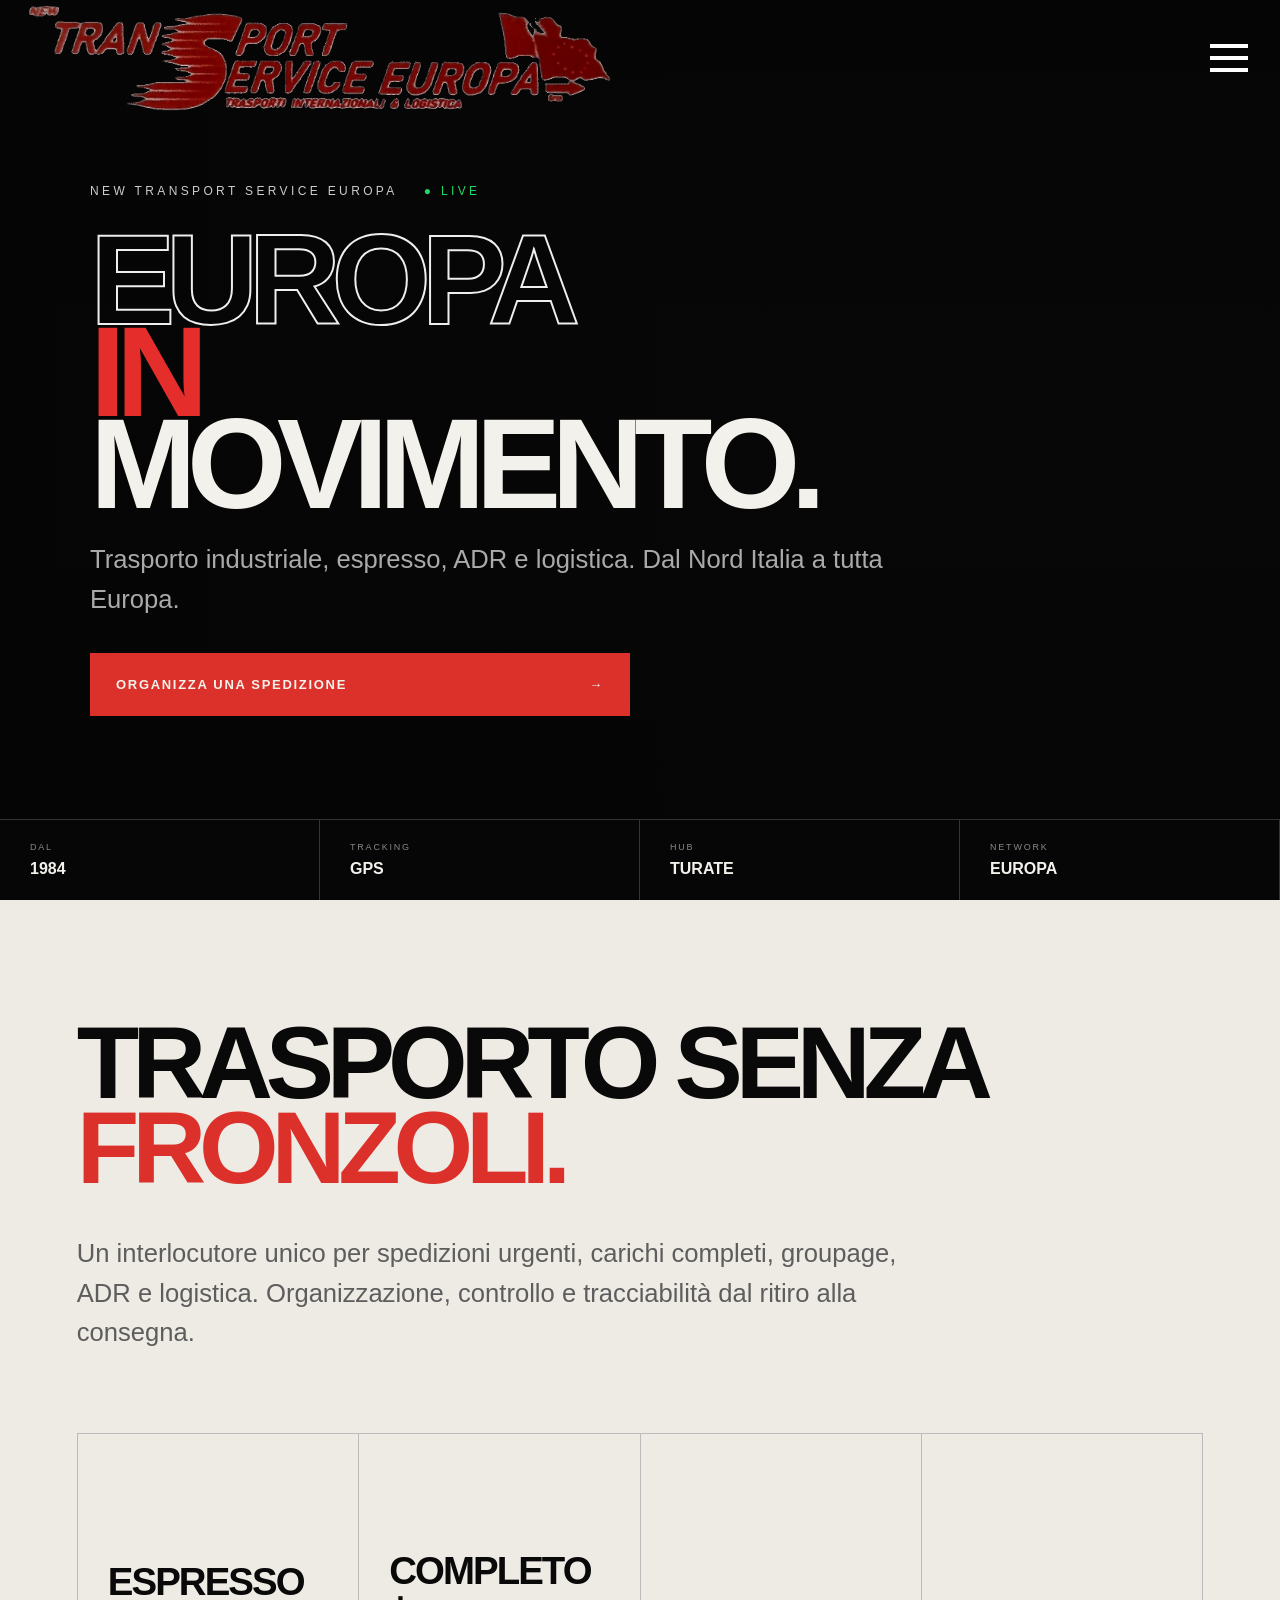
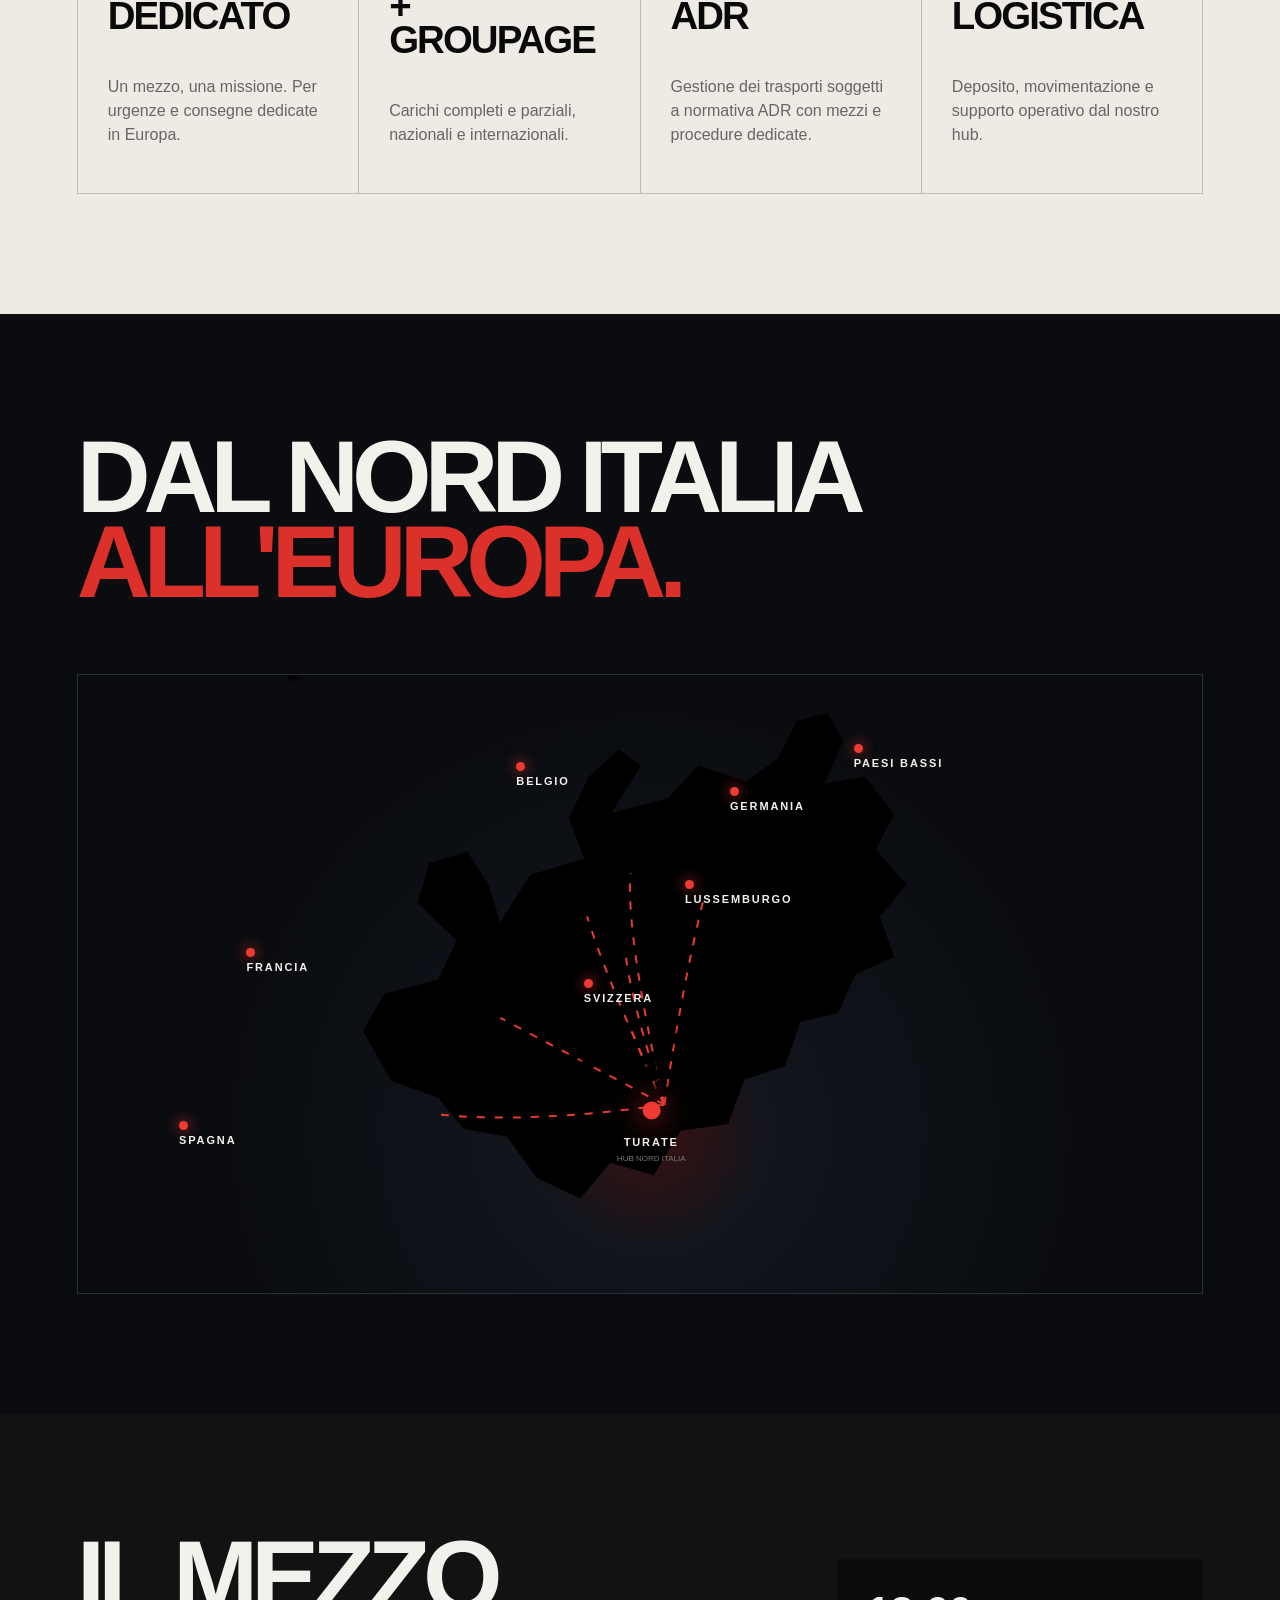
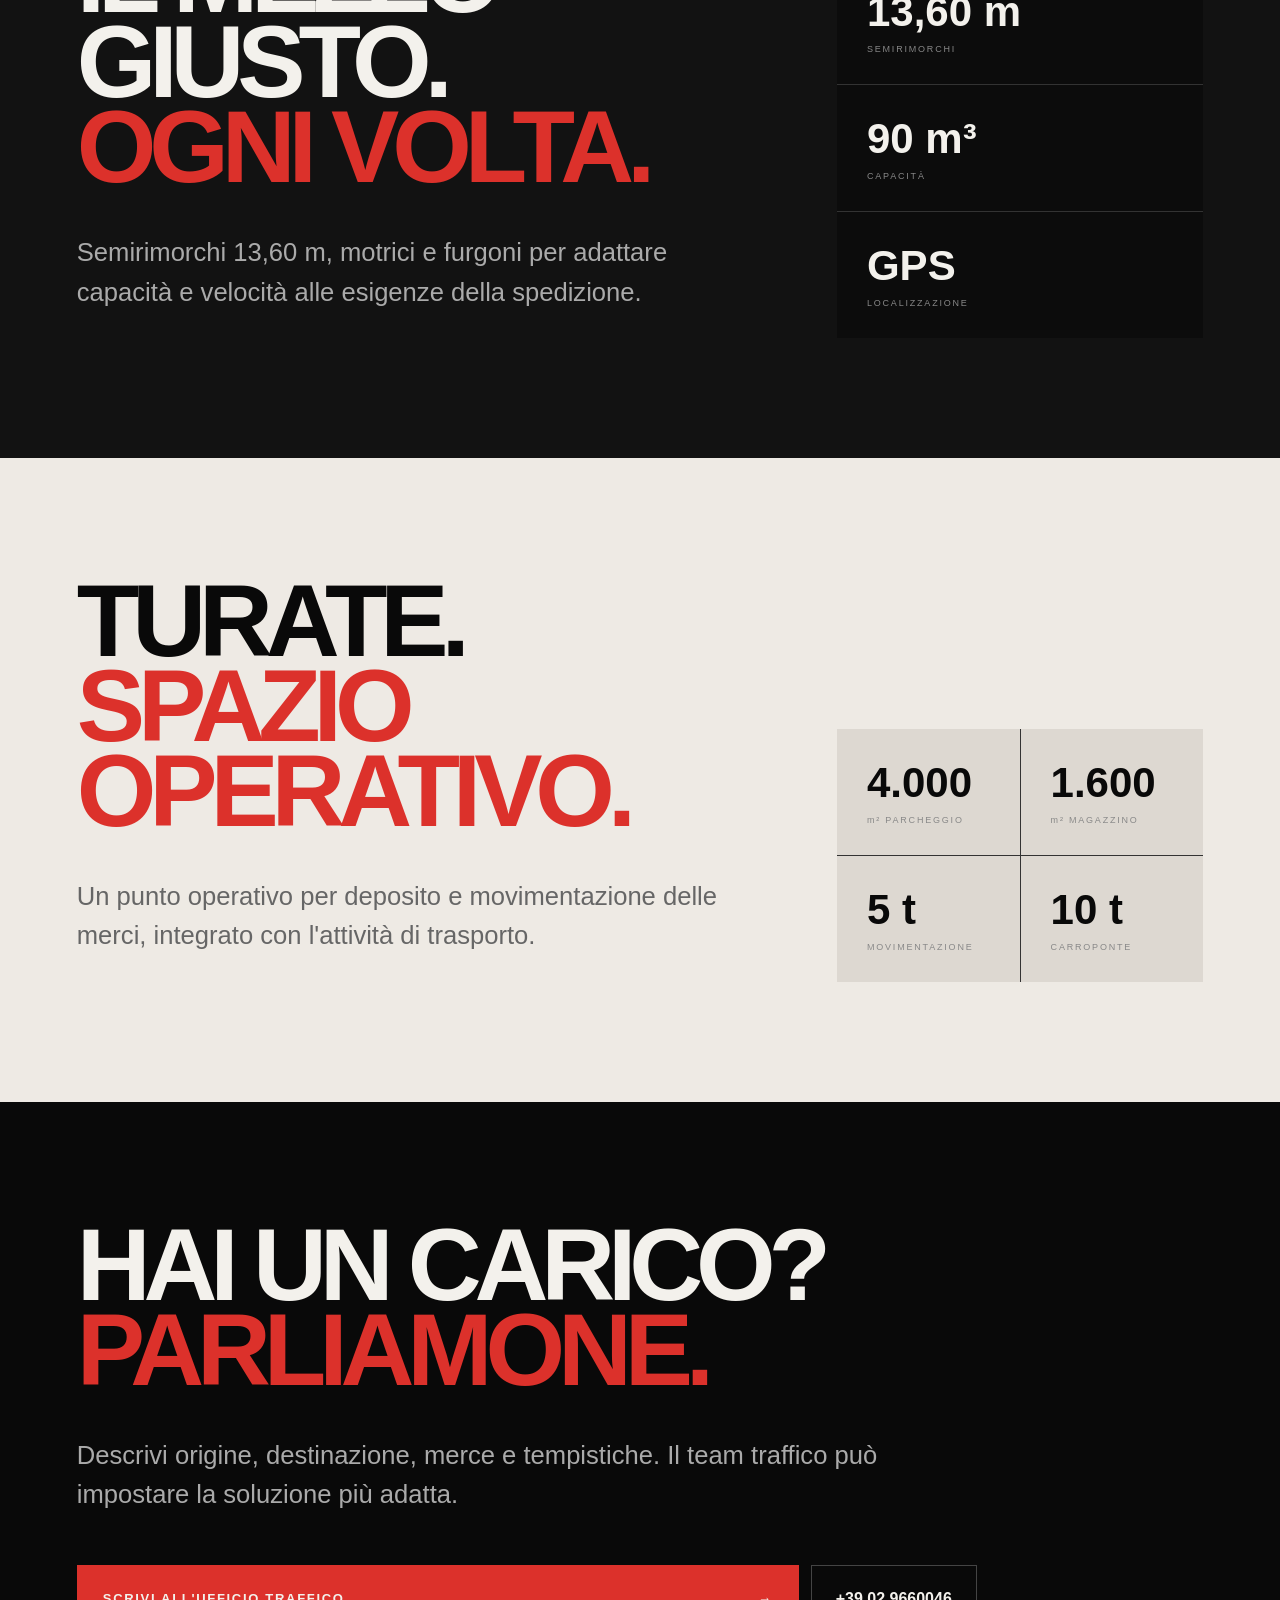
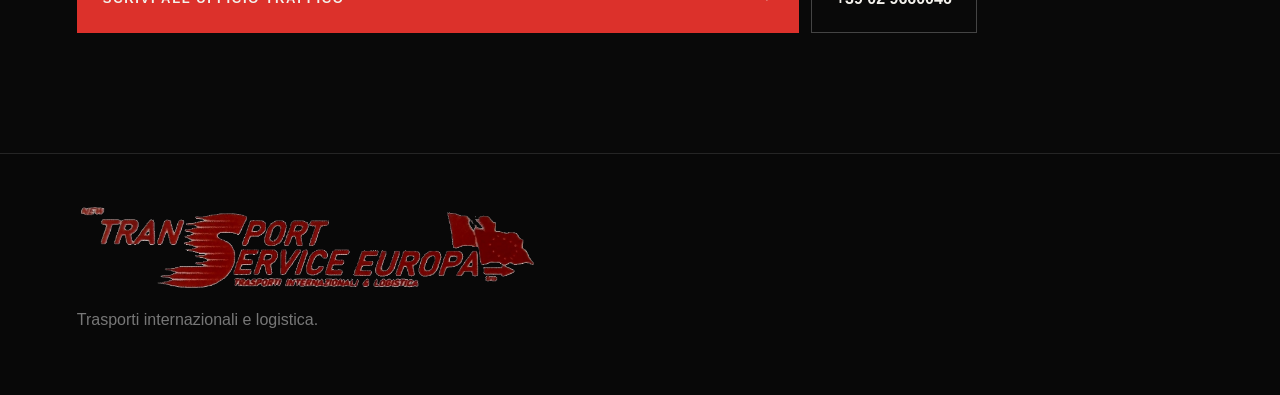
==== commit 037fcbc9: "Add files via upload" ====
--- a/index.html
+++ b/index.html
@@ -6,7 +6,7 @@
 <meta name="theme-color" content="#080808">
 <title>New Transport Service Europa</title>
 <meta name="description" content="Trasporti internazionali, espresso dedicato, groupage, ADR e logistica in Europa.">
-<link rel="stylesheet" href="assets/style.css?v=20260923-serious1">
+<link rel="stylesheet" href="assets/style.css?v=20260923-serious2">
 </head>
 <body>
 <header class="topbar">
@@ -37,55 +37,73 @@
 </section>
 
 <section class="intro" id="servizi">
-  <p class="sectionTag">01 / COSA FACCIAMO</p>
+  
   <h2>TRASPORTO SENZA<br><span>FRONZOLI.</span></h2>
   <p class="lead">Un interlocutore unico per spedizioni urgenti, carichi completi, groupage, ADR e logistica. Organizzazione, controllo e tracciabilità dal ritiro alla consegna.</p>
   <div class="serviceGrid">
-    <article><i>01</i><h3>ESPRESSO<br>DEDICATO</h3><p>Un mezzo, una missione. Per urgenze e consegne dedicate in Europa.</p></article>
-    <article><i>02</i><h3>COMPLETO<br>+ GROUPAGE</h3><p>Carichi completi e parziali, nazionali e internazionali.</p></article>
-    <article><i>03</i><h3>ADR</h3><p>Gestione dei trasporti soggetti a normativa ADR con mezzi e procedure dedicate.</p></article>
-    <article><i>04</i><h3>LOGISTICA</h3><p>Deposito, movimentazione e supporto operativo dal nostro hub.</p></article>
+    <article><h3>ESPRESSO<br>DEDICATO</h3><p>Un mezzo, una missione. Per urgenze e consegne dedicate in Europa.</p></article>
+    <article><h3>COMPLETO<br>+ GROUPAGE</h3><p>Carichi completi e parziali, nazionali e internazionali.</p></article>
+    <article><h3>ADR</h3><p>Gestione dei trasporti soggetti a normativa ADR con mezzi e procedure dedicate.</p></article>
+    <article><h3>LOGISTICA</h3><p>Deposito, movimentazione e supporto operativo dal nostro hub.</p></article>
   </div>
 </section>
 
 <section class="network" id="network">
-  <div class="sectionHead"><p class="sectionTag">02 / NETWORK</p><h2>DAL NORD ITALIA<br><span>ALL'EUROPA.</span></h2></div>
-  <div class="networkCard">
-    <div class="hubDot"><b>TURATE</b><small>HUB NORD ITALIA</small></div>
-    <div class="dest d1"><b>FRANCIA</b><span></span></div>
-    <div class="dest d2"><b>GERMANIA</b><span></span></div>
-    <div class="dest d3"><b>SVIZZERA</b><span></span></div>
-    <div class="dest d4"><b>BELGIO</b><span></span></div>
-    <div class="dest d5"><b>PAESI BASSI</b><span></span></div>
-    <div class="dest d6"><b>LUSSEMBURGO</b><span></span></div>
-    <div class="dest d7"><b>SPAGNA</b><span></span></div>
-    <svg viewBox="0 0 1000 620" preserveAspectRatio="none" aria-hidden="true">
+  <div class="sectionHead"><h2>DAL NORD ITALIA<br><span>ALL'EUROPA.</span></h2></div>
+  <div class="networkCard" aria-label="Network europeo da Turate">
+    <div class="europeMap" aria-hidden="true">
+      <svg class="europeShape" viewBox="0 0 720 640" preserveAspectRatio="xMidYMid meet">
+        <path d="M102 420 L73 369 95 330 151 315 170 275 215 256 246 207 302 190 330 143 388 128 420 94 470 110 503 86 551 113 592 105 623 144 604 181 636 217 608 250 623 292 583 310 565 350 526 359 510 405 468 419 451 465 402 472 374 518 329 505 298 542 253 521 222 478 177 470 151 438 Z"/>
+        <path d="M170 275 L130 236 141 195 181 183 203 217 215 256M302 190 L286 148 307 105 338 77 361 94 330 143M503 86 L522 48 554 39 570 68 551 113"/>
+      </svg>
+    </div>
+    <svg class="routeLayer" viewBox="0 0 720 640" preserveAspectRatio="xMidYMid meet" aria-hidden="true">
+      <defs><filter id="glow"><feGaussianBlur stdDeviation="4" result="b"/><feMerge><feMergeNode in="b"/><feMergeNode in="SourceGraphic"/></feMerge></filter></defs>
       <g class="routes">
-       <path d="M510 455 Q330 360 175 290"/><path d="M510 455 Q530 250 610 135"/><path d="M510 455 Q455 365 470 315"/>
-       <path d="M510 455 Q500 210 420 115"/><path d="M510 455 Q620 180 720 95"/><path d="M510 455 Q520 285 555 220"/><path d="M510 455 Q285 460 115 455"/>
+        <path id="rFR" d="M385 445 Q300 400 215 355"/><path id="rDE" d="M385 445 Q405 315 425 235"/>
+        <path id="rCH" d="M385 445 Q365 405 350 365"/><path id="rBE" d="M385 445 Q325 315 305 250"/>
+        <path id="rNL" d="M385 445 Q345 270 350 205"/><path id="rLU" d="M385 445 Q350 335 345 290"/>
+        <path id="rES" d="M385 445 Q245 465 150 455"/>
+      </g>
+      <g class="travelers" filter="url(#glow)">
+        <circle r="5"><animateMotion dur="3.8s" repeatCount="indefinite"><mpath href="#rFR"/></animateMotion></circle>
+        <circle r="5"><animateMotion dur="4.3s" begin=".4s" repeatCount="indefinite"><mpath href="#rDE"/></animateMotion></circle>
+        <circle r="5"><animateMotion dur="2.5s" begin=".7s" repeatCount="indefinite"><mpath href="#rCH"/></animateMotion></circle>
+        <circle r="5"><animateMotion dur="4.1s" begin="1.1s" repeatCount="indefinite"><mpath href="#rBE"/></animateMotion></circle>
+        <circle r="5"><animateMotion dur="4.6s" begin="1.4s" repeatCount="indefinite"><mpath href="#rNL"/></animateMotion></circle>
+        <circle r="5"><animateMotion dur="3.4s" begin=".9s" repeatCount="indefinite"><mpath href="#rLU"/></animateMotion></circle>
+        <circle r="5"><animateMotion dur="4.8s" begin="1.8s" repeatCount="indefinite"><mpath href="#rES"/></animateMotion></circle>
       </g>
     </svg>
+    <div class="hubDot"><b>TURATE</b><small>HUB NORD ITALIA</small></div>
+    <div class="dest d1"><span></span><b>FRANCIA</b></div>
+    <div class="dest d2"><span></span><b>GERMANIA</b></div>
+    <div class="dest d3"><span></span><b>SVIZZERA</b></div>
+    <div class="dest d4"><span></span><b>BELGIO</b></div>
+    <div class="dest d5"><span></span><b>PAESI BASSI</b></div>
+    <div class="dest d6"><span></span><b>LUSSEMBURGO</b></div>
+    <div class="dest d7"><span></span><b>SPAGNA</b></div>
   </div>
 </section>
 
 <section class="fleet" id="flotta">
-  <div><p class="sectionTag">03 / FLOTTA</p><h2>IL MEZZO GIUSTO.<br><span>OGNI VOLTA.</span></h2>
+  <div><h2>IL MEZZO GIUSTO.<br><span>OGNI VOLTA.</span></h2>
   <p class="lead">Semirimorchi 13,60 m, motrici e furgoni per adattare capacità e velocità alle esigenze della spedizione.</p></div>
   <div class="fleetStats"><div><b>13,60 m</b><small>SEMIRIMORCHI</small></div><div><b>90 m³</b><small>CAPACITÀ</small></div><div><b>GPS</b><small>LOCALIZZAZIONE</small></div></div>
 </section>
 
 <section class="hub" id="hub">
- <div class="hubCopy"><p class="sectionTag">04 / HUB LOGISTICO</p><h2>TURATE.<br><span>SPAZIO OPERATIVO.</span></h2>
+ <div class="hubCopy"><h2>TURATE.<br><span>SPAZIO OPERATIVO.</span></h2>
  <p class="lead">Un punto operativo per deposito e movimentazione delle merci, integrato con l'attività di trasporto.</p></div>
  <div class="hubStats"><div><b>4.000</b><small>m² PARCHEGGIO</small></div><div><b>1.600</b><small>m² MAGAZZINO</small></div><div><b>5 t</b><small>MOVIMENTAZIONE</small></div><div><b>10 t</b><small>CARROPONTE</small></div></div>
 </section>
 
 <section class="contact" id="contatti">
- <p class="sectionTag">05 / CONTATTI</p><h2>HAI UN CARICO?<br><span>PARLIAMONE.</span></h2>
+ <h2>HAI UN CARICO?<br><span>PARLIAMONE.</span></h2>
  <p class="lead">Descrivi origine, destinazione, merce e tempistiche. Il team traffico può impostare la soluzione più adatta.</p>
  <div class="contactActions"><a class="redBtn" href="mailto:traffico@transportserviceitalia.it">SCRIVI ALL'UFFICIO TRAFFICO <b>→</b></a><a class="ghostBtn" href="tel:+39029660046">+39 02 9660046</a></div>
 </section>
 </main>
 <footer><img src="assets/img/ntse-logo.png" alt="New Transport Service Europa"><p>Trasporti internazionali e logistica.</p></footer>
-<script src="assets/app.js?v=20260923-serious1"></script>
+<script src="assets/app.js?v=20260923-serious2"></script>
 </body></html>
--- a/assets/style.css
+++ b/assets/style.css
@@ -1,50 +1,2 @@
-@import url('https://fonts.googleapis.com/css2?family=Inter:wght@400;600;700;800;900&display=swap');*{box-sizing:border-box}html{scroll-behavior:smooth}body{margin:0;background:#070707;color:#f4f1ec;font-family:Inter,Arial,sans-serif;overflow-x:hidden}body.lock{overflow:hidden}button,a{font:inherit}.noise{position:fixed;inset:0;pointer-events:none;z-index:999;opacity:.035;background-image:url("data:image/svg+xml,%3Csvg viewBox='0 0 180 180' xmlns='http://www.w3.org/2000/svg'%3E%3Cfilter id='n'%3E%3CfeTurbulence type='fractalNoise' baseFrequency='.9' numOctaves='3' stitchTiles='stitch'/%3E%3C/filter%3E%3Crect width='100%25' height='100%25' filter='url(%23n)'/%3E%3C/svg%3E")}.boot{position:fixed;inset:0;z-index:2000;background:#f5f3ee;display:flex;flex-direction:column;align-items:center;justify-content:center;transition:opacity .8s,visibility .8s}.boot img{width:min(760px,82vw);mix-blend-mode:multiply}.bootline{width:min(600px,70vw);height:2px;background:#ddd;margin-top:35px}.bootline i{display:block;height:100%;background:#c8322b;animation:load 1.2s forwards}@keyframes load{from{width:0}to{width:100%}}.boot small{color:#777;letter-spacing:.35em;margin-top:20px;font-size:9px}header{position:fixed;z-index:1000;top:0;left:0;right:0;height:88px;display:flex;align-items:center;padding:0 4vw;border-bottom:1px solid #ffffff18;background:linear-gradient(#050505e8,transparent);backdrop-filter:blur(10px);transition:.3s}header.solid{height:70px;background:#090909ed}.mark img{width:230px;display:block;mix-blend-mode:screen;filter:contrast(1.4)}nav{margin-left:auto;display:flex;gap:30px}nav a{color:#ddd;text-decoration:none;font-size:9px;font-weight:800;letter-spacing:.2em}.cta{margin-left:35px;border:1px solid #fff5;background:#0004;color:#fff;padding:14px 17px;font-size:9px;font-weight:800;letter-spacing:.16em}.burger{display:none;margin-left:auto;background:none;border:0;color:#fff;font-size:25px}.hero{height:100svh;min-height:720px;position:relative;overflow:hidden;display:flex;align-items:center}.heroMedia,.filmMedia,.fleetBg,.hubVisual{position:absolute;inset:0;background-size:cover;background-position:center}.heroMedia{inset:-5%;background-image:url('https://www.transportserviceitalia.it/wp-content/uploads/2024/10/Immagine-2024-10-15-090943-1500x630.jpg');transform:scale(1.08)}.heroShade{position:absolute;inset:0;background:linear-gradient(90deg,#050505f8 4%,#050505a8 48%,#05050525 80%),linear-gradient(0deg,#070707 0%,transparent 25%)}.route{position:absolute;right:-10vw;top:20%;width:70vw;height:1px;background:linear-gradient(90deg,transparent,#d7372f,transparent);transform:rotate(-12deg);box-shadow:0 0 18px #d7372f}.heroCopy{position:relative;z-index:2;margin-left:7vw;padding-top:50px}.kicker{font-size:9px;letter-spacing:.28em;color:#aaa}.kicker b{color:#4dde78;margin-left:15px}.hero h1{font-size:clamp(70px,10.5vw,168px);line-height:.75;letter-spacing:-.085em;margin:25px 0 35px;font-weight:900}.hero h1 span{color:transparent;-webkit-text-stroke:1px #eee}.heroCopy>p{max-width:610px;color:#b9b9b9;font-size:clamp(15px,1.25vw,20px);line-height:1.6}.heroActions{display:flex;gap:30px;align-items:center;margin-top:38px}.heroActions button,.quote form button{background:#c9342d;border:0;color:#fff;padding:18px 22px;font-size:10px;font-weight:900;letter-spacing:.13em;cursor:pointer}.heroActions button b{margin-left:30px}.heroActions a{color:#ddd;text-decoration:none;font-size:9px;letter-spacing:.18em}.hud{position:absolute;right:0;bottom:0;display:grid;grid-template-columns:repeat(4,145px);background:#080808df;border-top:1px solid #ffffff1b}.hud div{padding:18px;border-left:1px solid #ffffff15}.hud small{display:block;color:#6e6e6e;font-size:7px;letter-spacing:.18em}.hud strong{display:block;font-size:12px;margin-top:6px}.scrollCue{position:absolute;left:2vw;bottom:30px;writing-mode:vertical-rl;font-size:7px;letter-spacing:.25em;color:#777}.scrollCue i{height:55px;border-left:1px solid #777;margin-top:12px}.manifest{min-height:100svh;padding:150px 8vw 110px;background:#eeeae3;color:#0a0a0a;position:relative}.manifestNo{position:absolute;right:6vw;top:80px;font-size:22vw;font-weight:900;color:#dedad3;line-height:1}.over{position:relative;font-size:9px;letter-spacing:.25em;color:#c9342d;font-weight:900}.manifest h2{position:relative;font-size:clamp(62px,9vw,145px);line-height:.82;letter-spacing:-.075em;margin:80px 0}.manifest h2 em{font-style:normal;color:transparent;-webkit-text-stroke:1.5px #111}.manifestText{margin-left:48%;max-width:620px;border-top:1px solid #999;padding-top:28px}.manifestText p{font-size:clamp(20px,2vw,30px);line-height:1.35}.manifestText span{display:block;margin-top:40px;font-size:8px;letter-spacing:.25em;color:#777}.film{height:100svh;min-height:720px;position:relative;overflow:hidden}.filmMedia{background-image:linear-gradient(90deg,#000b,#0001),url('https://www.transportserviceitalia.it/wp-content/uploads/2024/10/98344773_2581466795503381_6693977526072508416_o-1440x630.jpg');background-attachment:fixed}.filmWord{position:absolute;left:-2vw;top:13%;font-size:14vw;font-weight:900;letter-spacing:-.08em;color:#ffffff10;white-space:nowrap}.filmCaption{position:absolute;left:8vw;bottom:10%;display:flex;align-items:end;gap:25px}.filmCaption b{font-size:9vw;line-height:.8}.filmCaption span{font-size:10px;letter-spacing:.2em;line-height:1.7;color:#ccc}.control{padding:130px 0 0;background:#080a0d}.controlTop{padding:0 8vw;display:grid;grid-template-columns:2fr 1fr;align-items:end}.controlTop span,.fleetHead span,.hubContent>span{color:#d33b32;font-size:9px;font-weight:900;letter-spacing:.24em}.controlTop h2,.fleetHead h2,.hubContent h2{font-size:clamp(60px,8vw,125px);line-height:.82;letter-spacing:-.07em;margin:20px 0}.controlTop h2 i,.fleetHead h2 i,.hubContent h2 i{font-style:normal;color:transparent;-webkit-text-stroke:1px #ddd}.controlTop>p{color:#888;line-height:1.7;padding-bottom:25px}.mapstage{height:650px;position:relative;overflow:hidden;background:radial-gradient(circle at 50% 50%,#1a2028,#080a0d 55%)}.mapstage svg{width:100%;height:100%}.land{fill:#0d1117;stroke:#343a42}.lines path{fill:none;stroke:#d33b32;stroke-width:2;stroke-dasharray:10 12;animation:dash 7s linear infinite;filter:drop-shadow(0 0 5px #d33b32)}@keyframes dash{to{stroke-dashoffset:-200}}.dots circle{fill:#e3453c;filter:drop-shadow(0 0 7px #e3453c)}.radar{position:absolute;width:500px;height:500px;border:1px solid #ffffff0b;border-radius:50%;left:50%;top:50%;transform:translate(-50%,-50%);box-shadow:0 0 0 120px #ffffff05,0 0 0 240px #ffffff03}.hubtag{position:absolute;left:50%;top:73%;font-size:8px;letter-spacing:.2em}.hubtag b{color:#e3453c}.ticker{position:absolute;bottom:0;left:0;right:0;border-top:1px solid #ffffff18;border-bottom:1px solid #ffffff18;overflow:hidden;padding:18px 0}.ticker div{font-size:10px;letter-spacing:.25em;white-space:nowrap;animation:tick 24s linear infinite}@keyframes tick{to{transform:translateX(-50%)}}.services{display:grid;grid-template-columns:repeat(4,1fr);background:#ece8e1;color:#0a0a0a}.services article{min-height:520px;padding:50px 32px;border-right:1px solid #bbb;position:relative;transition:.4s}.services article:hover{background:#c9342d;color:#fff;transform:translateY(-15px)}.services span{font-size:9px;font-weight:900}.services h3{font-size:clamp(30px,3vw,48px);line-height:.9;letter-spacing:-.05em;margin-top:90px}.services p{line-height:1.6;color:#626262}.services article:hover p{color:#ffe8e5}.services article>b{position:absolute;bottom:35px;font-size:28px}.fleet{height:100svh;min-height:760px;position:relative;overflow:hidden}.fleetBg{background-image:linear-gradient(90deg,#060606f5 0,#06060690 45%,#06060622),url('https://www.transportserviceitalia.it/wp-content/uploads/2024/10/Immagine-2024-10-15-095935-1500x630.jpg')}.fleetHead{position:relative;padding:120px 8vw}.specs{position:absolute;left:8vw;right:8vw;bottom:90px;display:grid;grid-template-columns:repeat(4,1fr);border-top:1px solid #ffffff44}.specs div{padding:25px 20px 10px 0;border-right:1px solid #ffffff28}.specs b{display:block;font-size:clamp(28px,3.5vw,55px)}.specs span{font-size:8px;letter-spacing:.18em;color:#aaa}.fleetNote{position:absolute;right:3vw;top:50%;writing-mode:vertical-rl;font-size:7px;letter-spacing:.25em;color:#999}.hub{min-height:900px;position:relative;overflow:hidden}.hubVisual{background-image:linear-gradient(90deg,#080808ef,#08080877),url('https://www.transportserviceitalia.it/wp-content/uploads/2015/10/20161201_171832_RichtoneHDR-2-1210x423.jpg')}.hubContent{position:relative;padding:140px 8vw}.numbers{display:grid;grid-template-columns:repeat(4,1fr);margin-top:90px}.numbers div{padding:28px;border:1px solid #ffffff1f;background:#070707b5}.numbers strong{display:block;font-size:clamp(35px,4vw,65px)}.numbers strong:after{content:'+';color:#d33b32}.numbers small{font-size:8px;letter-spacing:.18em;color:#999}.final{background:#c9342d;padding:130px 8vw 70px}.final>p{font-size:9px;letter-spacing:.25em}.final h2{font-size:clamp(70px,10vw,160px);line-height:.8;letter-spacing:-.08em;margin:35px 0 110px}.final h2 button{font-size:inherit;font-weight:inherit;letter-spacing:inherit;color:#fff;background:none;border:0;border-bottom:5px solid #fff;padding:0;cursor:pointer}.contacts{display:grid;grid-template-columns:2fr 1fr 1fr;border-top:1px solid #ffffff70;padding-top:28px}.contacts div{display:flex;flex-direction:column;gap:8px}.contacts small{font-size:7px;letter-spacing:.2em;color:#ffd5d1}.contacts a,.contacts p{color:#fff;text-decoration:none;font-size:13px;line-height:1.6;margin:0}footer{background:#f2f0eb;color:#333;display:flex;align-items:center;justify-content:space-between;padding:28px 4vw;font-size:8px;letter-spacing:.16em}footer img{width:260px;mix-blend-mode:multiply}.quote{position:fixed;inset:0;z-index:1500;background:#080808;transform:translateY(105%);transition:.7s cubic-bezier(.77,0,.18,1);overflow:auto}.quote.open{transform:none}.qclose{position:absolute;right:4vw;top:28px;color:#fff;background:none;border:0;font-size:40px}.qwrap{max-width:1050px;margin:auto;padding:90px 30px}.qtop{display:flex;align-items:center;gap:30px;font-size:8px;letter-spacing:.22em;color:#999}.qtop i{height:2px;background:#333;flex:1}.qtop i b{display:block;width:33%;height:100%;background:#c9342d;transition:.4s}.step{display:none}.step.on{display:block;animation:enter .5s}@keyframes enter{from{opacity:0;transform:translateX(35px)}to{opacity:1;transform:none}}.step small{display:block;margin-top:80px;color:#c9342d;letter-spacing:.2em}.step h2{font-size:clamp(55px,8vw,110px);letter-spacing:-.07em;margin:15px 0 45px}.step input:not([type=checkbox]){display:block;width:100%;padding:20px 5px;background:none;border:0;border-bottom:1px solid #444;color:#fff;font-size:20px;outline:none}.step input:focus{border-color:#c9342d}.twocol{display:grid;grid-template-columns:1fr 1fr;gap:20px}.step label{display:block;margin:25px 0;color:#aaa}.step .back{background:#282828}.done p{color:#aaa}.send{display:inline-block;margin-top:30px;padding:18px 22px;background:#c9342d;color:#fff;text-decoration:none;font-size:10px;font-weight:900;letter-spacing:.15em}.reveal{opacity:0;transform:translateY(50px);transition:1s}.reveal.in{opacity:1;transform:none}@media(max-width:850px){header{height:68px;padding:0 18px}.mark img{width:170px}nav,.cta{display:none}.burger{display:block}.heroCopy{margin-left:22px;margin-right:18px}.hero h1{font-size:19vw}.heroMedia{background-position:62% center}.hud{left:0;grid-template-columns:repeat(4,1fr)}.hud div{padding:12px 7px}.hud strong{font-size:9px}.scrollCue{display:none}.heroActions{align-items:flex-start;flex-direction:column}.manifest{padding:110px 22px 80px}.manifest h2{font-size:17vw;margin:70px 0}.manifestText{margin-left:0}.filmMedia{background-attachment:scroll;background-position:65%}.filmCaption{left:22px}.filmCaption b{font-size:22vw}.controlTop{padding:90px 22px 20px;display:block}.mapstage{height:500px}.mapstage svg{width:150%;margin-left:-25%}.services{grid-template-columns:1fr}.services article{min-height:330px}.services h3{margin-top:55px}.fleetHead{padding:100px 22px}.fleetBg{background-position:62%}.specs{left:22px;right:22px;bottom:55px;grid-template-columns:1fr 1fr}.specs div{padding:15px 8px}.fleetNote{display:none}.hub{min-height:820px}.hubContent{padding:110px 22px}.numbers{grid-template-columns:1fr 1fr;margin-top:60px}.numbers div{padding:18px 12px}.final{padding:90px 22px 55px}.final h2{font-size:18vw;margin-bottom:70px}.contacts{grid-template-columns:1fr;gap:35px}footer{flex-direction:column;gap:18px;align-items:flex-start}.qwrap{padding:80px 22px}.twocol{grid-template-columns:1fr}}
-
-/* ===== NTSE HERO / LOGO FINAL OVERRIDES ===== */
-.boot img,.mark img,footer img{mix-blend-mode:normal!important;filter:none!important}
-.boot img{width:min(980px,90vw)}
-header{height:104px;background:linear-gradient(180deg,#050505f5 0%,#050505b8 72%,transparent)}
-.mark{display:flex;align-items:center;max-width:min(760px,58vw)}
-.mark img{width:min(610px,48vw);height:auto;object-fit:contain}
-.heroCopy{padding-top:95px}
-.hero h1{line-height:.72}
-.hero h1 span{color:transparent;-webkit-text-stroke:2px #f5f3ee}
-.heroRed{display:inline-block;color:#df2722;font:inherit}
-.flagline{display:flex;width:210px;height:4px;margin:23px 0 0}
-.flagline i{flex:1}.flagline i:nth-child(1){background:#159447}.flagline i:nth-child(2){background:#f4f4f1}.flagline i:nth-child(3){background:#d9232e}
-.heroMotto{position:absolute;z-index:3;bottom:25px;left:50%;transform:translateX(-50%);font-size:8px;letter-spacing:.34em;white-space:nowrap;color:#ddd;text-align:center}
-.heroMotto .bottom{width:126px;height:3px;margin:13px auto 0}
-footer img{width:min(420px,55vw)}
-@media(max-width:850px){
-  header{height:132px;padding:10px 16px 15px;align-items:flex-start}
-  .mark{width:calc(100% - 62px);max-width:none;height:96px;align-items:center}
-  .mark img{width:100%;max-width:none;height:auto;max-height:94px;object-fit:contain;object-position:left center}
-  .burger{font-size:34px;line-height:1;margin-top:19px}
-  .hero{min-height:860px}
-  .heroCopy{margin-left:22px;margin-right:20px;padding-top:110px;align-self:flex-start;margin-top:105px}
-  .kicker{font-size:10px;line-height:1.6;letter-spacing:.25em}
-  .hero h1{font-size:18.2vw;line-height:.78;letter-spacing:-.07em;margin:25px 0 24px}
-  .hero h1 span{-webkit-text-stroke:1.5px #f5f3ee}
-  .heroRed{font-size:.92em}
-  .heroCopy>p{font-size:17px;line-height:1.45;max-width:92%}
-  .heroActions{gap:18px;margin-top:28px}
-  .heroActions button{width:100%;max-width:420px;padding:20px 17px;font-size:11px}
-  .heroActions button b{float:right}
-  .heroMedia{inset:0;background-position:62% center;transform:none}
-  .heroShade{background:linear-gradient(180deg,#050505ef 0%,#050505b8 38%,#0505053d 64%,#070707f4 100%),linear-gradient(90deg,#050505b5 0%,transparent 75%)}
-  .hud{bottom:62px;background:#080808e8;border-top:1px solid #ffffff28;border-bottom:1px solid #ffffff20}
-  .hud div{text-align:center;padding:16px 4px}
-  .hud small{font-size:7px;letter-spacing:.13em}
-  .hud strong{font-size:11px;margin-top:7px}
-  .heroMotto{bottom:16px;font-size:7px;letter-spacing:.25em}
-  .flagline{width:170px}
-  .boot img{width:92vw}
-}
-@media(max-width:430px){
-  header{height:116px}
-  .mark{height:82px;width:calc(100% - 54px)}
-  .mark img{max-height:80px}
-  .burger{margin-top:14px}
-  .heroCopy{margin-top:88px;padding-top:105px}
-  .hero h1{font-size:18vw}
-}
+*{box-sizing:border-box}html{scroll-behavior:smooth}body{margin:0;background:#080808;color:#f3f1ec;font-family:Arial,Helvetica,sans-serif;overflow-x:hidden}a{color:inherit}.topbar{height:116px;position:absolute;z-index:100;top:0;left:0;right:0;display:flex;align-items:center;justify-content:space-between;padding:13px 24px;background:linear-gradient(#050505f7,#050505b5,transparent)}.brand{width:min(590px,72vw)}.brand img{display:block;width:100%;height:auto}.menuBtn{width:54px;height:54px;border:0;background:none;display:flex;flex-direction:column;justify-content:center;gap:8px;padding:8px;cursor:pointer}.menuBtn span{height:4px;background:#fff;width:100%}.menuPanel{position:fixed;inset:0;z-index:1000;background:#070707;display:flex;flex-direction:column;padding:26px;opacity:0;visibility:hidden;pointer-events:none;transition:.25s}.menuPanel.open{opacity:1;visibility:visible;pointer-events:auto}.menuClose{position:absolute;right:22px;top:18px;background:none;border:0;color:white;font-size:56px}.menuLogo{width:min(600px,76vw)}.menuPanel nav{display:flex;flex-direction:column;margin:auto 0}.menuPanel nav a{text-decoration:none;border-bottom:1px solid #282828;padding:14px 0;font-size:clamp(30px,7vw,60px);font-weight:900}.redBtn{display:flex;align-items:center;justify-content:space-between;text-decoration:none;background:#dc312b;padding:24px 26px;font-size:13px;font-weight:900;letter-spacing:.13em}.hero{height:100svh;min-height:760px;position:relative;display:flex;align-items:center;overflow:hidden}.heroBg{position:absolute;inset:0;background:url('https://www.transportserviceitalia.it/wp-content/uploads/2023/04/IMG_3744.jpg') center/cover no-repeat}.heroShade{position:absolute;inset:0;background:linear-gradient(90deg,#050505dc 0%,#0505055c 70%),linear-gradient(180deg,#0505056e 0%,transparent 55%,#050505e8 100%)}.heroInner{position:relative;z-index:2;width:min(1100px,calc(100% - 80px));margin:auto}.eyebrow{font-size:12px;letter-spacing:.28em;color:#ccc}.eyebrow em{font-style:normal;color:#23d668;margin-left:20px}.hero h1{font-size:clamp(80px,10vw,160px);line-height:.72;letter-spacing:-.075em;margin:36px 0 30px;max-width:1000px}.hero h1 span{display:block;color:transparent;-webkit-text-stroke:2px #eee}.hero h1 strong{display:block;color:#e52e2b}.heroInner>p,.lead{font-size:clamp(19px,2vw,28px);line-height:1.55;color:#aaa;max-width:850px}.heroBtn{width:min(540px,100%);margin-top:34px}.facts{position:absolute;z-index:3;bottom:0;left:0;right:0;display:grid;grid-template-columns:repeat(4,1fr);background:#070707d9;border-top:1px solid #333}.facts div{padding:22px 30px;border-right:1px solid #333}.facts small,.fleetStats small,.hubStats small{display:block;font-size:9px;letter-spacing:.2em;color:#888}.facts b{display:block;margin-top:8px}.intro,.network,.fleet,.hub,.contact{padding:120px max(6vw,28px)}.intro{background:#eeeae4;color:#090909}.sectionTag{font-size:11px;font-weight:900;letter-spacing:.2em;margin:0 0 60px}.intro h2,.sectionHead h2,.fleet h2,.hub h2,.contact h2{font-size:clamp(58px,8vw,120px);line-height:.83;letter-spacing:-.07em;margin:0 0 44px}.intro h2 span,.sectionHead h2 span,.fleet h2 span,.hub h2 span,.contact h2 span{color:#dc312b}.intro .lead{color:#5d5d5d}.serviceGrid{display:grid;grid-template-columns:repeat(4,1fr);margin-top:80px;border-top:1px solid #bbb;border-left:1px solid #bbb}.serviceGrid article{min-height:360px;padding:30px;border-right:1px solid #bbb;border-bottom:1px solid #bbb;display:flex;flex-direction:column}.serviceGrid i{font-style:normal;font-size:12px;font-weight:bold}.serviceGrid h3{font-size:clamp(30px,3vw,48px);line-height:.9;margin:auto 0 25px;letter-spacing:-.05em}.serviceGrid p{color:#666;line-height:1.5}.network{background:#0a0c10}.networkCard{height:620px;max-width:1200px;margin:70px auto 0;position:relative;border:1px solid #292d34;background:radial-gradient(circle at 51% 74%,#3a1111 0,#11151c 16%,#0a0c10 58%)}.networkCard svg{position:absolute;inset:0;width:100%;height:100%}.routes path{fill:none;stroke:#e63a35;stroke-width:2;stroke-dasharray:8 10;vector-effect:non-scaling-stroke}.hubDot,.dest{position:absolute;z-index:2}.hubDot{left:51%;top:74%;transform:translate(-50%,-50%);text-align:center}.hubDot:before{content:"";display:block;width:18px;height:18px;border-radius:50%;background:#ef3a34;box-shadow:0 0 30px #ef3a34;margin:0 auto 12px}.hubDot b,.dest b{font-size:11px;letter-spacing:.17em}.hubDot small{display:block;color:#777;font-size:8px;margin-top:4px}.dest span{display:block;width:9px;height:9px;border-radius:50%;background:#ef3a34;box-shadow:0 0 14px #ef3a34;margin-top:7px}.d1{left:15%;top:43%}.d2{left:58%;top:17%}.d3{left:45%;top:48%}.d4{left:39%;top:13%}.d5{left:69%;top:10%}.d6{left:54%;top:32%}.d7{left:9%;top:71%}.fleet{background:#121212;display:grid;grid-template-columns:1.3fr .7fr;gap:80px}.fleetStats,.hubStats{display:grid;gap:1px;background:#333;align-self:end}.fleetStats div,.hubStats div{background:#0c0c0c;padding:30px}.fleetStats b,.hubStats b{display:block;font-size:42px;margin-bottom:8px}.hub{background:#eeeae4;color:#090909;display:grid;grid-template-columns:1.3fr .7fr;gap:80px}.hub .lead{color:#666}.hubStats{grid-template-columns:1fr 1fr}.hubStats div{background:#ddd8d1}.contact{background:#090909}.contactActions{display:flex;gap:12px;margin-top:50px;max-width:900px}.contactActions .redBtn{flex:1}.ghostBtn{border:1px solid #444;padding:24px;text-decoration:none;font-weight:bold}footer{padding:50px max(6vw,28px);border-top:1px solid #252525}footer img{width:min(460px,80vw)}footer p{color:#777}
+@media(max-width:700px){.topbar{height:108px;padding:10px 18px}.brand{width:calc(100% - 66px);max-width:560px}.menuBtn{width:48px}.hero{min-height:820px;height:100svh}.heroBg{background-position:60% center}.heroInner{width:calc(100% - 36px);padding-top:72px}.eyebrow{font-size:9px;letter-spacing:.21em;white-space:nowrap}.eyebrow em{margin-left:7px}.hero h1{font-size:16.2vw;line-height:.79;margin:30px 0 25px;letter-spacing:-.07em}.hero h1 span{-webkit-text-stroke:1.2px #eee}.heroInner>p{font-size:17px;line-height:1.45}.heroBtn{padding:22px 18px;font-size:11px}.facts div{padding:15px 5px;text-align:center}.facts small{font-size:7px}.facts b{font-size:11px}.intro,.network,.fleet,.hub,.contact{padding:82px 20px}.sectionTag{margin-bottom:36px}.intro h2,.sectionHead h2,.fleet h2,.hub h2,.contact h2{font-size:14.7vw;line-height:.86;margin-bottom:30px}.lead{font-size:18px}.serviceGrid{grid-template-columns:1fr;margin-top:50px;border-left:0}.serviceGrid article{min-height:0;padding:28px 0;border-right:0}.serviceGrid h3{font-size:38px;margin:38px 0 18px}.networkCard{height:560px;margin-top:45px}.dest b{font-size:8px}.hubDot b{font-size:9px}.d1{left:7%;top:42%}.d2{left:57%;top:16%}.d3{left:41%;top:48%}.d4{left:29%;top:13%}.d5{left:67%;top:8%}.d6{left:52%;top:31%}.d7{left:5%;top:72%}.fleet,.hub{grid-template-columns:1fr;gap:45px}.fleetStats{grid-template-columns:repeat(3,1fr)}.fleetStats div,.hubStats div{padding:20px 12px}.fleetStats b,.hubStats b{font-size:26px}.contactActions{flex-direction:column}.menuLogo{margin-top:6px}.menuPanel{padding:20px}.menuPanel nav a{font-size:31px;padding:12px 0}}
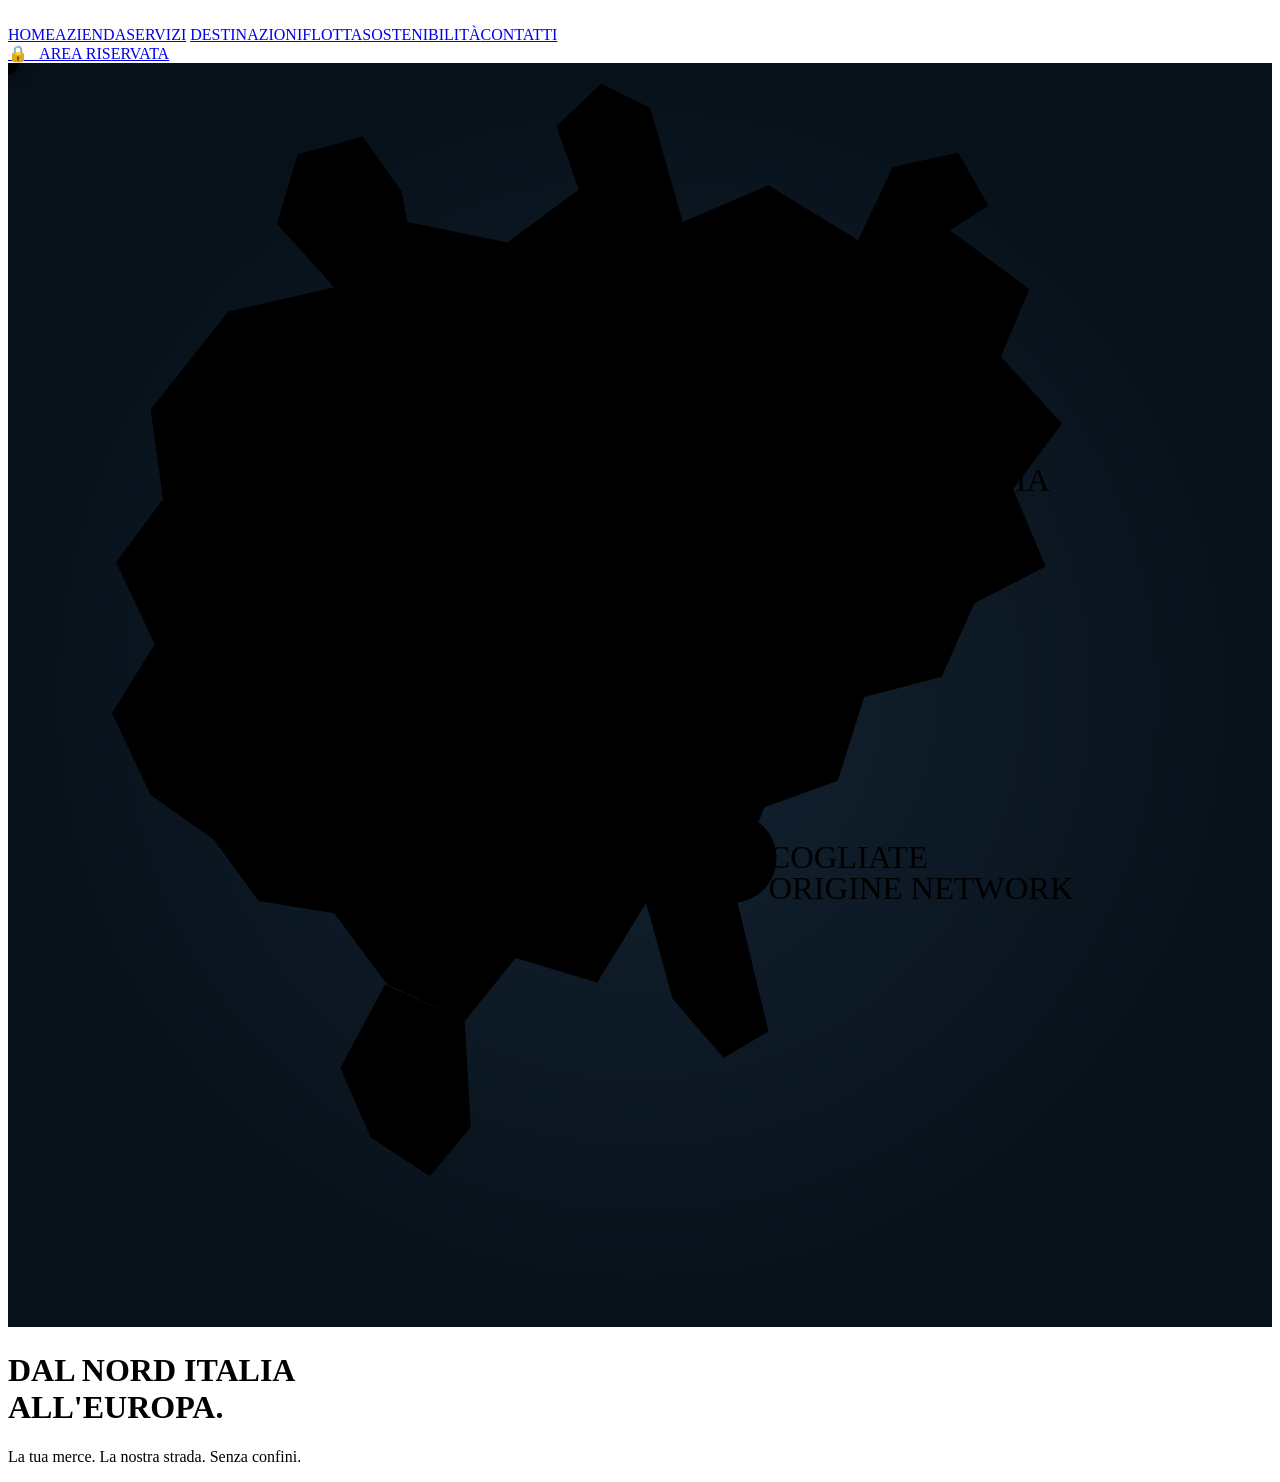
==== commit c3659794: "Add files via upload" ====
--- a/index.html
+++ b/index.html
@@ -1,109 +1,69 @@
 <!doctype html>
 <html lang="it">
 <head>
-<meta charset="utf-8">
-<meta name="viewport" content="width=device-width,initial-scale=1,viewport-fit=cover">
-<meta name="theme-color" content="#080808">
+<meta charset="utf-8"><meta name="viewport" content="width=device-width,initial-scale=1,viewport-fit=cover">
+<meta name="theme-color" content="#071019">
 <title>New Transport Service Europa</title>
-<meta name="description" content="Trasporti internazionali, espresso dedicato, groupage, ADR e logistica in Europa.">
-<link rel="stylesheet" href="assets/style.css?v=20260923-serious2">
+<link rel="stylesheet" href="assets/site.css?v=20260923-1">
 </head>
 <body>
-<header class="topbar">
-  <a class="brand" href="#home" aria-label="New Transport Service Europa"><img src="assets/img/ntse-logo.png" alt="New Transport Service Europa"></a>
-  <button class="menuBtn" aria-label="Apri menu"><span></span><span></span><span></span></button>
-</header>
+<main class="stage" aria-label="New Transport Service Europa">
+  <img class="reference" src="assets/reference-home.png" alt="">
+  <nav class="hot nav" aria-label="Navigazione">
+    <a href="#home">HOME</a><a href="#azienda">AZIENDA</a><a href="#servizi">SERVIZI</a>
+    <a href="#destinazioni">DESTINAZIONI</a><a href="#flotta">FLOTTA</a><a href="#sostenibilita">SOSTENIBILITÀ</a><a href="#contatti">CONTATTI</a>
+  </nav>
+  <a class="private hot" href="gestionale/">🔒 &nbsp; AREA RISERVATA</a>
 
-<div class="menuPanel" aria-hidden="true">
-  <button class="menuClose" aria-label="Chiudi menu">×</button>
-  <img src="assets/img/ntse-logo.png" alt="" class="menuLogo">
-  <nav>
-    <a href="#home">Home</a><a href="#servizi">Servizi</a><a href="#network">Network</a>
-    <a href="#flotta">Flotta</a><a href="#hub">Hub logistico</a><a href="#contatti">Contatti</a>
-  </nav>
-  <a class="redBtn" href="#contatti">RICHIEDI UN TRASPORTO <b>↗</b></a>
-</div>
-
-<main>
-<section class="hero" id="home">
-  <div class="heroBg"></div><div class="heroShade"></div>
-  <div class="heroInner">
-    <div class="eyebrow">NEW TRANSPORT SERVICE EUROPA <em>● LIVE</em></div>
-    <h1><span>EUROPA</span><strong>IN</strong>MOVIMENTO.</h1>
-    <p>Trasporto industriale, espresso, ADR e logistica. Dal Nord Italia a tutta Europa.</p>
-    <a class="redBtn heroBtn" href="#contatti">ORGANIZZA UNA SPEDIZIONE <b>→</b></a>
-  </div>
-  <div class="facts"><div><small>DAL</small><b>1984</b></div><div><small>TRACKING</small><b>GPS</b></div><div><small>HUB</small><b>TURATE</b></div><div><small>NETWORK</small><b>EUROPA</b></div></div>
-</section>
-
-<section class="intro" id="servizi">
-  
-  <h2>TRASPORTO SENZA<br><span>FRONZOLI.</span></h2>
-  <p class="lead">Un interlocutore unico per spedizioni urgenti, carichi completi, groupage, ADR e logistica. Organizzazione, controllo e tracciabilità dal ritiro alla consegna.</p>
-  <div class="serviceGrid">
-    <article><h3>ESPRESSO<br>DEDICATO</h3><p>Un mezzo, una missione. Per urgenze e consegne dedicate in Europa.</p></article>
-    <article><h3>COMPLETO<br>+ GROUPAGE</h3><p>Carichi completi e parziali, nazionali e internazionali.</p></article>
-    <article><h3>ADR</h3><p>Gestione dei trasporti soggetti a normativa ADR con mezzi e procedure dedicate.</p></article>
-    <article><h3>LOGISTICA</h3><p>Deposito, movimentazione e supporto operativo dal nostro hub.</p></article>
-  </div>
-</section>
-
-<section class="network" id="network">
-  <div class="sectionHead"><h2>DAL NORD ITALIA<br><span>ALL'EUROPA.</span></h2></div>
-  <div class="networkCard" aria-label="Network europeo da Turate">
-    <div class="europeMap" aria-hidden="true">
-      <svg class="europeShape" viewBox="0 0 720 640" preserveAspectRatio="xMidYMid meet">
-        <path d="M102 420 L73 369 95 330 151 315 170 275 215 256 246 207 302 190 330 143 388 128 420 94 470 110 503 86 551 113 592 105 623 144 604 181 636 217 608 250 623 292 583 310 565 350 526 359 510 405 468 419 451 465 402 472 374 518 329 505 298 542 253 521 222 478 177 470 151 438 Z"/>
-        <path d="M170 275 L130 236 141 195 181 183 203 217 215 256M302 190 L286 148 307 105 338 77 361 94 330 143M503 86 L522 48 554 39 570 68 551 113"/>
-      </svg>
-    </div>
-    <svg class="routeLayer" viewBox="0 0 720 640" preserveAspectRatio="xMidYMid meet" aria-hidden="true">
-      <defs><filter id="glow"><feGaussianBlur stdDeviation="4" result="b"/><feMerge><feMergeNode in="b"/><feMergeNode in="SourceGraphic"/></feMerge></filter></defs>
+  <!-- Il pannello copre la mappa statica del rendering e la sostituisce con una vera rete animata. -->
+  <section class="network" id="destinazioni" aria-label="Network europeo">
+    <svg viewBox="0 0 620 620" role="img" aria-label="Rotte europee con origine Cogliate">
+      <defs>
+        <filter id="glow"><feGaussianBlur stdDeviation="4" result="blur"/><feMerge><feMergeNode in="blur"/><feMergeNode in="SourceGraphic"/></feMerge></filter>
+        <radialGradient id="sea"><stop stop-color="#142332"/><stop offset="1" stop-color="#07111a"/></radialGradient>
+      </defs>
+      <rect width="620" height="620" fill="url(#sea)"/>
+      <!-- Europa stilizzata, volutamente discreta ma leggibile -->
+      <g class="land">
+        <path d="M70 170 108 122 160 110 196 78 245 88 280 62 331 78 373 60 417 87 462 82 501 111 487 144 517 177 493 209 509 247 474 265 458 301 420 311 407 352 371 365 356 404 313 412 289 451 249 439 224 470 186 452 160 417 123 411 101 381 70 359 51 319 72 285 53 245 76 214Z"/>
+        <path d="M160 110 132 79 142 45 174 36 193 63 196 78M280 62 269 31 291 10 315 22 331 78M417 87 434 51 466 44 481 70 462 82"/>
+        <path d="M185 452 163 493 178 527 207 546 227 522 224 470M313 412 326 459 351 488 373 475 356 404"/>
+      </g>
       <g class="routes">
-        <path id="rFR" d="M385 445 Q300 400 215 355"/><path id="rDE" d="M385 445 Q405 315 425 235"/>
-        <path id="rCH" d="M385 445 Q365 405 350 365"/><path id="rBE" d="M385 445 Q325 315 305 250"/>
-        <path id="rNL" d="M385 445 Q345 270 350 205"/><path id="rLU" d="M385 445 Q350 335 345 290"/>
-        <path id="rES" d="M385 445 Q245 465 150 455"/>
+        <path id="r-fr" d="M355 390 Q250 345 174 306"/>
+        <path id="r-de" d="M355 390 Q389 266 413 207"/>
+        <path id="r-ch" d="M355 390 Q344 356 332 333"/>
+        <path id="r-be" d="M355 390 Q293 265 276 220"/>
+        <path id="r-nl" d="M355 390 Q312 220 323 176"/>
+        <path id="r-lu" d="M355 390 Q321 289 315 260"/>
+        <path id="r-es" d="M355 390 Q213 408 125 405"/>
       </g>
-      <g class="travelers" filter="url(#glow)">
-        <circle r="5"><animateMotion dur="3.8s" repeatCount="indefinite"><mpath href="#rFR"/></animateMotion></circle>
-        <circle r="5"><animateMotion dur="4.3s" begin=".4s" repeatCount="indefinite"><mpath href="#rDE"/></animateMotion></circle>
-        <circle r="5"><animateMotion dur="2.5s" begin=".7s" repeatCount="indefinite"><mpath href="#rCH"/></animateMotion></circle>
-        <circle r="5"><animateMotion dur="4.1s" begin="1.1s" repeatCount="indefinite"><mpath href="#rBE"/></animateMotion></circle>
-        <circle r="5"><animateMotion dur="4.6s" begin="1.4s" repeatCount="indefinite"><mpath href="#rNL"/></animateMotion></circle>
-        <circle r="5"><animateMotion dur="3.4s" begin=".9s" repeatCount="indefinite"><mpath href="#rLU"/></animateMotion></circle>
-        <circle r="5"><animateMotion dur="4.8s" begin="1.8s" repeatCount="indefinite"><mpath href="#rES"/></animateMotion></circle>
+      <g class="moving" filter="url(#glow)">
+        <circle r="5"><animateMotion dur="3.5s" repeatCount="indefinite"><mpath href="#r-fr"/></animateMotion></circle>
+        <circle r="5"><animateMotion dur="4.2s" begin=".4s" repeatCount="indefinite"><mpath href="#r-de"/></animateMotion></circle>
+        <circle r="5"><animateMotion dur="2.5s" begin=".8s" repeatCount="indefinite"><mpath href="#r-ch"/></animateMotion></circle>
+        <circle r="5"><animateMotion dur="4s" begin="1.2s" repeatCount="indefinite"><mpath href="#r-be"/></animateMotion></circle>
+        <circle r="5"><animateMotion dur="4.6s" begin="1.6s" repeatCount="indefinite"><mpath href="#r-nl"/></animateMotion></circle>
+        <circle r="5"><animateMotion dur="3.4s" begin=".7s" repeatCount="indefinite"><mpath href="#r-lu"/></animateMotion></circle>
+        <circle r="5"><animateMotion dur="4.8s" begin="1.9s" repeatCount="indefinite"><mpath href="#r-es"/></animateMotion></circle>
+      </g>
+      <g class="places">
+        <g class="origin" transform="translate(355 390)"><circle r="12"/><circle class="pulse" r="22"/><text x="18" y="5">COGLIATE</text><text class="sub" x="18" y="20">ORIGINE NETWORK</text></g>
+        <g transform="translate(174 306)"><circle r="5"/><text x="-2" y="-14">FRANCIA</text></g>
+        <g transform="translate(413 207)"><circle r="5"/><text x="12" y="3">GERMANIA</text></g>
+        <g transform="translate(332 333)"><circle r="5"/><text x="-75" y="-10">SVIZZERA</text></g>
+        <g transform="translate(276 220)"><circle r="5"/><text x="-42" y="-14">BELGIO</text></g>
+        <g transform="translate(323 176)"><circle r="5"/><text x="-16" y="-15">PAESI BASSI</text></g>
+        <g transform="translate(315 260)"><circle r="5"/><text x="10" y="3">LUSSEMBURGO</text></g>
+        <g transform="translate(125 405)"><circle r="5"/><text x="-4" y="-14">SPAGNA</text></g>
       </g>
     </svg>
-    <div class="hubDot"><b>TURATE</b><small>HUB NORD ITALIA</small></div>
-    <div class="dest d1"><span></span><b>FRANCIA</b></div>
-    <div class="dest d2"><span></span><b>GERMANIA</b></div>
-    <div class="dest d3"><span></span><b>SVIZZERA</b></div>
-    <div class="dest d4"><span></span><b>BELGIO</b></div>
-    <div class="dest d5"><span></span><b>PAESI BASSI</b></div>
-    <div class="dest d6"><span></span><b>LUSSEMBURGO</b></div>
-    <div class="dest d7"><span></span><b>SPAGNA</b></div>
+  </section>
+
+  <div class="mobileFallback">
+    <h1>DAL NORD ITALIA<br><b>ALL'EUROPA.</b></h1>
+    <p>La tua merce. La nostra strada. Senza confini.</p>
   </div>
-</section>
-
-<section class="fleet" id="flotta">
-  <div><h2>IL MEZZO GIUSTO.<br><span>OGNI VOLTA.</span></h2>
-  <p class="lead">Semirimorchi 13,60 m, motrici e furgoni per adattare capacità e velocità alle esigenze della spedizione.</p></div>
-  <div class="fleetStats"><div><b>13,60 m</b><small>SEMIRIMORCHI</small></div><div><b>90 m³</b><small>CAPACITÀ</small></div><div><b>GPS</b><small>LOCALIZZAZIONE</small></div></div>
-</section>
-
-<section class="hub" id="hub">
- <div class="hubCopy"><h2>TURATE.<br><span>SPAZIO OPERATIVO.</span></h2>
- <p class="lead">Un punto operativo per deposito e movimentazione delle merci, integrato con l'attività di trasporto.</p></div>
- <div class="hubStats"><div><b>4.000</b><small>m² PARCHEGGIO</small></div><div><b>1.600</b><small>m² MAGAZZINO</small></div><div><b>5 t</b><small>MOVIMENTAZIONE</small></div><div><b>10 t</b><small>CARROPONTE</small></div></div>
-</section>
-
-<section class="contact" id="contatti">
- <h2>HAI UN CARICO?<br><span>PARLIAMONE.</span></h2>
- <p class="lead">Descrivi origine, destinazione, merce e tempistiche. Il team traffico può impostare la soluzione più adatta.</p>
- <div class="contactActions"><a class="redBtn" href="mailto:traffico@transportserviceitalia.it">SCRIVI ALL'UFFICIO TRAFFICO <b>→</b></a><a class="ghostBtn" href="tel:+39029660046">+39 02 9660046</a></div>
-</section>
 </main>
-<footer><img src="assets/img/ntse-logo.png" alt="New Transport Service Europa"><p>Trasporti internazionali e logistica.</p></footer>
-<script src="assets/app.js?v=20260923-serious2"></script>
+<script src="assets/site.js?v=20260923-1"></script>
 </body></html>
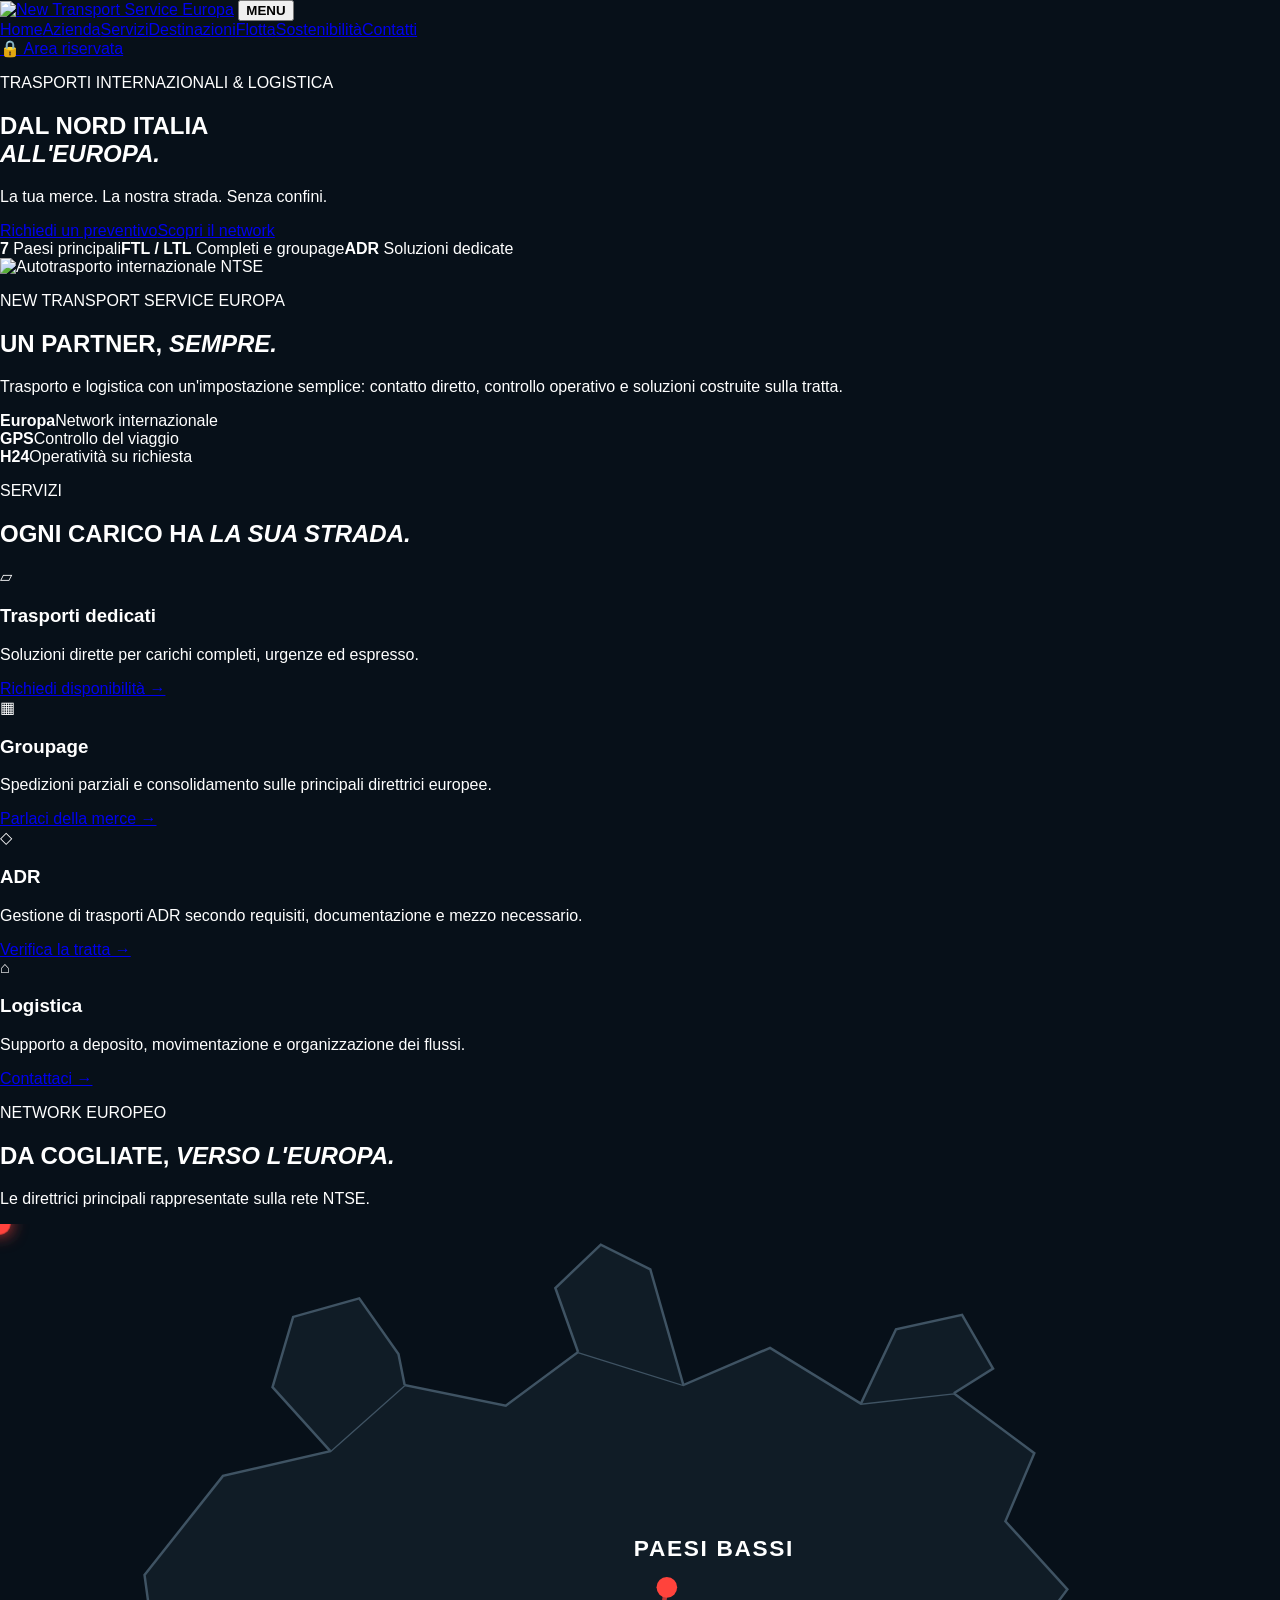
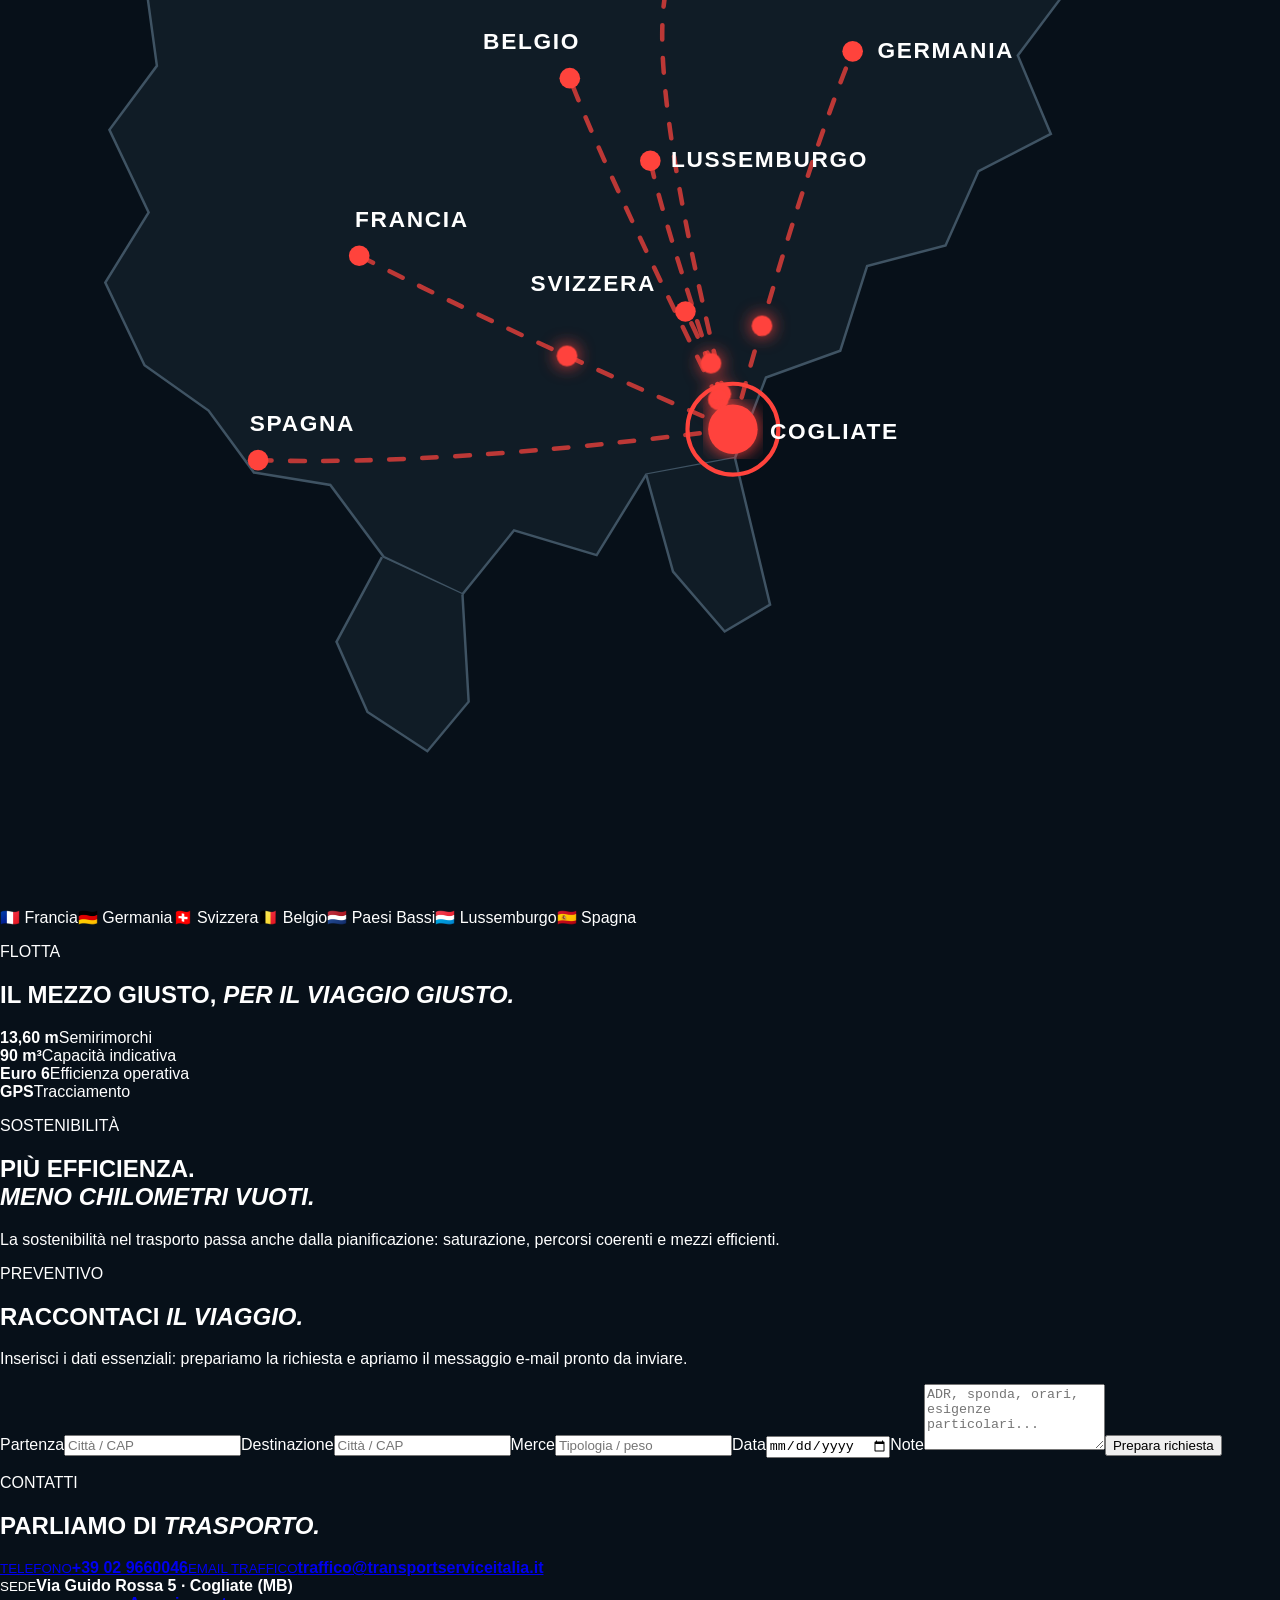
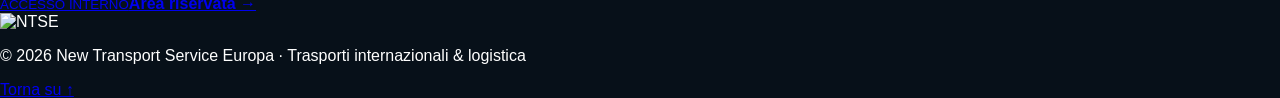
==== commit 7f16e2d3: "Add files via upload" ====
--- a/index.html
+++ b/index.html
@@ -1,69 +1,76 @@
 <!doctype html>
 <html lang="it">
 <head>
-<meta charset="utf-8"><meta name="viewport" content="width=device-width,initial-scale=1,viewport-fit=cover">
+<meta charset="utf-8">
+<meta name="viewport" content="width=device-width,initial-scale=1,viewport-fit=cover">
 <meta name="theme-color" content="#071019">
-<title>New Transport Service Europa</title>
-<link rel="stylesheet" href="assets/site.css?v=20260923-1">
+<title>New Transport Service Europa | Trasporti internazionali & logistica</title>
+<meta name="description" content="Trasporti internazionali, dedicati, groupage, ADR e logistica dal Nord Italia all'Europa.">
+<link rel="stylesheet" href="assets/site.css?v=20260923-2">
 </head>
 <body>
-<main class="stage" aria-label="New Transport Service Europa">
-  <img class="reference" src="assets/reference-home.png" alt="">
-  <nav class="hot nav" aria-label="Navigazione">
-    <a href="#home">HOME</a><a href="#azienda">AZIENDA</a><a href="#servizi">SERVIZI</a>
-    <a href="#destinazioni">DESTINAZIONI</a><a href="#flotta">FLOTTA</a><a href="#sostenibilita">SOSTENIBILITÀ</a><a href="#contatti">CONTATTI</a>
+<header class="topbar" id="home">
+  <a class="brand" href="#home" aria-label="NTSE home"><img src="assets/img/logo-dark.jpg" alt="New Transport Service Europa"></a>
+  <button class="menuBtn" type="button" aria-expanded="false" aria-controls="mainNav"><span></span><span></span><span></span><b>MENU</b></button>
+  <nav id="mainNav" class="mainNav" aria-label="Navigazione principale">
+    <a href="#home">Home</a><a href="#azienda">Azienda</a><a href="#servizi">Servizi</a><a href="#destinazioni">Destinazioni</a><a href="#flotta">Flotta</a><a href="#sostenibilita">Sostenibilità</a><a href="#contatti">Contatti</a>
   </nav>
-  <a class="private hot" href="gestionale/">🔒 &nbsp; AREA RISERVATA</a>
+  <a class="reserved" href="gestionale/"><span>🔒</span> Area riservata</a>
+</header>
 
-  <!-- Il pannello copre la mappa statica del rendering e la sostituisce con una vera rete animata. -->
-  <section class="network" id="destinazioni" aria-label="Network europeo">
-    <svg viewBox="0 0 620 620" role="img" aria-label="Rotte europee con origine Cogliate">
-      <defs>
-        <filter id="glow"><feGaussianBlur stdDeviation="4" result="blur"/><feMerge><feMergeNode in="blur"/><feMergeNode in="SourceGraphic"/></feMerge></filter>
-        <radialGradient id="sea"><stop stop-color="#142332"/><stop offset="1" stop-color="#07111a"/></radialGradient>
-      </defs>
-      <rect width="620" height="620" fill="url(#sea)"/>
-      <!-- Europa stilizzata, volutamente discreta ma leggibile -->
-      <g class="land">
-        <path d="M70 170 108 122 160 110 196 78 245 88 280 62 331 78 373 60 417 87 462 82 501 111 487 144 517 177 493 209 509 247 474 265 458 301 420 311 407 352 371 365 356 404 313 412 289 451 249 439 224 470 186 452 160 417 123 411 101 381 70 359 51 319 72 285 53 245 76 214Z"/>
-        <path d="M160 110 132 79 142 45 174 36 193 63 196 78M280 62 269 31 291 10 315 22 331 78M417 87 434 51 466 44 481 70 462 82"/>
-        <path d="M185 452 163 493 178 527 207 546 227 522 224 470M313 412 326 459 351 488 373 475 356 404"/>
-      </g>
-      <g class="routes">
-        <path id="r-fr" d="M355 390 Q250 345 174 306"/>
-        <path id="r-de" d="M355 390 Q389 266 413 207"/>
-        <path id="r-ch" d="M355 390 Q344 356 332 333"/>
-        <path id="r-be" d="M355 390 Q293 265 276 220"/>
-        <path id="r-nl" d="M355 390 Q312 220 323 176"/>
-        <path id="r-lu" d="M355 390 Q321 289 315 260"/>
-        <path id="r-es" d="M355 390 Q213 408 125 405"/>
-      </g>
-      <g class="moving" filter="url(#glow)">
-        <circle r="5"><animateMotion dur="3.5s" repeatCount="indefinite"><mpath href="#r-fr"/></animateMotion></circle>
-        <circle r="5"><animateMotion dur="4.2s" begin=".4s" repeatCount="indefinite"><mpath href="#r-de"/></animateMotion></circle>
-        <circle r="5"><animateMotion dur="2.5s" begin=".8s" repeatCount="indefinite"><mpath href="#r-ch"/></animateMotion></circle>
-        <circle r="5"><animateMotion dur="4s" begin="1.2s" repeatCount="indefinite"><mpath href="#r-be"/></animateMotion></circle>
-        <circle r="5"><animateMotion dur="4.6s" begin="1.6s" repeatCount="indefinite"><mpath href="#r-nl"/></animateMotion></circle>
-        <circle r="5"><animateMotion dur="3.4s" begin=".7s" repeatCount="indefinite"><mpath href="#r-lu"/></animateMotion></circle>
-        <circle r="5"><animateMotion dur="4.8s" begin="1.9s" repeatCount="indefinite"><mpath href="#r-es"/></animateMotion></circle>
-      </g>
-      <g class="places">
-        <g class="origin" transform="translate(355 390)"><circle r="12"/><circle class="pulse" r="22"/><text x="18" y="5">COGLIATE</text><text class="sub" x="18" y="20">ORIGINE NETWORK</text></g>
-        <g transform="translate(174 306)"><circle r="5"/><text x="-2" y="-14">FRANCIA</text></g>
-        <g transform="translate(413 207)"><circle r="5"/><text x="12" y="3">GERMANIA</text></g>
-        <g transform="translate(332 333)"><circle r="5"/><text x="-75" y="-10">SVIZZERA</text></g>
-        <g transform="translate(276 220)"><circle r="5"/><text x="-42" y="-14">BELGIO</text></g>
-        <g transform="translate(323 176)"><circle r="5"/><text x="-16" y="-15">PAESI BASSI</text></g>
-        <g transform="translate(315 260)"><circle r="5"/><text x="10" y="3">LUSSEMBURGO</text></g>
-        <g transform="translate(125 405)"><circle r="5"/><text x="-4" y="-14">SPAGNA</text></g>
-      </g>
-    </svg>
-  </section>
+<main>
+<section class="hero section">
+  <div class="heroCopy">
+    <p class="eyebrow">TRASPORTI INTERNAZIONALI &amp; LOGISTICA</p>
+    <h1>DAL NORD ITALIA<br><em>ALL'EUROPA.</em></h1>
+    <p class="lead">La tua merce. La nostra strada. Senza confini.</p>
+    <div class="heroActions"><a class="primary" href="#preventivo">Richiedi un preventivo</a><a class="ghost" href="#destinazioni">Scopri il network</a></div>
+    <div class="quickFacts"><span><b>7</b> Paesi principali</span><span><b>FTL / LTL</b> Completi e groupage</span><span><b>ADR</b> Soluzioni dedicate</span></div>
+  </div>
+  <div class="heroVisual"><img src="assets/img/hero-truck.jpg" alt="Autotrasporto internazionale NTSE"><div class="heroGlow"></div></div>
+</section>
 
-  <div class="mobileFallback">
-    <h1>DAL NORD ITALIA<br><b>ALL'EUROPA.</b></h1>
-    <p>La tua merce. La nostra strada. Senza confini.</p>
-  </div>
+<section id="azienda" class="section company">
+ <div><p class="eyebrow">NEW TRANSPORT SERVICE EUROPA</p><h2>UN PARTNER, <em>SEMPRE.</em></h2></div>
+ <p class="bigText">Trasporto e logistica con un'impostazione semplice: contatto diretto, controllo operativo e soluzioni costruite sulla tratta.</p>
+ <div class="stats"><article><strong>Europa</strong><span>Network internazionale</span></article><article><strong>GPS</strong><span>Controllo del viaggio</span></article><article><strong>H24</strong><span>Operatività su richiesta</span></article></div>
+</section>
+
+<section id="servizi" class="section services">
+ <div class="sectionHead"><p class="eyebrow">SERVIZI</p><h2>OGNI CARICO HA <em>LA SUA STRADA.</em></h2></div>
+ <div class="cards">
+  <article><span class="ico">▱</span><h3>Trasporti dedicati</h3><p>Soluzioni dirette per carichi completi, urgenze ed espresso.</p><a href="#preventivo">Richiedi disponibilità →</a></article>
+  <article><span class="ico">▦</span><h3>Groupage</h3><p>Spedizioni parziali e consolidamento sulle principali direttrici europee.</p><a href="#preventivo">Parlaci della merce →</a></article>
+  <article><span class="ico">◇</span><h3>ADR</h3><p>Gestione di trasporti ADR secondo requisiti, documentazione e mezzo necessario.</p><a href="#preventivo">Verifica la tratta →</a></article>
+  <article><span class="ico">⌂</span><h3>Logistica</h3><p>Supporto a deposito, movimentazione e organizzazione dei flussi.</p><a href="#contatti">Contattaci →</a></article>
+ </div>
+</section>
+
+<section id="destinazioni" class="section networkSection">
+ <div class="sectionHead"><p class="eyebrow">NETWORK EUROPEO</p><h2>DA COGLIATE, <em>VERSO L'EUROPA.</em></h2><p>Le direttrici principali rappresentate sulla rete NTSE.</p></div>
+ <div class="networkWrap">
+  <svg class="europe" viewBox="0 0 620 620" role="img" aria-label="Rotte europee con origine Cogliate">
+   <defs><filter id="glow"><feGaussianBlur stdDeviation="4" result="b"/><feMerge><feMergeNode in="b"/><feMergeNode in="SourceGraphic"/></feMerge></filter></defs>
+   <g class="land"><path d="M70 170 108 122 160 110 196 78 245 88 280 62 331 78 373 60 417 87 462 82 501 111 487 144 517 177 493 209 509 247 474 265 458 301 420 311 407 352 371 365 356 404 313 412 289 451 249 439 224 470 186 452 160 417 123 411 101 381 70 359 51 319 72 285 53 245 76 214Z"/><path d="M160 110 132 79 142 45 174 36 193 63 196 78M280 62 269 31 291 10 315 22 331 78M417 87 434 51 466 44 481 70 462 82"/><path d="M185 452 163 493 178 527 207 546 227 522 224 470M313 412 326 459 351 488 373 475 356 404"/></g>
+   <g class="routes"><path id="rfr" d="M355 390 Q250 345 174 306"/><path id="rde" d="M355 390 Q389 266 413 207"/><path id="rch" d="M355 390 Q344 356 332 333"/><path id="rbe" d="M355 390 Q293 265 276 220"/><path id="rnl" d="M355 390 Q312 220 323 176"/><path id="rlu" d="M355 390 Q321 289 315 260"/><path id="res" d="M355 390 Q213 408 125 405"/></g>
+   <g class="moving" filter="url(#glow)"><circle r="5"><animateMotion dur="3.5s" repeatCount="indefinite"><mpath href="#rfr"/></animateMotion></circle><circle r="5"><animateMotion dur="4.2s" begin=".4s" repeatCount="indefinite"><mpath href="#rde"/></animateMotion></circle><circle r="5"><animateMotion dur="2.5s" begin=".8s" repeatCount="indefinite"><mpath href="#rch"/></animateMotion></circle><circle r="5"><animateMotion dur="4s" begin="1.2s" repeatCount="indefinite"><mpath href="#rbe"/></animateMotion></circle><circle r="5"><animateMotion dur="4.6s" begin="1.6s" repeatCount="indefinite"><mpath href="#rnl"/></animateMotion></circle><circle r="5"><animateMotion dur="3.4s" begin=".7s" repeatCount="indefinite"><mpath href="#rlu"/></animateMotion></circle><circle r="5"><animateMotion dur="4.8s" begin="1.9s" repeatCount="indefinite"><mpath href="#res"/></animateMotion></circle></g>
+   <g class="places"><g class="origin" transform="translate(355 390)"><circle r="12"/><circle class="pulse" r="22"/><text x="18" y="5">COGLIATE</text></g><g transform="translate(174 306)"><circle r="5"/><text x="-2" y="-14">FRANCIA</text></g><g transform="translate(413 207)"><circle r="5"/><text x="12" y="3">GERMANIA</text></g><g transform="translate(332 333)"><circle r="5"/><text x="-75" y="-10">SVIZZERA</text></g><g transform="translate(276 220)"><circle r="5"/><text x="-42" y="-14">BELGIO</text></g><g transform="translate(323 176)"><circle r="5"/><text x="-16" y="-15">PAESI BASSI</text></g><g transform="translate(315 260)"><circle r="5"/><text x="10" y="3">LUSSEMBURGO</text></g><g transform="translate(125 405)"><circle r="5"/><text x="-4" y="-14">SPAGNA</text></g></g>
+  </svg>
+  <div class="countryList"><span>🇫🇷 Francia</span><span>🇩🇪 Germania</span><span>🇨🇭 Svizzera</span><span>🇧🇪 Belgio</span><span>🇳🇱 Paesi Bassi</span><span>🇱🇺 Lussemburgo</span><span>🇪🇸 Spagna</span></div>
+ </div>
+</section>
+
+<section id="flotta" class="section fleet"><div class="sectionHead"><p class="eyebrow">FLOTTA</p><h2>IL MEZZO GIUSTO, <em>PER IL VIAGGIO GIUSTO.</em></h2></div><div class="fleetGrid"><article><b>13,60 m</b><span>Semirimorchi</span></article><article><b>90 m³</b><span>Capacità indicativa</span></article><article><b>Euro 6</b><span>Efficienza operativa</span></article><article><b>GPS</b><span>Tracciamento</span></article></div></section>
+
+<section id="sostenibilita" class="section sustainability"><p class="eyebrow">SOSTENIBILITÀ</p><h2>PIÙ EFFICIENZA.<br><em>MENO CHILOMETRI VUOTI.</em></h2><p>La sostenibilità nel trasporto passa anche dalla pianificazione: saturazione, percorsi coerenti e mezzi efficienti.</p></section>
+
+<section id="preventivo" class="section quote">
+ <div><p class="eyebrow">PREVENTIVO</p><h2>RACCONTACI <em>IL VIAGGIO.</em></h2><p>Inserisci i dati essenziali: prepariamo la richiesta e apriamo il messaggio e-mail pronto da inviare.</p></div>
+ <form id="quoteForm"><label>Partenza<input name="from" required placeholder="Città / CAP"></label><label>Destinazione<input name="to" required placeholder="Città / CAP"></label><label>Merce<input name="goods" required placeholder="Tipologia / peso"></label><label>Data<input name="date" type="date"></label><label class="wide">Note<textarea name="notes" rows="4" placeholder="ADR, sponda, orari, esigenze particolari..."></textarea></label><button class="primary" type="submit">Prepara richiesta</button></form>
+</section>
+
+<section id="contatti" class="section contact"><div><p class="eyebrow">CONTATTI</p><h2>PARLIAMO DI <em>TRASPORTO.</em></h2></div><div class="contactGrid"><a href="tel:+39029660046"><small>TELEFONO</small><b>+39 02 9660046</b></a><a href="mailto:traffico@transportserviceitalia.it"><small>EMAIL TRAFFICO</small><b>traffico@transportserviceitalia.it</b></a><div><small>SEDE</small><b>Via Guido Rossa 5 · Cogliate (MB)</b></div><a href="gestionale/"><small>ACCESSO INTERNO</small><b>Area riservata →</b></a></div></section>
 </main>
-<script src="assets/site.js?v=20260923-1"></script>
-</body></html>+<footer><img src="assets/img/logo-dark.jpg" alt="NTSE"><p>© 2026 New Transport Service Europa · Trasporti internazionali &amp; logistica</p><a href="#home">Torna su ↑</a></footer>
+<script src="assets/site.js?v=20260923-2"></script>
+</body></html>
--- a/assets/site.css
+++ b/assets/site.css
@@ -0,0 +1,3 @@
+*{box-sizing:border-box}html,body{margin:0;background:#071019;color:#fff;font-family:Arial,Helvetica,sans-serif}body{overflow-x:hidden}.stage{position:relative;width:100%;aspect-ratio:3/2;min-height:100vh;background:#071019;overflow:hidden}.reference{position:absolute;inset:0;width:100%;height:100%;object-fit:cover;object-position:top center}.hot{position:absolute;z-index:8}.nav{left:41.5%;top:3.2%;width:39.5%;display:flex;justify-content:space-between}.nav a{color:#fff;text-decoration:none;font-size:clamp(7px,.72vw,12px);font-weight:700}.nav a:first-child{color:#f43b35}.private{right:2.5%;top:2.7%;text-decoration:none;color:#fff;background:#a91417d9;border:1px solid #f33b35;border-radius:10px;padding:.9% 1.5%;font-size:clamp(8px,.75vw,12px);font-weight:800;letter-spacing:.05em}.network{position:absolute;z-index:6;right:1.8%;top:8.8%;width:42%;height:59%;overflow:hidden;background:#07111a;box-shadow:inset 0 0 60px #000}.network svg{width:100%;height:100%;display:block}.land path{fill:#101c26;stroke:#3f5363;stroke-width:1.2}.routes path{fill:none;stroke:#ff433c;stroke-width:2.2;stroke-linecap:round;stroke-dasharray:7 9;opacity:.72}.moving circle,.places circle{fill:#ff433c}.places text{fill:#fff;font-size:11px;font-weight:800;letter-spacing:.8px}.places .sub{font-size:7px;fill:#9aa7b1;font-weight:600}.origin>circle:first-child{filter:url(#glow)}.pulse{fill:none!important;stroke:#ff433c;stroke-width:2;transform-origin:center;animation:ring 1.8s ease-out infinite}@keyframes ring{0%{opacity:1;transform:scale(.45)}100%{opacity:0;transform:scale(1.5)}}.mobileFallback{display:none}
+@media(max-width:700px){.stage{aspect-ratio:auto;min-height:100svh;background:linear-gradient(#071019,#0a131b)}.reference{width:auto;height:100svh;left:50%;transform:translateX(-50%);opacity:.33;object-fit:cover}.nav{display:none}.private{top:18px;right:16px;padding:12px 14px;font-size:9px}.network{right:12px;left:12px;top:43%;width:auto;height:44%;border:1px solid #31404c;box-shadow:0 0 40px #000}.mobileFallback{display:block;position:absolute;z-index:7;left:18px;right:18px;top:14%;text-shadow:0 3px 20px #000}.mobileFallback h1{font-size:13vw;line-height:.88;letter-spacing:-.06em;margin:0}.mobileFallback h1 b{color:#f03731}.mobileFallback p{font-size:17px;color:#c6c9cb}.places text{font-size:9px}.places .sub{font-size:6px}}
+@media(prefers-reduced-motion:reduce){.moving{display:none}.pulse{animation:none}}
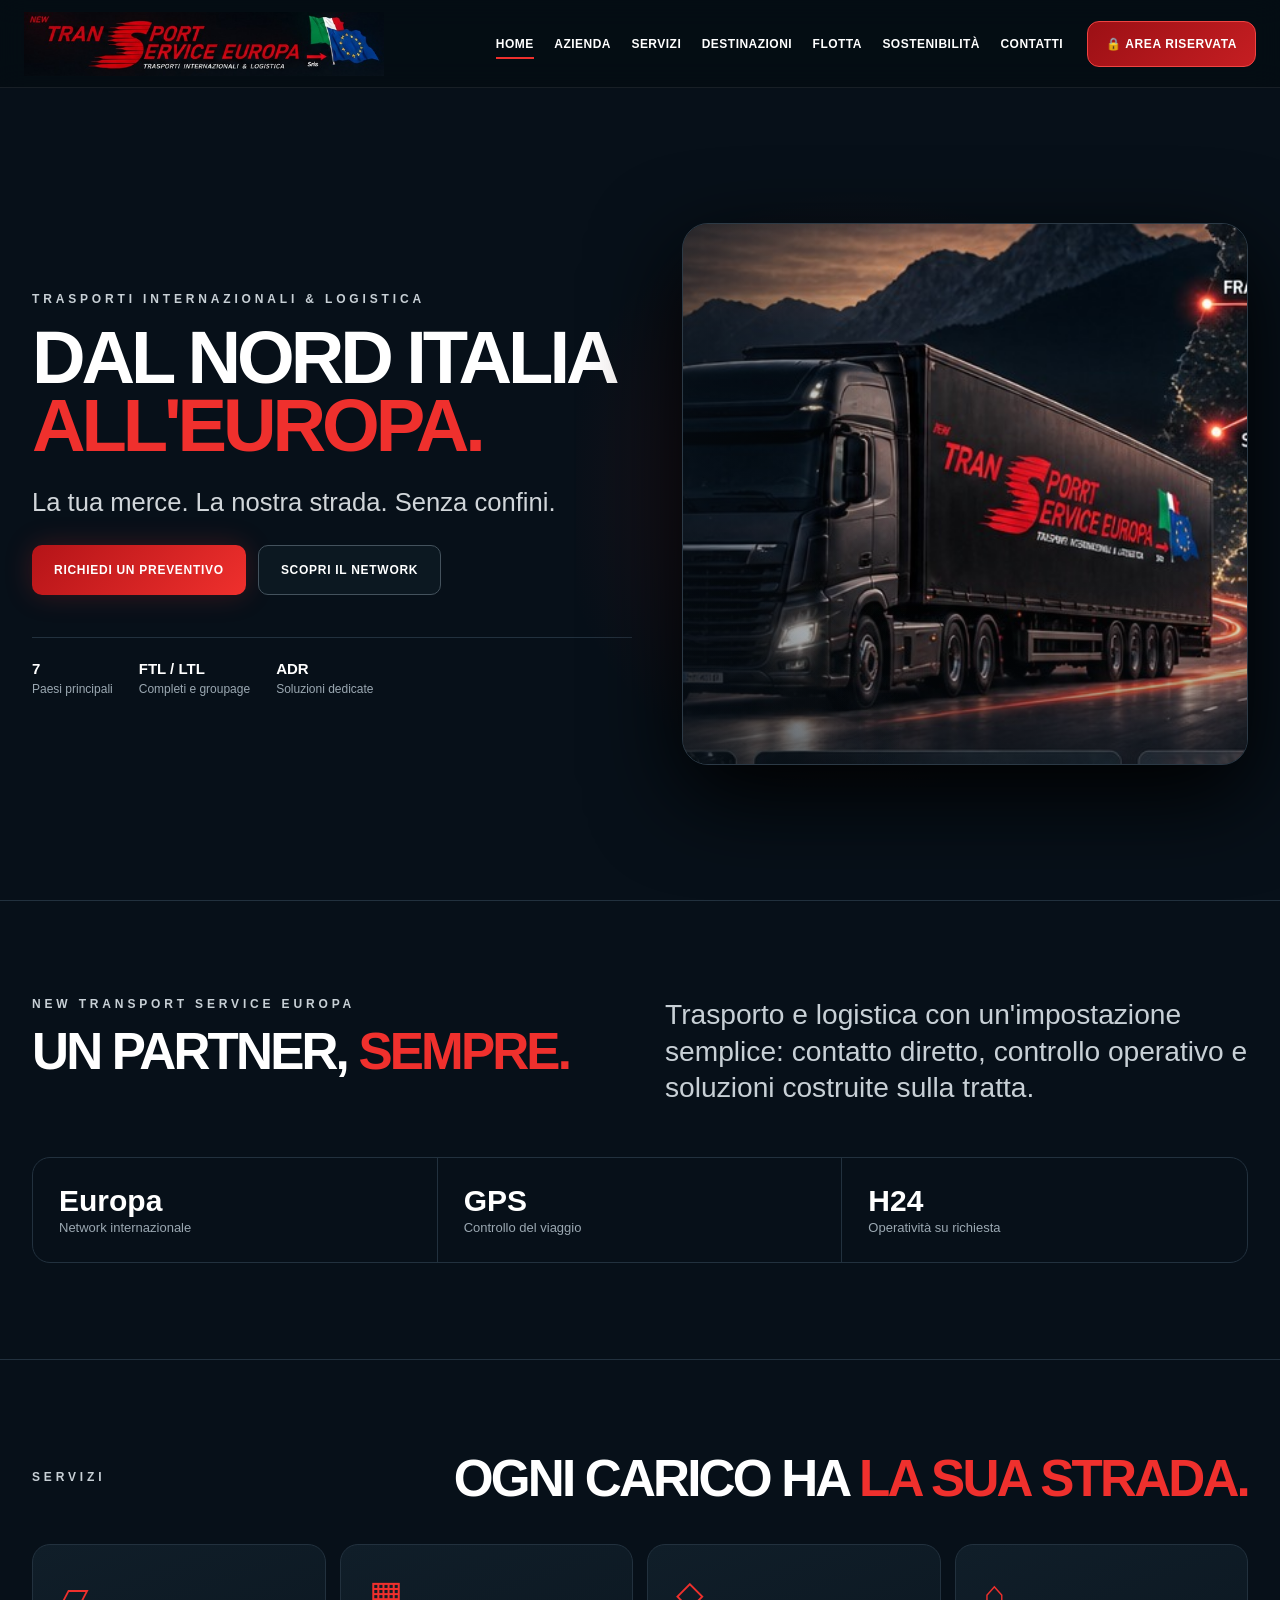
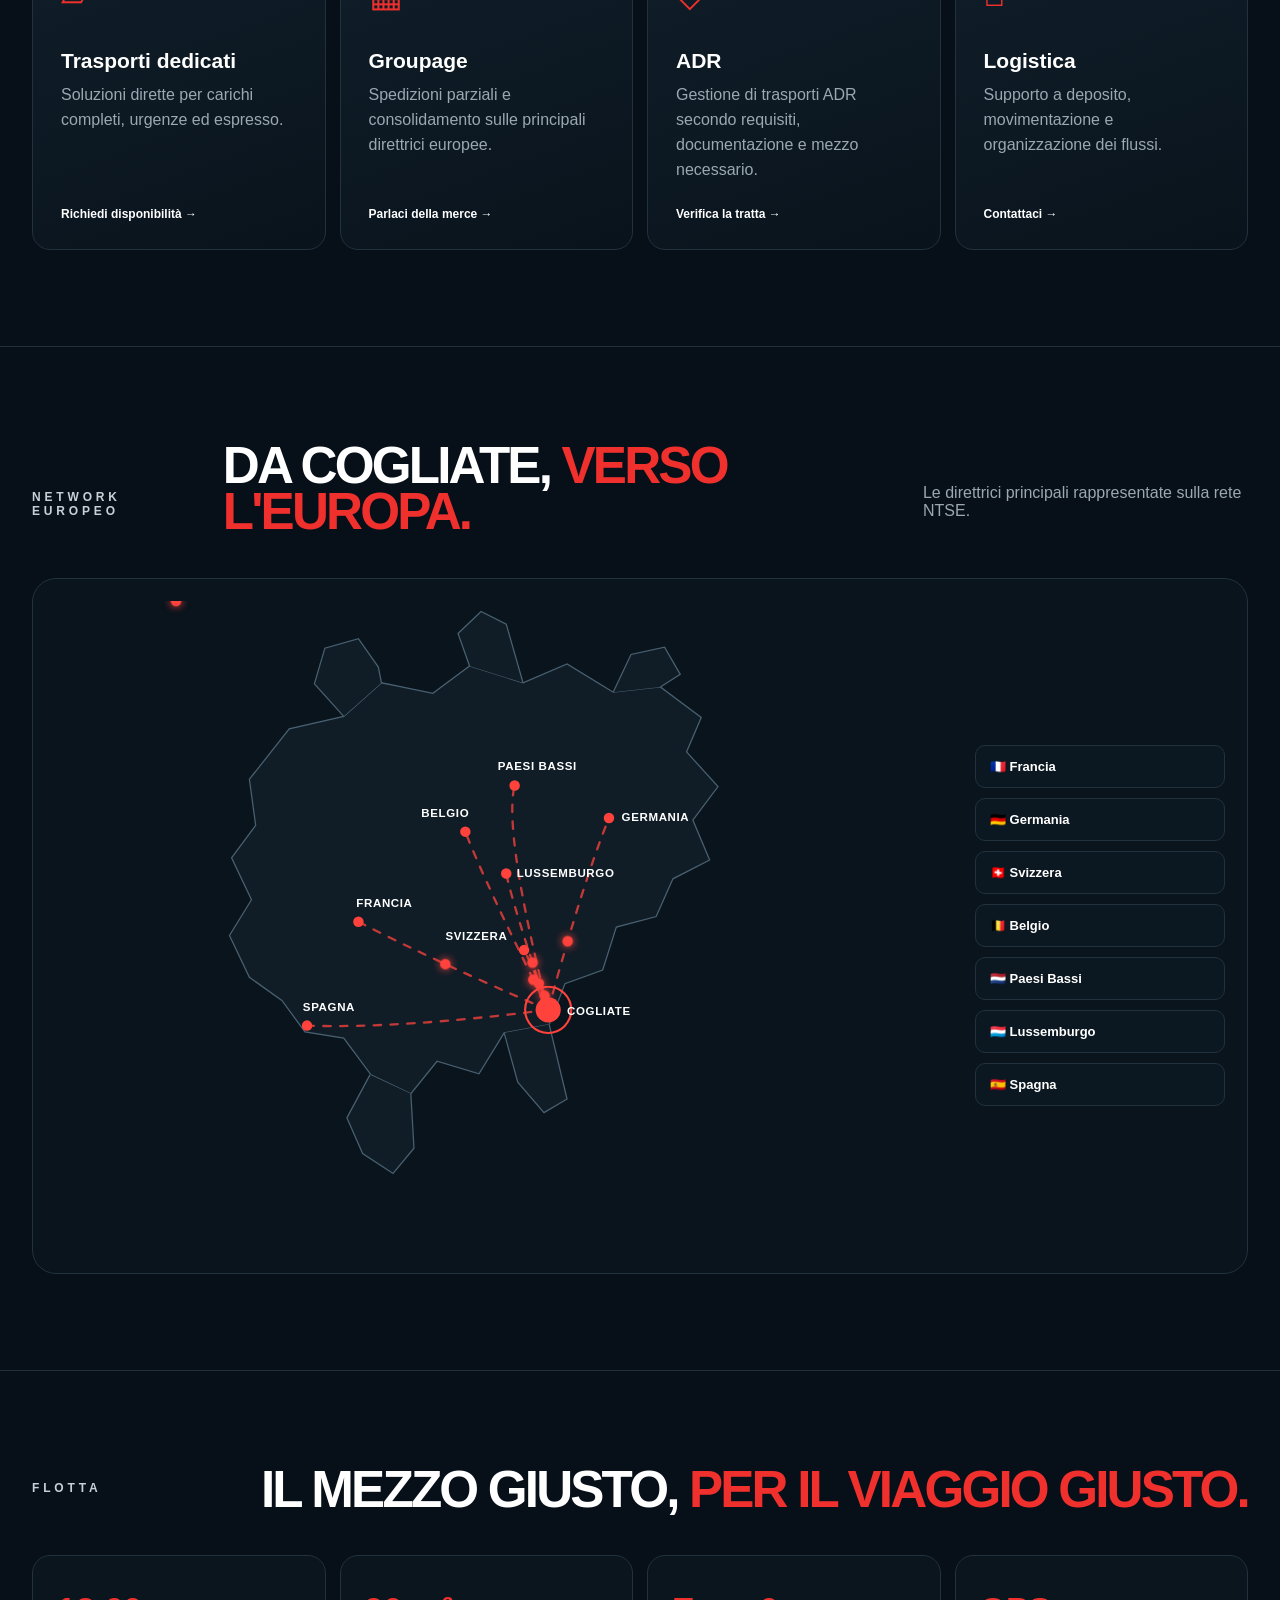
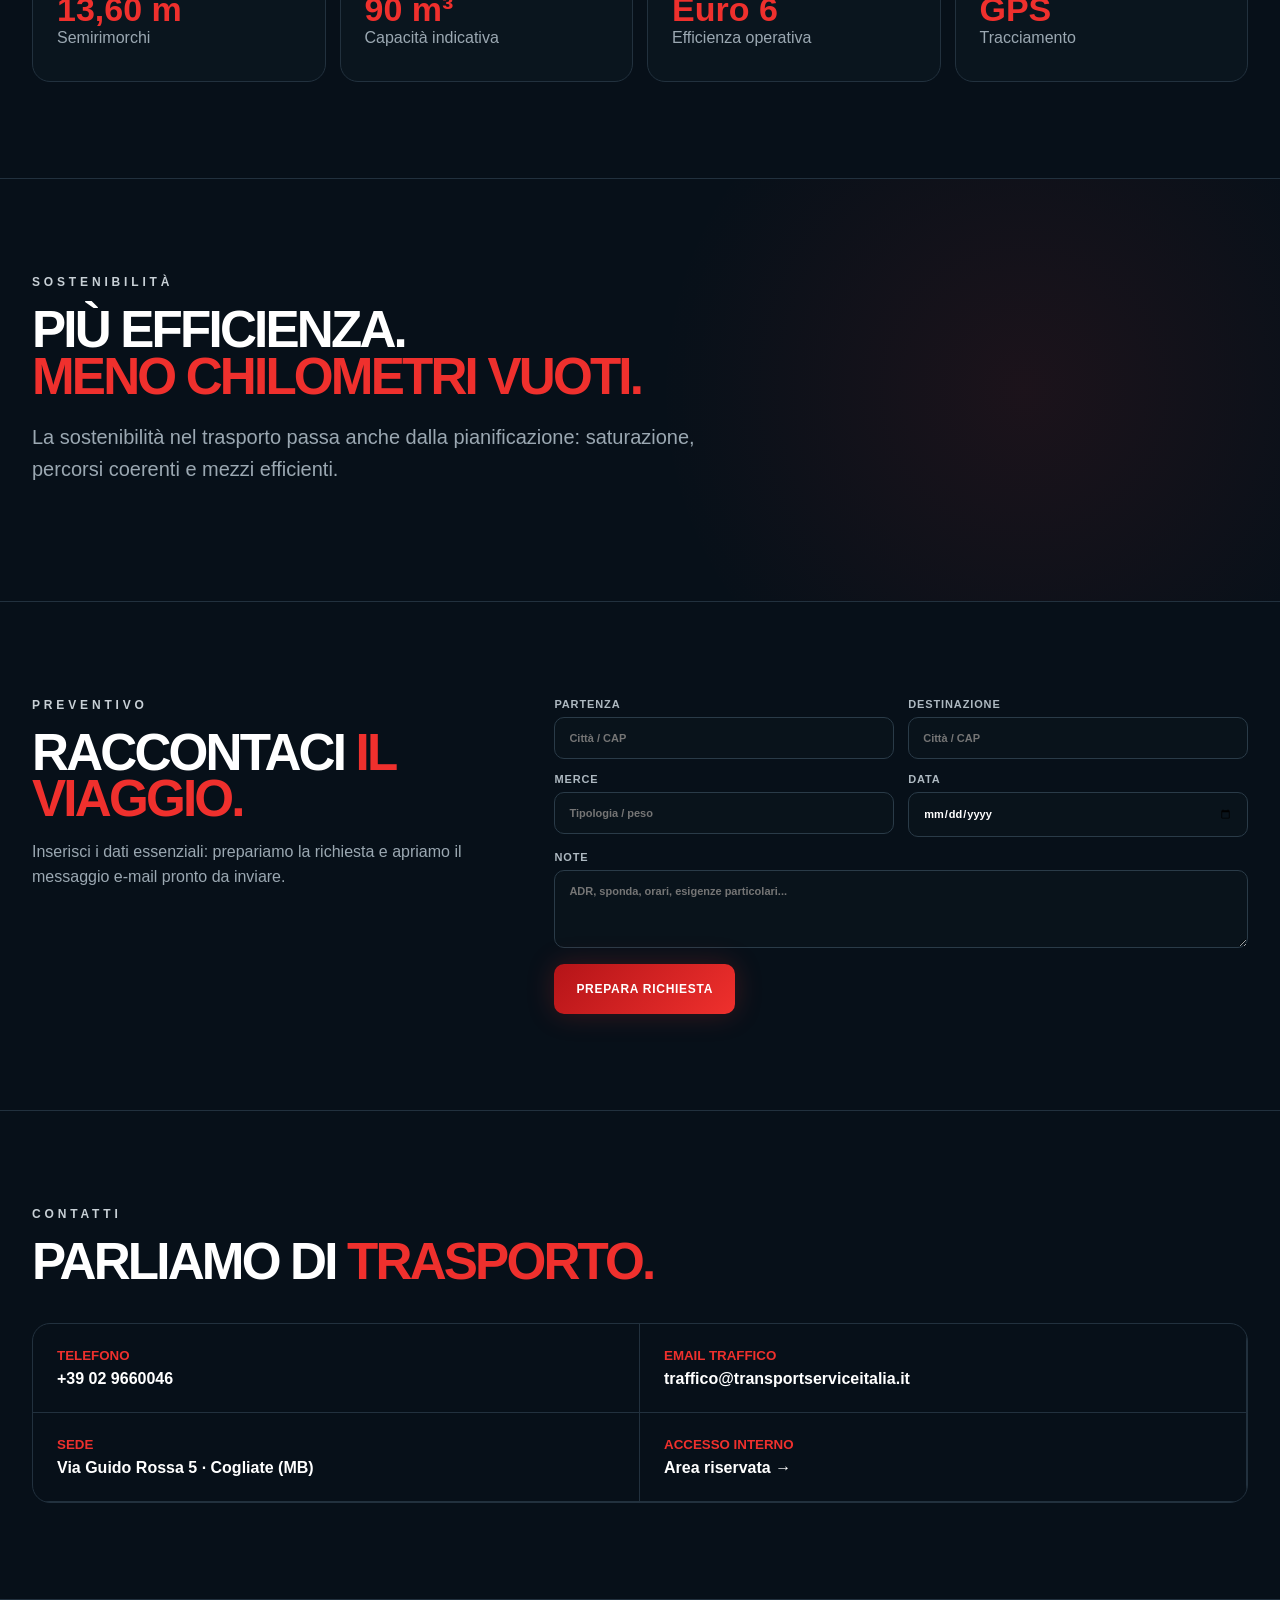
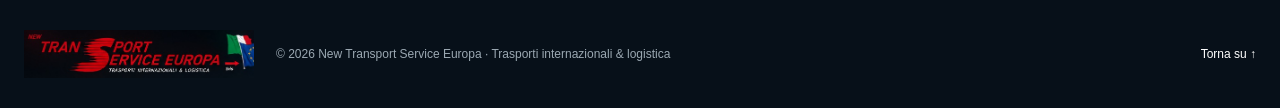
==== commit 355a8223: "Add files via upload" ====
--- a/index.html
+++ b/index.html
@@ -6,7 +6,7 @@
 <meta name="theme-color" content="#071019">
 <title>New Transport Service Europa | Trasporti internazionali & logistica</title>
 <meta name="description" content="Trasporti internazionali, dedicati, groupage, ADR e logistica dal Nord Italia all'Europa.">
-<link rel="stylesheet" href="assets/site.css?v=20260923-2">
+<link rel="stylesheet" href="assets/site.css?v=20260923-4">
 </head>
 <body>
 <header class="topbar" id="home">
@@ -71,6 +71,6 @@
 
 <section id="contatti" class="section contact"><div><p class="eyebrow">CONTATTI</p><h2>PARLIAMO DI <em>TRASPORTO.</em></h2></div><div class="contactGrid"><a href="tel:+39029660046"><small>TELEFONO</small><b>+39 02 9660046</b></a><a href="mailto:traffico@transportserviceitalia.it"><small>EMAIL TRAFFICO</small><b>traffico@transportserviceitalia.it</b></a><div><small>SEDE</small><b>Via Guido Rossa 5 · Cogliate (MB)</b></div><a href="gestionale/"><small>ACCESSO INTERNO</small><b>Area riservata →</b></a></div></section>
 </main>
-<footer><img src="assets/img/logo-dark.jpg" alt="NTSE"><p>© 2026 New Transport Service Europa · Trasporti internazionali &amp; logistica</p><a href="#home">Torna su ↑</a></footer>
-<script src="assets/site.js?v=20260923-2"></script>
+<footer><img src="assets/img/logo-dark.jpg" alt="NTSE"><p>© 2026 New Transport Service Europa · Trasporti internazionali &amp; logistica</p><a href="#home" id="backToTop">Torna su ↑</a></footer>
+<script src="assets/site.js?v=20260923-4"></script>
 </body></html>
--- a/assets/site.css
+++ b/assets/site.css
@@ -1,3 +1,6 @@
-*{box-sizing:border-box}html,body{margin:0;background:#071019;color:#fff;font-family:Arial,Helvetica,sans-serif}body{overflow-x:hidden}.stage{position:relative;width:100%;aspect-ratio:3/2;min-height:100vh;background:#071019;overflow:hidden}.reference{position:absolute;inset:0;width:100%;height:100%;object-fit:cover;object-position:top center}.hot{position:absolute;z-index:8}.nav{left:41.5%;top:3.2%;width:39.5%;display:flex;justify-content:space-between}.nav a{color:#fff;text-decoration:none;font-size:clamp(7px,.72vw,12px);font-weight:700}.nav a:first-child{color:#f43b35}.private{right:2.5%;top:2.7%;text-decoration:none;color:#fff;background:#a91417d9;border:1px solid #f33b35;border-radius:10px;padding:.9% 1.5%;font-size:clamp(8px,.75vw,12px);font-weight:800;letter-spacing:.05em}.network{position:absolute;z-index:6;right:1.8%;top:8.8%;width:42%;height:59%;overflow:hidden;background:#07111a;box-shadow:inset 0 0 60px #000}.network svg{width:100%;height:100%;display:block}.land path{fill:#101c26;stroke:#3f5363;stroke-width:1.2}.routes path{fill:none;stroke:#ff433c;stroke-width:2.2;stroke-linecap:round;stroke-dasharray:7 9;opacity:.72}.moving circle,.places circle{fill:#ff433c}.places text{fill:#fff;font-size:11px;font-weight:800;letter-spacing:.8px}.places .sub{font-size:7px;fill:#9aa7b1;font-weight:600}.origin>circle:first-child{filter:url(#glow)}.pulse{fill:none!important;stroke:#ff433c;stroke-width:2;transform-origin:center;animation:ring 1.8s ease-out infinite}@keyframes ring{0%{opacity:1;transform:scale(.45)}100%{opacity:0;transform:scale(1.5)}}.mobileFallback{display:none}
-@media(max-width:700px){.stage{aspect-ratio:auto;min-height:100svh;background:linear-gradient(#071019,#0a131b)}.reference{width:auto;height:100svh;left:50%;transform:translateX(-50%);opacity:.33;object-fit:cover}.nav{display:none}.private{top:18px;right:16px;padding:12px 14px;font-size:9px}.network{right:12px;left:12px;top:43%;width:auto;height:44%;border:1px solid #31404c;box-shadow:0 0 40px #000}.mobileFallback{display:block;position:absolute;z-index:7;left:18px;right:18px;top:14%;text-shadow:0 3px 20px #000}.mobileFallback h1{font-size:13vw;line-height:.88;letter-spacing:-.06em;margin:0}.mobileFallback h1 b{color:#f03731}.mobileFallback p{font-size:17px;color:#c6c9cb}.places text{font-size:9px}.places .sub{font-size:6px}}
-@media(prefers-reduced-motion:reduce){.moving{display:none}.pulse{animation:none}}+:root{--bg:#071019;--panel:#0b1620;--line:#22313e;--muted:#9ba8b2;--red:#ef302d;--red2:#a8171b;--max:1320px}*{box-sizing:border-box}html{scroll-behavior:smooth;scroll-padding-top:92px}body{margin:0;background:var(--bg);color:#fff;font-family:Arial,Helvetica,sans-serif;overflow-x:hidden}a{color:inherit}.topbar{height:88px;position:sticky;top:0;z-index:50;display:grid;grid-template-columns:minmax(260px,390px) 1fr auto;align-items:center;gap:24px;padding:10px max(24px,calc((100vw - var(--max))/2));background:rgba(5,13,20,.94);border-bottom:1px solid rgba(255,255,255,.08);backdrop-filter:blur(14px)}.brand{display:block;min-width:0}.brand img{display:block;width:min(100%,360px);height:64px;object-fit:cover;object-position:left center}.mainNav{display:flex;justify-content:flex-end;align-items:center;gap:clamp(14px,1.6vw,28px);white-space:nowrap}.mainNav a{text-decoration:none;text-transform:uppercase;font-size:12px;font-weight:800;letter-spacing:.04em;padding:16px 0;position:relative}.mainNav a:after{content:"";position:absolute;left:0;right:100%;bottom:8px;height:2px;background:var(--red);transition:.2s}.mainNav a:hover:after,.mainNav a.active:after{right:0}.reserved{background:linear-gradient(135deg,#9c1015,#c51e22);border:1px solid #f04442;border-radius:12px;text-decoration:none;text-transform:uppercase;font-size:12px;font-weight:900;letter-spacing:.05em;padding:15px 18px;white-space:nowrap}.menuBtn{display:none}.section{max-width:var(--max);margin:auto;padding:96px 32px}.hero{min-height:calc(100svh - 88px);display:grid;grid-template-columns:1.03fr .97fr;align-items:center;gap:50px;position:relative}.hero:before{content:"";position:absolute;inset:0 auto 0 45%;width:55vw;background:radial-gradient(circle at 40% 50%,rgba(239,48,45,.15),transparent 52%);pointer-events:none}.eyebrow{font-size:12px;font-weight:900;letter-spacing:.32em;color:#c8d0d6;margin:0 0 18px}.hero h1,.section h2{margin:0;font-size:clamp(52px,5.8vw,92px);line-height:.91;letter-spacing:-.055em}.hero h1 em,.section h2 em{font-style:normal;color:var(--red)}.lead{font-size:clamp(20px,2vw,30px);color:#d1d6da;margin:28px 0}.heroActions{display:flex;gap:12px;flex-wrap:wrap}.primary,.ghost{display:inline-flex;align-items:center;justify-content:center;min-height:50px;border-radius:10px;padding:0 22px;text-decoration:none;text-transform:uppercase;font-weight:900;font-size:12px;letter-spacing:.06em;border:0;cursor:pointer}.primary{background:linear-gradient(135deg,#b51418,#ef302d);color:white;box-shadow:0 0 28px rgba(239,48,45,.22)}.ghost{border:1px solid #44525d;background:#0c1821;color:#fff}.quickFacts{display:flex;gap:26px;margin-top:42px;padding-top:22px;border-top:1px solid var(--line);color:var(--muted);font-size:12px}.quickFacts span{display:flex;flex-direction:column;gap:5px}.quickFacts b{color:#fff;font-size:15px}.heroVisual{position:relative;border-radius:26px;overflow:hidden;border:1px solid #2c3a46;box-shadow:0 30px 90px #000}.heroVisual img{width:100%;height:min(60vh,620px);object-fit:cover;object-position:center;display:block}.heroGlow{position:absolute;inset:0;background:linear-gradient(90deg,rgba(7,16,25,.55),transparent 40%),linear-gradient(0deg,rgba(7,16,25,.5),transparent 35%)}.company{display:grid;grid-template-columns:1fr 1fr;gap:50px;border-top:1px solid var(--line)}.company h2,.sectionHead h2,.sustainability h2,.quote h2,.contact h2{font-size:clamp(38px,4vw,66px)}.bigText{font-size:clamp(20px,2.2vw,34px);line-height:1.3;color:#c8d0d6;margin:0}.stats{grid-column:1/-1;display:grid;grid-template-columns:repeat(3,1fr);border:1px solid var(--line);border-radius:18px;overflow:hidden}.stats article{padding:26px;border-right:1px solid var(--line)}.stats article:last-child{border:0}.stats strong{font-size:30px;display:block}.stats span{color:var(--muted);font-size:13px}.services,.networkSection,.fleet,.quote{border-top:1px solid var(--line)}.sectionHead{display:flex;align-items:end;justify-content:space-between;gap:30px;margin-bottom:42px}.sectionHead>p:last-child{max-width:420px;color:var(--muted)}.cards{display:grid;grid-template-columns:repeat(4,1fr);gap:14px}.cards article{min-height:270px;background:linear-gradient(160deg,#101e29,#09131c);border:1px solid var(--line);border-radius:18px;padding:28px;display:flex;flex-direction:column}.cards .ico{font-size:36px;color:var(--red)}.cards h3{font-size:21px;margin:34px 0 10px}.cards p{color:var(--muted);line-height:1.55;margin:0 0 24px}.cards a{margin-top:auto;text-decoration:none;color:#fff;font-weight:800;font-size:12px}.networkWrap{display:grid;grid-template-columns:minmax(0,1fr) 250px;gap:28px;align-items:center;background:#09141d;border:1px solid var(--line);border-radius:24px;padding:22px;overflow:hidden}.europe{width:100%;max-height:650px}.land path{fill:#101d27;stroke:#496070;stroke-width:1.2}.routes path{fill:none;stroke:#ff433c;stroke-width:2.2;stroke-linecap:round;stroke-dasharray:7 9;opacity:.75}.moving circle,.places circle{fill:#ff433c}.places text{fill:#fff;font-size:11px;font-weight:900;letter-spacing:.6px}.pulse{fill:none!important;stroke:#ff433c;stroke-width:2;transform-origin:center;animation:ring 1.8s ease-out infinite}@keyframes ring{0%{opacity:1;transform:scale(.45)}100%{opacity:0;transform:scale(1.5)}}.countryList{display:grid;gap:10px}.countryList span{padding:13px 14px;border:1px solid var(--line);border-radius:10px;background:#0c1821;font-weight:800;font-size:13px}.fleetGrid{display:grid;grid-template-columns:repeat(4,1fr);gap:14px}.fleetGrid article{padding:34px 24px;border:1px solid var(--line);border-radius:18px;background:#0a151e}.fleetGrid b{display:block;font-size:34px;color:var(--red)}.fleetGrid span{color:var(--muted)}.sustainability{border-top:1px solid var(--line);background:radial-gradient(circle at 80% 50%,rgba(239,48,45,.09),transparent 35%)}.sustainability>p:last-child{font-size:20px;max-width:700px;color:var(--muted);line-height:1.6}.quote{display:grid;grid-template-columns:.8fr 1.2fr;gap:60px}.quote>div>p:last-child{color:var(--muted);line-height:1.6}.quote form{display:grid;grid-template-columns:1fr 1fr;gap:14px}.quote label{font-size:11px;font-weight:900;letter-spacing:.08em;text-transform:uppercase;color:#aeb9c1}.quote input,.quote textarea{width:100%;margin-top:7px;background:#09131b;border:1px solid #2a3b48;color:white;border-radius:10px;padding:14px;font:inherit;outline:none}.quote input:focus,.quote textarea:focus{border-color:var(--red)}.quote .wide{grid-column:1/-1}.quote button{justify-self:start}.contact{border-top:1px solid var(--line)}.contactGrid{margin-top:38px;display:grid;grid-template-columns:repeat(2,1fr);border:1px solid var(--line);border-radius:18px;overflow:hidden}.contactGrid>*{padding:24px;text-decoration:none;border-right:1px solid var(--line);border-bottom:1px solid var(--line);min-width:0}.contactGrid small{display:block;color:var(--red);font-weight:900;margin-bottom:7px}.contactGrid b{overflow-wrap:anywhere}footer{border-top:1px solid var(--line);padding:30px max(24px,calc((100vw - var(--max))/2));display:flex;align-items:center;gap:22px;color:var(--muted);font-size:12px}footer img{width:230px;height:48px;object-fit:cover;object-position:left center}footer p{flex:1}footer a{text-decoration:none;color:#fff}
+@media(max-width:1120px){.topbar{grid-template-columns:280px 1fr auto}.mainNav{gap:12px}.mainNav a{font-size:10px}.reserved{font-size:10px;padding:13px}.cards{grid-template-columns:repeat(2,1fr)}}
+@media(max-width:860px){html{scroll-padding-top:72px}.topbar{height:72px;grid-template-columns:1fr auto auto;padding:8px 14px;gap:10px}.brand img{height:52px;width:min(55vw,330px)}.menuBtn{display:grid;width:44px;height:44px;border:1px solid #33434f;background:#0c1821;border-radius:10px;padding:9px;align-content:center;gap:4px;color:#fff}.menuBtn span{display:block;height:2px;background:#fff}.menuBtn b{font-size:7px;letter-spacing:.1em}.mainNav{position:fixed;z-index:60;top:72px;left:0;right:0;display:grid;gap:0;background:#071019;border-bottom:1px solid var(--line);padding:10px 18px 18px;transform:translateY(-130%);opacity:0;pointer-events:none;transition:.25s}.mainNav.open{transform:translateY(0);opacity:1;pointer-events:auto}.mainNav a{font-size:14px;padding:14px 4px;border-bottom:1px solid #172631}.mainNav a:after{display:none}.reserved{padding:11px 12px;font-size:9px}.section{padding:70px 18px}.hero{min-height:auto;grid-template-columns:1fr;gap:28px;padding-top:48px}.hero:before{left:0;width:100%}.heroCopy{order:1}.heroVisual{order:2;border-radius:18px}.heroVisual img{height:auto;aspect-ratio:1.35/1;object-position:center}.hero h1{font-size:clamp(46px,13vw,72px);overflow-wrap:normal;word-break:normal}.lead{font-size:19px;margin:20px 0}.quickFacts{gap:12px;display:grid;grid-template-columns:repeat(3,1fr)}.company{grid-template-columns:1fr;gap:24px}.stats{grid-column:auto;grid-template-columns:1fr}.stats article{border-right:0;border-bottom:1px solid var(--line)}.sectionHead{display:block}.cards{grid-template-columns:1fr 1fr}.networkWrap{grid-template-columns:1fr;padding:8px}.countryList{grid-template-columns:repeat(2,1fr);padding:0 8px 8px}.fleetGrid{grid-template-columns:1fr 1fr}.quote{grid-template-columns:1fr;gap:30px}.contactGrid{grid-template-columns:1fr}footer{flex-wrap:wrap}footer p{flex-basis:100%;order:3}}
+@media(max-width:520px){.topbar{grid-template-columns:1fr auto}.reserved{position:fixed;right:14px;bottom:14px;z-index:55;box-shadow:0 8px 30px #000}.brand img{width:68vw;max-width:280px}.hero{padding-top:36px}.hero h1{font-size:clamp(42px,14vw,60px);line-height:.92}.eyebrow{font-size:9px;letter-spacing:.22em}.heroActions{display:grid}.primary,.ghost{width:100%}.quickFacts{grid-template-columns:1fr}.heroVisual img{aspect-ratio:1.15/1}.cards{grid-template-columns:1fr}.cards article{min-height:220px}.countryList{grid-template-columns:1fr 1fr}.places text{font-size:10px}.fleetGrid{grid-template-columns:1fr 1fr}.fleetGrid b{font-size:28px}.quote form{grid-template-columns:1fr}.quote .wide{grid-column:auto}.contactGrid b{font-size:14px}footer img{width:200px}.section h2{font-size:clamp(34px,11vw,52px)}}
+@media(orientation:landscape) and (max-height:600px) and (max-width:1000px){.topbar{height:64px}.brand img{height:46px;width:260px}.mainNav{top:64px;max-height:calc(100vh - 64px);overflow:auto}.hero{grid-template-columns:1fr 1fr;min-height:calc(100vh - 64px);padding:30px 24px;gap:24px}.hero h1{font-size:8.2vh}.lead{font-size:16px;margin:12px 0}.quickFacts{display:none}.heroVisual img{height:calc(100vh - 125px);aspect-ratio:auto}.section{padding:60px 24px}.reserved{position:static}.countryList{grid-template-columns:repeat(4,1fr)}}
+@media(prefers-reduced-motion:reduce){*{scroll-behavior:auto!important}.moving{display:none}.pulse{animation:none}}
